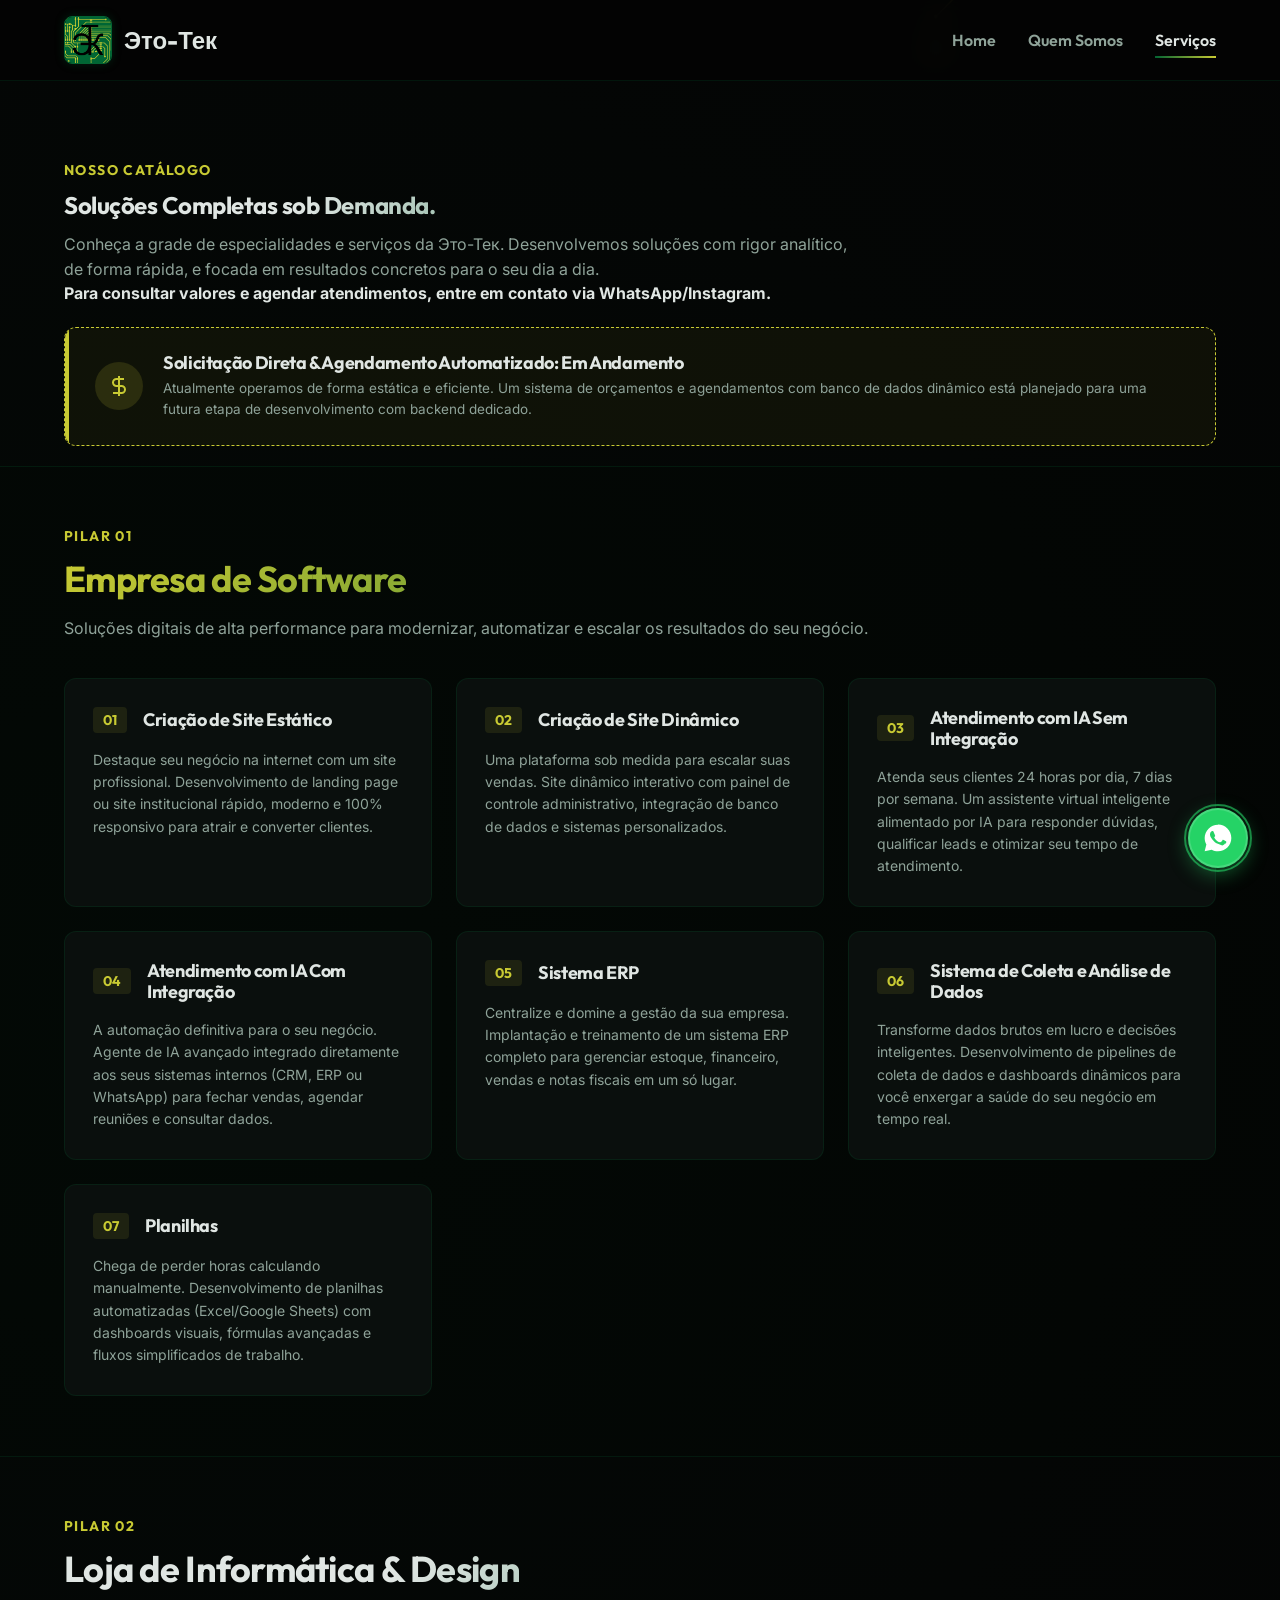
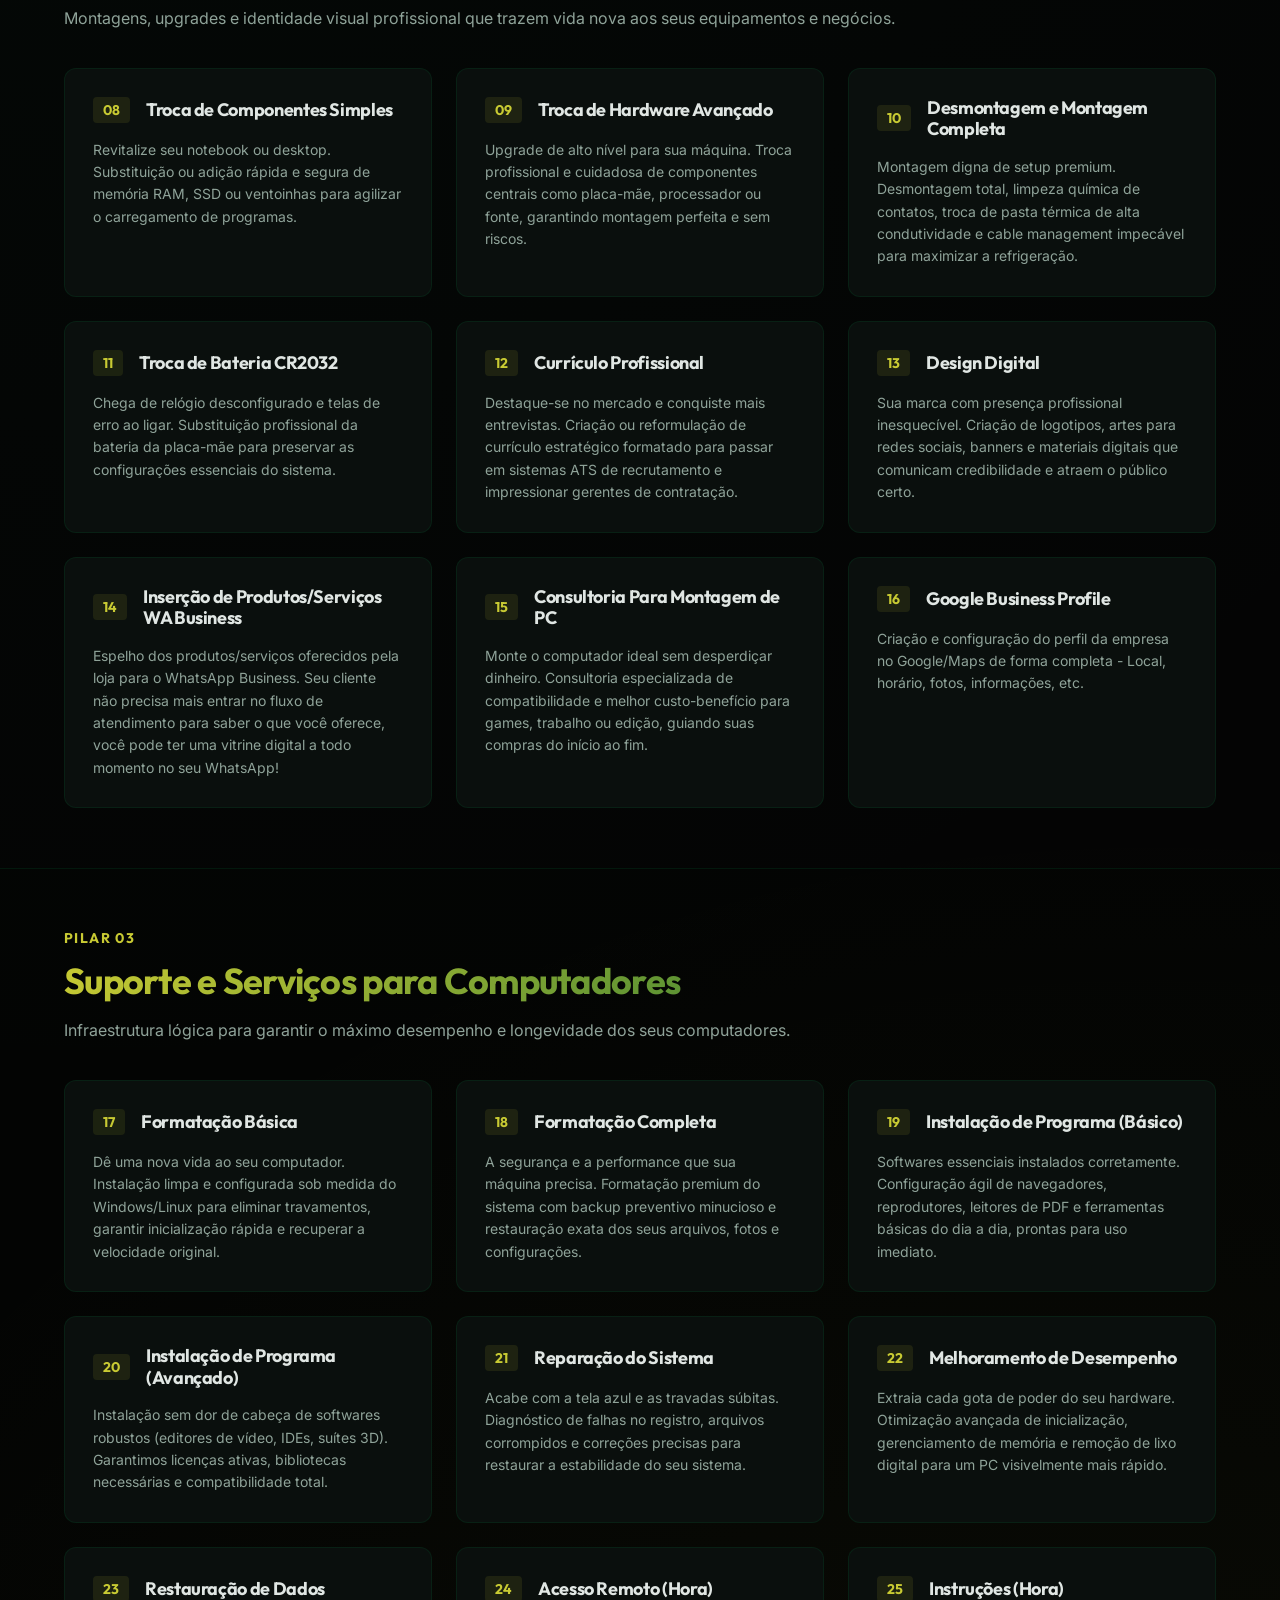
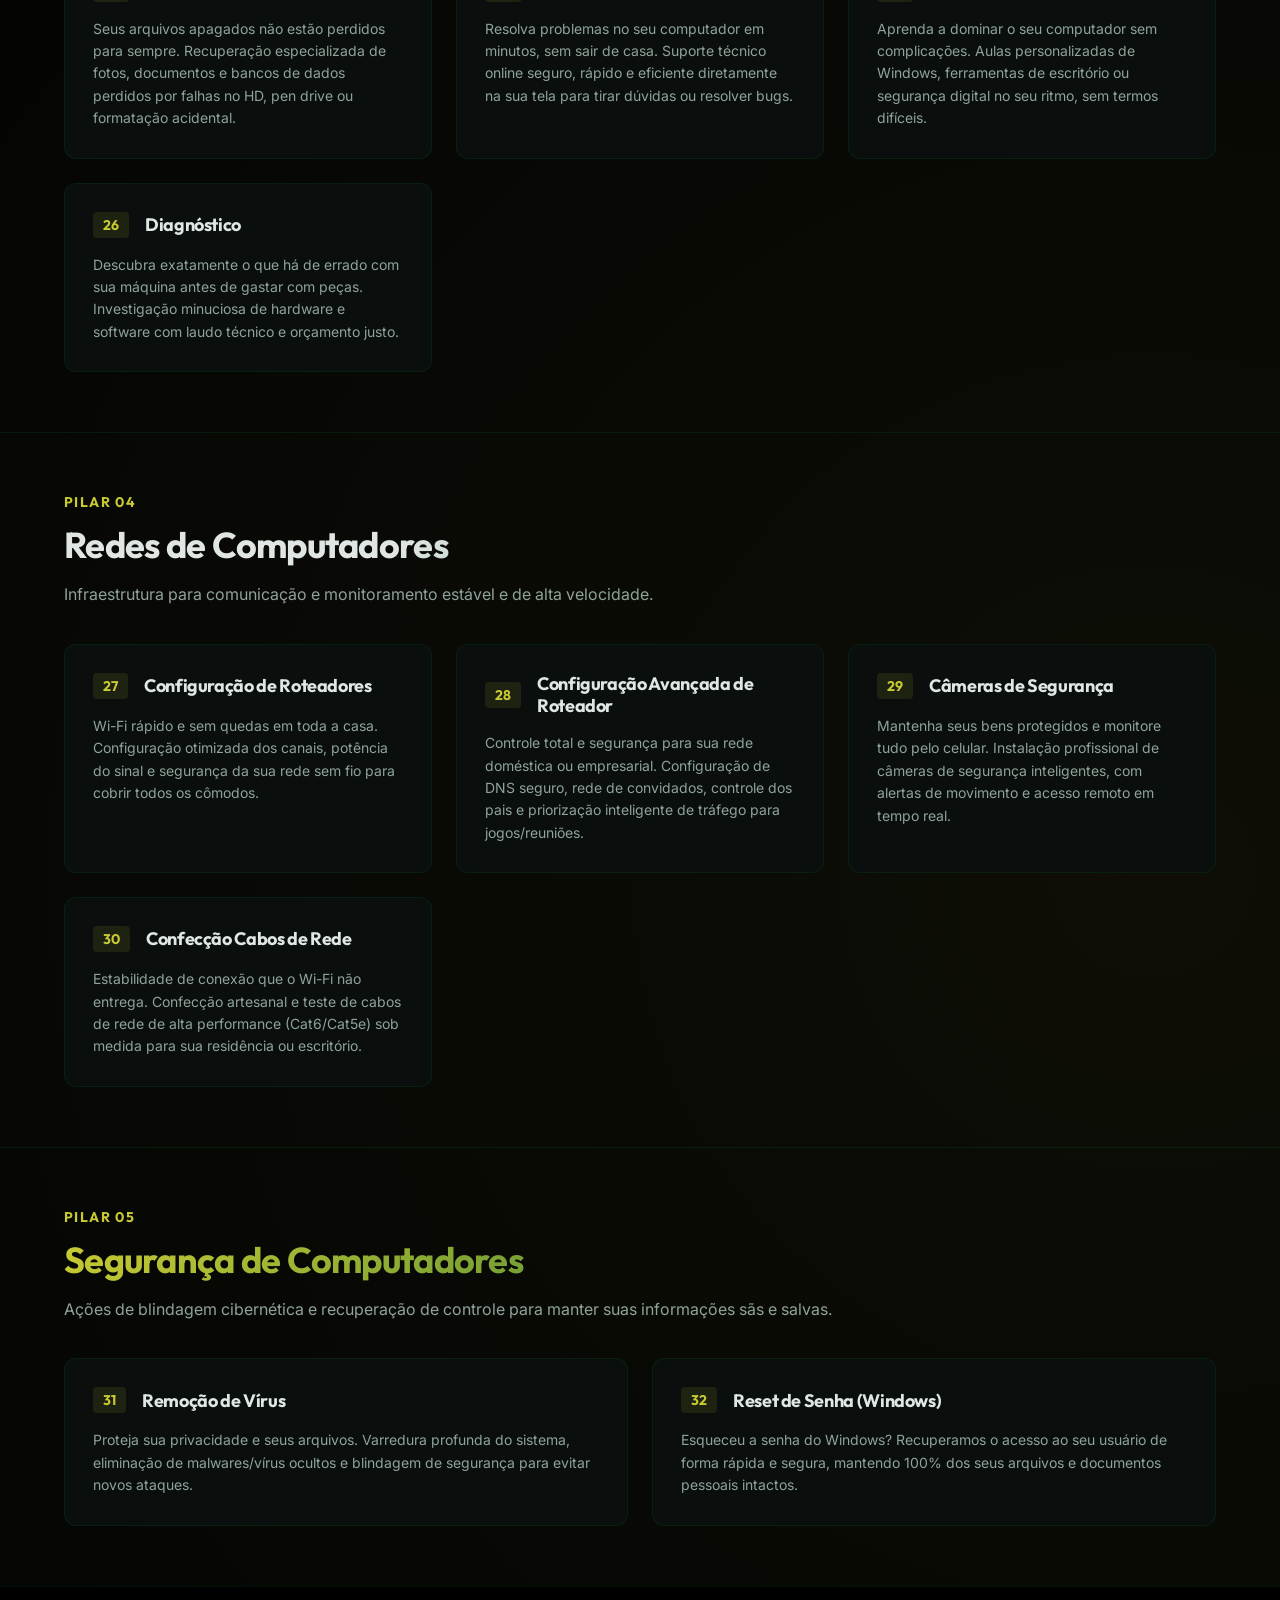
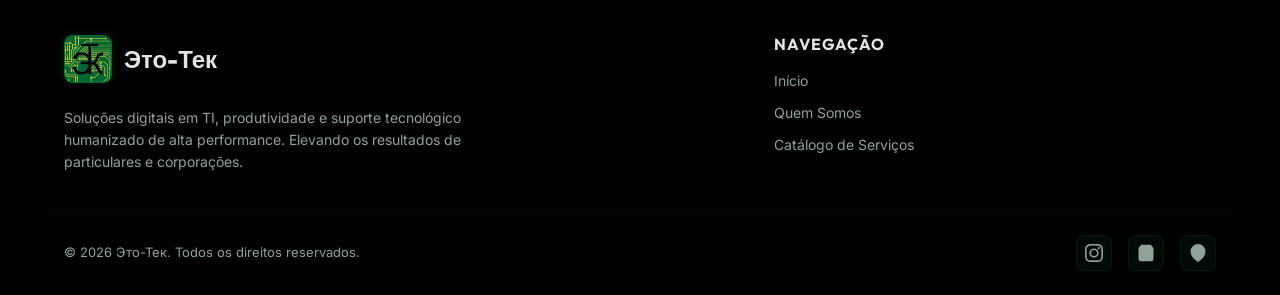
==== servicos.html @ 5e1ebb22 "Atualizacao das frentes de operacao da empresa | Ajuste de acessibilidade em textos alternativos" ====
<!DOCTYPE html>
<html lang="pt-BR">
<head>
  <meta charset="UTF-8">
  <meta name="viewport" content="width=device-width, initial-scale=1.0">
  <meta name="description" content="Catálogo completo de soluções Это-Тек (@eto_tek). Suporte técnico, recuperação de acessos, planilhas automáticas, automação comercial, design de currículos e IA.">
  <title>Serviços | Это-Тек</title>
  <link rel="icon" href="assets/images/letras_etk.png" type="image/png">
  
  <!-- CSS Link -->
  <link rel="stylesheet" href="css/main.css">
</head>
<body>

  <!-- Navigation Header -->
  <header id="main-header">
    <div class="container nav-container">
      <a href="index.html" class="logo-link" id="nav-logo-link">
        <img src="assets/images/logo_etk.jpg" alt="Logo Это-Тек" class="logo-img">
        <span class="logo-text">Это-Тек</span>
      </a>
      
      <button class="menu-toggle" id="menu-toggle" aria-label="Abrir menu de navegação">
        <svg viewBox="0 0 24 24">
          <path d="M4 6h16M4 12h16M4 18h16" stroke="currentColor" stroke-width="2" stroke-linecap="round"/>
        </svg>
      </button>

      <ul class="nav-menu" id="nav-menu">
        <li><a href="index.html" class="nav-link" id="link-home">Home</a></li>
        <li><a href="sobre.html" class="nav-link" id="link-sobre">Quem Somos</a></li>
        <li><a href="servicos.html" class="nav-link" id="link-servicos">Serviços</a></li>
      </ul>
    </div>
  </header>

  <!-- Main Content Area -->
  <main>
    
    <!-- Services Hero Section -->
    <section class="servicos-hero-sec" id="servicos-hero">
      <div class="container">
        <div class="section-header" style="max-width: 800px; margin-bottom: 0;">
          <span class="section-tag">Nosso Catálogo</span>
          <h1 class="text-gradient-green" id="servicos-main-title">Soluções Completas sob Demanda.</h1>
          <p style="margin-top: 12px; font-size: 16px;">Conheça a grade de especialidades e serviços da Это-Тек. Desenvolvemos soluções com rigor analítico, de forma rápida, e focada em resultados concretos para o seu dia a dia.</p>
          <b>Para consultar valores e agendar atendimentos, entre em contato via WhatsApp/Instagram.</b>
        </div>

        <!-- Banner Em Desenvolvimento (Meta Futura de Backend) -->
        <div class="development-banner" id="dev-banner-alert">
          <div class="dev-banner-icon">
            <svg viewBox="0 0 24 24" fill="none" stroke="currentColor" stroke-width="2">
              <path d="M12 2v20M17 5H9.5a3.5 3.5 0 0 0 0 7h5a3.5 3.5 0 0 1 0 7H6"/>
            </svg>
          </div>
          <div class="dev-banner-content">
            <h4>Solicitação Direta &amp; Agendamento Automatizado: Em Andamento</h4>
            <p>Atualmente operamos de forma estática e eficiente. Um sistema de orçamentos e agendamentos com banco de dados dinâmico está planejado para uma futura etapa de desenvolvimento com backend dedicado.</p>
          </div>
        </div>
      </div>
    </section>

    <!-- Categoria 1: Empresa de Software -->
    <section class="servicos-cat-sec" id="software">
      <div class="container">
        <span class="section-tag">Pilar 01</span>
        <h2 class="section-title text-gradient-accent" id="cat-software-title">Empresa de Software</h2>
        <p>Soluções digitais de alta performance para modernizar, automatizar e escalar os resultados do seu negócio.</p>
        
        <div class="servicos-grid" id="grid-software-services">
          
          <div class="service-detail-card" id="srv-site-estatico">
            <div class="service-card-header">
              <span class="service-card-number">01</span>
              <h3 class="service-card-title">Criação de Site Estático</h3>
            </div>
            <p class="service-card-desc">Destaque seu negócio na internet com um site profissional. Desenvolvimento de landing page ou site institucional rápido, moderno e 100% responsivo para atrair e converter clientes.</p>
          </div>

          <div class="service-detail-card" id="srv-site-dinamico">
            <div class="service-card-header">
              <span class="service-card-number">02</span>
              <h3 class="service-card-title">Criação de Site Dinâmico</h3>
            </div>
            <p class="service-card-desc">Uma plataforma sob medida para escalar suas vendas. Site dinâmico interativo com painel de controle administrativo, integração de banco de dados e sistemas personalizados.</p>
          </div>

          <div class="service-detail-card" id="srv-ia-sem-int">
            <div class="service-card-header">
              <span class="service-card-number">03</span>
              <h3 class="service-card-title">Atendimento com IA Sem Integração</h3>
            </div>
            <p class="service-card-desc">Atenda seus clientes 24 horas por dia, 7 dias por semana. Um assistente virtual inteligente alimentado por IA para responder dúvidas, qualificar leads e otimizar seu tempo de atendimento.</p>
          </div>

          <div class="service-detail-card" id="srv-ia-com-int">
            <div class="service-card-header">
              <span class="service-card-number">04</span>
              <h3 class="service-card-title">Atendimento com IA Com Integração</h3>
            </div>
            <p class="service-card-desc">A automação definitiva para o seu negócio. Agente de IA avançado integrado diretamente aos seus sistemas internos (CRM, ERP ou WhatsApp) para fechar vendas, agendar reuniões e consultar dados.</p>
          </div>

          <div class="service-detail-card" id="srv-erp">
            <div class="service-card-header">
              <span class="service-card-number">05</span>
              <h3 class="service-card-title">Sistema ERP</h3>
            </div>
            <p class="service-card-desc">Centralize e domine a gestão da sua empresa. Implantação e treinamento de um sistema ERP completo para gerenciar estoque, financeiro, vendas e notas fiscais em um só lugar.</p>
          </div>

          <div class="service-detail-card" id="srv-coleta-dados">
            <div class="service-card-header">
              <span class="service-card-number">06</span>
              <h3 class="service-card-title">Sistema de Coleta e Análise de Dados</h3>
            </div>
            <p class="service-card-desc">Transforme dados brutos em lucro e decisões inteligentes. Desenvolvimento de pipelines de coleta de dados e dashboards dinâmicos para você enxergar a saúde do seu negócio em tempo real.</p>
          </div>

          <div class="service-detail-card" id="srv-planilhas">
            <div class="service-card-header">
              <span class="service-card-number">07</span>
              <h3 class="service-card-title">Planilhas</h3>
            </div>
            <p class="service-card-desc">Chega de perder horas calculando manualmente. Desenvolvimento de planilhas automatizadas (Excel/Google Sheets) com dashboards visuais, fórmulas avançadas e fluxos simplificados de trabalho.</p>
          </div>
        </div>
      </div>
    </section>

    <!-- Categoria 2: Loja de Informática -->
    <section class="servicos-cat-sec" id="loja-informatica">
      <div class="container">
        <span class="section-tag">Pilar 02</span>
        <h2 class="section-title text-gradient-green" id="cat-loja-title">Loja de Informática &amp; Design</h2>
        <p>Montagens, upgrades e identidade visual profissional que trazem vida nova aos seus equipamentos e negócios.</p>
        
        <div class="servicos-grid" id="grid-loja-services">
          
          <div class="service-detail-card" id="srv-troca-simples">
            <div class="service-card-header">
              <span class="service-card-number">08</span>
              <h3 class="service-card-title">Troca de Componentes Simples</h3>
            </div>
            <p class="service-card-desc">Revitalize seu notebook ou desktop. Substituição ou adição rápida e segura de memória RAM, SSD ou ventoinhas para agilizar o carregamento de programas.</p>
          </div>

          <div class="service-detail-card" id="srv-troca-avancada">
            <div class="service-card-header">
              <span class="service-card-number">09</span>
              <h3 class="service-card-title">Troca de Hardware Avançado</h3>
            </div>
            <p class="service-card-desc">Upgrade de alto nível para sua máquina. Troca profissional e cuidadosa de componentes centrais como placa-mãe, processador ou fonte, garantindo montagem perfeita e sem riscos.</p>
          </div>

          <div class="service-detail-card" id="srv-montagem">
            <div class="service-card-header">
              <span class="service-card-number">10</span>
              <h3 class="service-card-title">Desmontagem e Montagem Completa</h3>
            </div>
            <p class="service-card-desc">Montagem digna de setup premium. Desmontagem total, limpeza química de contatos, troca de pasta térmica de alta condutividade e cable management impecável para maximizar a refrigeração.</p>
          </div>

          <div class="service-detail-card" id="srv-bateria">
            <div class="service-card-header">
              <span class="service-card-number">11</span>
              <h3 class="service-card-title">Troca de Bateria CR2032</h3>
            </div>
            <p class="service-card-desc">Chega de relógio desconfigurado e telas de erro ao ligar. Substituição profissional da bateria da placa-mãe para preservar as configurações essenciais do sistema.</p>
          </div>

          <div class="service-detail-card" id="srv-curriculo">
            <div class="service-card-header">
              <span class="service-card-number">12</span>
              <h3 class="service-card-title">Currículo Profissional</h3>
            </div>
            <p class="service-card-desc">Destaque-se no mercado e conquiste mais entrevistas. Criação ou reformulação de currículo estratégico formatado para passar em sistemas ATS de recrutamento e impressionar gerentes de contratação.</p>
          </div>

          <div class="service-detail-card" id="srv-design">
            <div class="service-card-header">
              <span class="service-card-number">13</span>
              <h3 class="service-card-title">Design Digital</h3>
            </div>
            <p class="service-card-desc">Sua marca com presença profissional inesquecível. Criação de logotipos, artes para redes sociais, banners e materiais digitais que comunicam credibilidade e atraem o público certo.</p>
          </div>

          <div class="service-detail-card" id="srv-wa-business">
            <div class="service-card-header">
              <span class="service-card-number">14</span>
              <h3 class="service-card-title">Inserção de Produtos/Serviços WA Business</h3>
            </div>
            <p class="service-card-desc">Espelho dos produtos/serviços oferecidos pela loja para o WhatsApp Business. Seu cliente não precisa mais entrar no fluxo de atendimento para saber o que você oferece, você pode ter uma vitrine digital a todo momento no seu WhatsApp!</p>
          </div>

          <div class="service-detail-card" id="srv-consultoria-pc">
            <div class="service-card-header">
              <span class="service-card-number">15</span>
              <h3 class="service-card-title">Consultoria Para Montagem de PC</h3>
            </div>
            <p class="service-card-desc">Monte o computador ideal sem desperdiçar dinheiro. Consultoria especializada de compatibilidade e melhor custo-benefício para games, trabalho ou edição, guiando suas compras do início ao fim.</p>
          </div>
          
          <div class="service-detail-card" id="srv-google-profile">
            <div class="service-card-header">
              <span class="service-card-number">16</span>
              <h3 class="service-card-title">Google Business Profile</h3>
            </div>
            <p class="service-card-desc">Criação e configuração do perfil da empresa no Google/Maps de forma completa - Local, horário, fotos, informações, etc.</p>
          </div>

        </div>
      </div>
    </section>

    <!-- Categoria 3: Suporte e Serviços para Computadores -->
    <section class="servicos-cat-sec" id="suporte-computadores">
      <div class="container">
        <span class="section-tag">Pilar 03</span>
        <h2 class="section-title text-gradient-accent" id="cat-suporte-title">Suporte e Serviços para Computadores</h2>
        <p>Infraestrutura lógica para garantir o máximo desempenho e longevidade dos seus computadores.</p>
        
        <div class="servicos-grid" id="grid-suporte-services">
          
          <div class="service-detail-card" id="srv-formatacao-basica">
            <div class="service-card-header">
              <span class="service-card-number">17</span>
              <h3 class="service-card-title">Formatação Básica</h3>
            </div>
            <p class="service-card-desc">Dê uma nova vida ao seu computador. Instalação limpa e configurada sob medida do Windows/Linux para eliminar travamentos, garantir inicialização rápida e recuperar a velocidade original.</p>
          </div>

          <div class="service-detail-card" id="srv-formatacao-completa">
            <div class="service-card-header">
              <span class="service-card-number">18</span>
              <h3 class="service-card-title">Formatação Completa</h3>
            </div>
            <p class="service-card-desc">A segurança e a performance que sua máquina precisa. Formatação premium do sistema com backup preventivo minucioso e restauração exata dos seus arquivos, fotos e configurações.</p>
          </div>

          <div class="service-detail-card" id="srv-inst-basico">
            <div class="service-card-header">
              <span class="service-card-number">19</span>
              <h3 class="service-card-title">Instalação de Programa (Básico)</h3>
            </div>
            <p class="service-card-desc">Softwares essenciais instalados corretamente. Configuração ágil de navegadores, reprodutores, leitores de PDF e ferramentas básicas do dia a dia, prontas para uso imediato.</p>
          </div>

          <div class="service-detail-card" id="srv-inst-avancado">
            <div class="service-card-header">
              <span class="service-card-number">20</span>
              <h3 class="service-card-title">Instalação de Programa (Avançado)</h3>
            </div>
            <p class="service-card-desc">Instalação sem dor de cabeça de softwares robustos (editores de vídeo, IDEs, suítes 3D). Garantimos licenças ativas, bibliotecas necessárias e compatibilidade total.</p>
          </div>

          <div class="service-detail-card" id="srv-reparacao">
            <div class="service-card-header">
              <span class="service-card-number">21</span>
              <h3 class="service-card-title">Reparação do Sistema</h3>
            </div>
            <p class="service-card-desc">Acabe com a tela azul e as travadas súbitas. Diagnóstico de falhas no registro, arquivos corrompidos e correções precisas para restaurar a estabilidade do seu sistema.</p>
          </div>

          <div class="service-detail-card" id="srv-desempenho">
            <div class="service-card-header">
              <span class="service-card-number">22</span>
              <h3 class="service-card-title">Melhoramento de Desempenho</h3>
            </div>
            <p class="service-card-desc">Extraia cada gota de poder do seu hardware. Otimização avançada de inicialização, gerenciamento de memória e remoção de lixo digital para um PC visivelmente mais rápido.</p>
          </div>

          <div class="service-detail-card" id="srv-restauracao">
            <div class="service-card-header">
              <span class="service-card-number">23</span>
              <h3 class="service-card-title">Restauração de Dados</h3>
            </div>
            <p class="service-card-desc">Seus arquivos apagados não estão perdidos para sempre. Recuperação especializada de fotos, documentos e bancos de dados perdidos por falhas no HD, pen drive ou formatação acidental.</p>
          </div>

          <div class="service-detail-card" id="srv-remoto">
            <div class="service-card-header">
              <span class="service-card-number">24</span>
              <h3 class="service-card-title">Acesso Remoto (Hora)</h3>
            </div>
            <p class="service-card-desc">Resolva problemas no seu computador em minutos, sem sair de casa. Suporte técnico online seguro, rápido e eficiente diretamente na sua tela para tirar dúvidas ou resolver bugs.</p>
          </div>

          <div class="service-detail-card" id="srv-instrucoes">
            <div class="service-card-header">
              <span class="service-card-number">25</span>
              <h3 class="service-card-title">Instruções (Hora)</h3>
            </div>
            <p class="service-card-desc">Aprenda a dominar o seu computador sem complicações. Aulas personalizadas de Windows, ferramentas de escritório ou segurança digital no seu ritmo, sem termos difíceis.</p>
          </div>

          <div class="service-detail-card" id="srv-diagnostico">
            <div class="service-card-header">
              <span class="service-card-number">26</span>
              <h3 class="service-card-title">Diagnóstico</h3>
            </div>
            <p class="service-card-desc">Descubra exatamente o que há de errado com sua máquina antes de gastar com peças. Investigação minuciosa de hardware e software com laudo técnico e orçamento justo.</p>
          </div>
        </div>
      </div>
    </section>

    <!-- Categoria 4: Serviço de Redes de Computadores -->
    <section class="servicos-cat-sec" id="redes">
      <div class="container">
        <span class="section-tag">Pilar 04</span>
        <h2 class="section-title text-gradient-green" id="cat-redes-title">Redes de Computadores</h2>
        <p>Infraestrutura para comunicação e monitoramento estável e de alta velocidade.</p>
        
        <div class="servicos-grid" id="grid-redes-services">
          
          <div class="service-detail-card" id="srv-roteador">
            <div class="service-card-header">
              <span class="service-card-number">27</span>
              <h3 class="service-card-title">Configuração de Roteadores</h3>
            </div>
            <p class="service-card-desc">Wi-Fi rápido e sem quedas em toda a casa. Configuração otimizada dos canais, potência do sinal e segurança da sua rede sem fio para cobrir todos os cômodos.</p>
          </div>

          <div class="service-detail-card" id="srv-roteador-avancado">
            <div class="service-card-header">
              <span class="service-card-number">28</span>
              <h3 class="service-card-title">Configuração Avançada de Roteador</h3>
            </div>
            <p class="service-card-desc">Controle total e segurança para sua rede doméstica ou empresarial. Configuração de DNS seguro, rede de convidados, controle dos pais e priorização inteligente de tráfego para jogos/reuniões.</p>
          </div>

          <div class="service-detail-card" id="srv-cameras">
            <div class="service-card-header">
              <span class="service-card-number">29</span>
              <h3 class="service-card-title">Câmeras de Segurança</h3>
            </div>
            <p class="service-card-desc">Mantenha seus bens protegidos e monitore tudo pelo celular. Instalação profissional de câmeras de segurança inteligentes, com alertas de movimento e acesso remoto em tempo real.</p>
          </div>

          <div class="service-detail-card" id="srv-cabos">
            <div class="service-card-header">
              <span class="service-card-number">30</span>
              <h3 class="service-card-title">Confecção Cabos de Rede</h3>
            </div>
            <p class="service-card-desc">Estabilidade de conexão que o Wi-Fi não entrega. Confecção artesanal e teste de cabos de rede de alta performance (Cat6/Cat5e) sob medida para sua residência ou escritório.</p>
          </div>
        </div>
      </div>
    </section>

    <!-- Categoria 5: Serviço de Segurança de Computadores -->
    <section class="servicos-cat-sec" id="seguranca-computadores">
      <div class="container">
        <span class="section-tag">Pilar 05</span>
        <h2 class="section-title text-gradient-accent" id="cat-seguranca-comp-title">Segurança de Computadores</h2>
        <p>Ações de blindagem cibernética e recuperação de controle para manter suas informações sãs e salvas.</p>
        
        <div class="servicos-grid" id="grid-seguranca-comp-services">
          
          <div class="service-detail-card" id="srv-virus">
            <div class="service-card-header">
              <span class="service-card-number">31</span>
              <h3 class="service-card-title">Remoção de Vírus</h3>
            </div>
            <p class="service-card-desc">Proteja sua privacidade e seus arquivos. Varredura profunda do sistema, eliminação de malwares/vírus ocultos e blindagem de segurança para evitar novos ataques.</p>
          </div>

          <div class="service-detail-card" id="srv-senha">
            <div class="service-card-header">
              <span class="service-card-number">32</span>
              <h3 class="service-card-title">Reset de Senha (Windows)</h3>
            </div>
            <p class="service-card-desc">Esqueceu a senha do Windows? Recuperamos o acesso ao seu usuário de forma rápida e segura, mantendo 100% dos seus arquivos e documentos pessoais intactos.</p>
          </div>

        </div>
      </div>
    </section>

  </main>

  <!-- Floating WhatsApp Button -->
  <a href="https://wa.me/5531998557532" class="whatsapp-float" id="whatsapp-floating-action" aria-label="Entrar em contato pelo WhatsApp" target="_blank" rel="noopener noreferrer">
    <svg viewBox="0 0 24 24">
      <path d="M12.01 2.01c-5.52 0-10 4.48-10 10 0 1.77.46 3.42 1.27 4.88L2 22l5.3-1.27c1.4.77 3 1.21 4.7 1.21 5.52 0 10-4.48 10-10 0-5.52-4.47-10-9.99-10zm5.18 14.18c-.28.77-1.4 1.4-1.96 1.4-.56 0-1.12-.28-3.36-1.21-2.8-1.21-4.62-4.06-4.76-4.25-.14-.19-1.12-1.48-1.12-2.83a2.9 2.9 0 0 1 .93-2.16c.28-.28.56-.42.84-.42.14 0 .28 0 .42.06.14.06.28.14.42.42.28.7 1.12 2.76 1.21 2.9.09.19.09.37 0 .56-.09.19-.28.37-.42.56-.14.14-.28.32-.14.56.56 1.03 1.26 1.87 2.06 2.48.8.61 1.63.93 2.29.93.37 0 .65-.19.84-.37.28-.28.84-.93.93-1.21.09-.28.28-.37.47-.28.23.09 1.49.7 1.77.84.28.14.47.28.56.42.09.14.09.7-.19 1.48z"/>
    </svg>
  </a>

  <!-- Footer -->
  <footer id="main-footer">
    <div class="container footer-grid">
      <div class="footer-brand" id="footer-brand-container">
        <a href="index.html" class="logo-link" style="margin-bottom: 8px;">
          <img src="assets/images/logo_etk.jpg" alt="Logo Это-Тек" class="logo-img">
          <span class="logo-text">Это-Тек</span>
        </a>
        <p class="footer-desc">Soluções digitais em TI, produtividade e suporte tecnológico humanizado de alta performance. Elevando os resultados de particulares e corporações.</p>
      </div>
      
      <div class="footer-nav" id="footer-nav-container">
        <h4 class="footer-nav-title">Navegação</h4>
        <ul class="footer-nav-links">
          <li><a href="index.html" class="footer-nav-link" id="footer-link-home">Início</a></li>
          <li><a href="sobre.html" class="footer-nav-link" id="footer-link-sobre">Quem Somos</a></li>
          <li><a href="servicos.html" class="footer-nav-link" id="footer-link-servicos">Catálogo de Serviços</a></li>
        </ul>
      </div>
    </div>
    
    <div class="container footer-bottom">
      <p class="copyright" id="footer-copyright">&copy; 2026 Это-Тек. Todos os direitos reservados.</p>
      <div class="footer-socials" id="footer-socials-container">
        <a href="https://instagram.com/eto_tek" target="_blank" class="social-link" id="social-link-instagram" aria-label="Seguir a Это-Тек no Instagram">
          <svg viewBox="0 0 24 24" fill="currentColor">
            <path d="M12 2.163c3.204 0 3.584.012 4.85.07 3.252.148 4.771 1.691 4.919 4.919.058 1.265.069 1.645.069 4.849 0 3.205-.012 3.584-.069 4.849-.149 3.225-1.664 4.771-4.919 4.919-1.266.058-1.644.07-4.85.07-3.204 0-3.584-.012-4.849-.07-3.26-.149-4.771-1.699-4.919-4.92-.058-1.265-.07-1.644-.07-4.849 0-3.204.013-3.583.07-4.849.149-3.227 1.664-4.771 4.919-4.919 1.266-.057 1.645-.069 4.849-.069zM12 0C8.741 0 8.333.014 7.053.072 2.695.272.273 2.69.073 7.051.014 8.333 0 8.741 0 12c0 3.259.014 3.668.072 4.948.2 4.358 2.618 6.78 6.98 6.98 1.281.058 1.689.072 4.948.072 3.259 0 3.668-.014 4.948-.072 4.354-.2 6.782-2.618 6.979-6.98.059-1.28.073-1.689.073-4.948 0-3.259-.014-3.667-.072-4.947-.196-4.354-2.617-6.78-6.979-6.98C15.668.014 15.259 0 12 0zm0 5.838a6.162 6.162 0 1 0 0 12.324 6.162 6.162 0 0 0 0-12.324zM12 16a4 4 0 1 1 0-8 4 4 0 0 1 0 8zm6.406-11.845a1.44 1.44 0 1 0 0 2.881 1.44 1.44 0 0 0 0-2.881z"/>
          </svg>
        </a>
        <a href="https://www.olx.com.br/perfil/eto-tek-90445063" target="_blank" class="social-link" id="social-link-olx" aria-label="Perfil da Это-Тек na OLX">
          <svg viewBox="0 0 24 24" fill="none" stroke="currentColor" stroke-width="2">
            <path d="M6 2L3 6v14a2 2 0 0 0 2 2h14a2 2 0 0 0 2-2V6l-3-4z"></path>
            <line x1="3" y1="6" x2="21" y2="6"></line>
            <path d="M16 10a4 4 0 0 1-8 0"></path>
          </svg>
        </a>
        <a href="https://g.page/r/CdzhImuVLCRQEBM/review" target="_blank" class="social-link" id="social-link-maps" aria-label="Avaliações no Google Maps">
          <svg viewBox="0 0 24 24" fill="none" stroke="currentColor" stroke-width="2">
            <path d="M21 10c0 7-9 13-9 13s-9-6-9-13a9 9 0 0 1 18 0z"></path>
            <circle cx="12" cy="10" r="3"></circle>
          </svg>
        </a>
      </div>
    </div>
  </footer>

  <!-- JS Link -->
  <script src="js/core.js"></script>
</body>
</html>
---- css/main.css ----
@import url('https://fonts.googleapis.com/css2?family=Inter:wght@300;400;500;600&family=Outfit:wght@400;600;700;800&display=swap');

:root {
  --color-bg: #040404;
  --color-bg-card: #0a0f0d;
  --color-bg-nav: rgba(4, 4, 4, 0.85);
  --color-primary: #046433;
  --color-primary-rgb: 4, 100, 51;
  --color-accent: #c8ca33;
  --color-accent-rgb: 200, 202, 51;
  --color-text: #e0e6e3;
  --color-text-muted: #8fa399;
  --color-black: #000000;
  --font-title: 'Outfit', sans-serif;
  --font-body: 'Inter', sans-serif;
  --border-radius: 12px;
  --transition: all 0.3s cubic-bezier(0.4, 0, 0.2, 1);
  --border-light: rgba(4, 100, 51, 0.2);
  --border-accent: rgba(200, 202, 51, 0.2);
}

/* Base resets */
* {
  margin: 0;
  padding: 0;
  box-sizing: border-box;
}

html {
  scroll-behavior: smooth;
  background-color: var(--color-bg);
  color: var(--color-text);
  font-family: var(--font-body);
  -webkit-font-smoothing: antialiased;
}

body {
  min-height: 100vh;
  display: flex;
  flex-direction: column;
  overflow-x: hidden;
  position: relative;
}

/* Background grid patterns */
body::before {
  content: "";
  position: absolute;
  top: 0;
  left: 0;
  width: 100%;
  height: 100%;
  background-image: 
    radial-gradient(circle at 10% 20%, rgba(4, 100, 51, 0.05) 0%, transparent 40%),
    radial-gradient(circle at 90% 80%, rgba(200, 202, 51, 0.05) 0%, transparent 40%);
  z-index: -1;
  pointer-events: none;
}

a {
  text-decoration: none;
  color: inherit;
  transition: var(--transition);
}

img {
  max-width: 100%;
  height: auto;
  display: block;
}

/* Typography elements */
h1, h2, h3, h4, h5, h6 {
  font-family: var(--font-title);
  font-weight: 700;
  letter-spacing: -0.02em;
  line-height: 1.2;
}

p {
  font-weight: 400;
  line-height: 1.6;
  color: var(--color-text-muted);
}

.text-gradient-green {
  background: linear-gradient(135deg, var(--color-text) 30%, var(--color-primary) 100%);
  -webkit-background-clip: text;
  -webkit-text-fill-color: transparent;
}

.text-gradient-accent {
  background: linear-gradient(135deg, var(--color-accent) 0%, var(--color-primary) 100%);
  -webkit-background-clip: text;
  -webkit-text-fill-color: transparent;
}

/* Layout Containers */
.container {
  width: 100%;
  max-width: 1200px;
  margin: 0 auto;
  padding: 0 24px;
}

/* Header & Navigation */
header {
  position: sticky;
  top: 0;
  z-index: 100;
  background-color: var(--color-bg-nav);
  backdrop-filter: blur(12px);
  -webkit-backdrop-filter: blur(12px);
  border-bottom: 1px solid var(--border-light);
  transition: var(--transition);
}

.nav-container {
  display: flex;
  justify-content: space-between;
  align-items: center;
  height: 80px;
}

.logo-link {
  display: flex;
  align-items: center;
  gap: 12px;
}

.logo-img {
  height: 48px;
  width: auto;
  border-radius: 8px;
  border: 1px solid var(--color-primary);
  box-shadow: 0 0 10px rgba(4, 100, 51, 0.3);
}

.logo-text {
  font-family: var(--font-title);
  font-size: 24px;
  font-weight: 800;
  color: var(--color-text);
}

.logo-dot {
  color: var(--color-accent);
}

.nav-menu {
  display: flex;
  align-items: center;
  gap: 32px;
  list-style: none;
}

.nav-link {
  font-family: var(--font-title);
  font-weight: 600;
  font-size: 16px;
  color: var(--color-text-muted);
  position: relative;
  padding: 8px 0;
}

.nav-link::after {
  content: "";
  position: absolute;
  bottom: 0;
  left: 0;
  width: 0;
  height: 2px;
  background: linear-gradient(90deg, var(--color-primary) 0%, var(--color-accent) 100%);
  transition: var(--transition);
}

.nav-link:hover, .nav-link.active {
  color: var(--color-text);
}

.nav-link.active::after, .nav-link:hover::after {
  width: 100%;
}

.menu-toggle {
  display: none;
  background: none;
  border: none;
  color: var(--color-text);
  cursor: pointer;
  padding: 4px;
}

.menu-toggle svg {
  width: 28px;
  height: 28px;
  stroke: var(--color-text);
  stroke-width: 2;
  fill: none;
}

/* Buttons */
.btn {
  display: inline-flex;
  align-items: center;
  justify-content: center;
  gap: 8px;
  padding: 12px 28px;
  border-radius: var(--border-radius);
  font-family: var(--font-title);
  font-weight: 600;
  font-size: 16px;
  cursor: pointer;
  transition: var(--transition);
}

.btn-primary {
  background-color: var(--color-primary);
  color: var(--color-text);
  border: 1px solid rgba(200, 202, 51, 0.4);
  box-shadow: 0 4px 15px rgba(4, 100, 51, 0.3);
}

.btn-primary:hover {
  background-color: transparent;
  color: var(--color-accent);
  border-color: var(--color-accent);
  box-shadow: 0 0 15px rgba(200, 202, 51, 0.4);
  transform: translateY(-2px);
}

.btn-secondary {
  background-color: transparent;
  color: var(--color-text);
  border: 1px solid var(--border-light);
}

.btn-secondary:hover {
  background-color: rgba(4, 100, 51, 0.1);
  border-color: var(--color-primary);
  color: var(--color-text);
  transform: translateY(-2px);
}

/* Sections Base */
section {
  padding: 80px 0;
}

.section-header {
  max-width: 650px;
  margin-bottom: 48px;
}

.section-tag {
  color: var(--color-accent);
  font-family: var(--font-title);
  font-weight: 700;
  font-size: 14px;
  text-transform: uppercase;
  letter-spacing: 0.1em;
  margin-bottom: 12px;
  display: block;
}

.section-title {
  font-size: 36px;
  margin-bottom: 16px;
}

/* Hero Section */
.hero-sec {
  min-height: calc(100vh - 80px);
  display: flex;
  align-items: center;
  position: relative;
  padding: 60px 0;
}

.hero-grid {
  display: grid;
  grid-template-columns: 1.2fr 0.8fr;
  align-items: center;
  gap: 48px;
}

.hero-content {
  display: flex;
  flex-direction: column;
  align-items: flex-start;
}

.hero-tag {
  display: inline-flex;
  align-items: center;
  gap: 8px;
  background-color: rgba(4, 100, 51, 0.15);
  border: 1px solid var(--border-light);
  padding: 6px 16px;
  border-radius: 50px;
  font-size: 14px;
  font-weight: 500;
  color: var(--color-accent);
  margin-bottom: 24px;
}

.hero-title {
  font-size: 56px;
  line-height: 1.1;
  margin-bottom: 20px;
}

.hero-desc {
  font-size: 18px;
  margin-bottom: 32px;
  max-width: 550px;
}

.hero-actions {
  display: flex;
  gap: 16px;
  flex-wrap: wrap;
}

.hero-visual {
  display: flex;
  justify-content: center;
  align-items: center;
  position: relative;
}

.logo-glow-wrapper {
  position: relative;
  border-radius: 50%;
  padding: 16px;
  background: radial-gradient(circle, rgba(4, 100, 51, 0.15) 0%, transparent 70%);
}

.logo-glow-wrapper::before {
  content: "";
  position: absolute;
  top: 0;
  left: 0;
  width: 100%;
  height: 100%;
  border-radius: 50%;
  border: 1.5px dashed rgba(200, 202, 51, 0.2);
  animation: rotateClockwise 25s linear infinite;
}

.logo-glow-wrapper::after {
  content: "";
  position: absolute;
  top: 10px;
  left: 10px;
  right: 10px;
  bottom: 10px;
  border-radius: 50%;
  border: 1px solid rgba(4, 100, 51, 0.1);
  box-shadow: 0 0 30px rgba(4, 100, 51, 0.2);
}

.hero-logo-img {
  width: 280px;
  height: 280px;
  object-fit: cover;
  border-radius: 50%;
  border: 3px solid var(--color-primary);
  box-shadow: 0 0 40px rgba(4, 100, 51, 0.4);
  position: relative;
  z-index: 2;
}

/* Quem Somos Section on Home */
.home-about-sec {
  border-top: 1px solid var(--border-light);
  background-color: rgba(4, 100, 51, 0.02);
}

.home-about-grid {
  display: grid;
  grid-template-columns: 1fr 1fr;
  gap: 60px;
  align-items: center;
}

.about-features {
  display: grid;
  grid-template-columns: 1fr;
  gap: 24px;
}

.about-feature-item {
  display: flex;
  gap: 16px;
  padding: 20px;
  background-color: var(--color-bg-card);
  border-radius: var(--border-radius);
  border: 1px solid var(--border-light);
}

.about-feature-icon {
  flex-shrink: 0;
  width: 48px;
  height: 48px;
  background-color: rgba(4, 100, 51, 0.15);
  border-radius: 8px;
  display: flex;
  align-items: center;
  justify-content: center;
  color: var(--color-accent);
}

.about-feature-icon svg {
  width: 24px;
  height: 24px;
}

.about-feature-title {
  font-size: 18px;
  color: var(--color-text);
  margin-bottom: 6px;
}

/* Glassmorphic Cards for Pillars Grid */
.pillars-sec {
  border-top: 1px solid var(--border-light);
}

.pillars-grid {
  display: grid;
  grid-template-columns: repeat(auto-fit, minmax(260px, 1fr));
  gap: 28px;
}

.pillar-card {
  background-color: var(--color-bg-card);
  border: 1px solid var(--border-light);
  border-radius: var(--border-radius);
  padding: 36px 28px;
  transition: var(--transition);
  position: relative;
  overflow: hidden;
  display: flex;
  flex-direction: column;
}

.pillar-card::before {
  content: "";
  position: absolute;
  top: 0;
  left: 0;
  width: 100%;
  height: 100%;
  background: radial-gradient(circle at top right, rgba(200, 202, 51, 0.05), transparent 60%);
  pointer-events: none;
}

.pillar-card:hover {
  transform: translateY(-6px);
  border-color: var(--color-accent);
  box-shadow: 0 8px 30px rgba(4, 100, 51, 0.15);
}

.pillar-card-icon {
  width: 56px;
  height: 56px;
  background-color: rgba(4, 100, 51, 0.1);
  border: 1.5px solid var(--border-light);
  border-radius: 10px;
  display: flex;
  align-items: center;
  justify-content: center;
  color: var(--color-accent);
  margin-bottom: 24px;
  transition: var(--transition);
}

.pillar-card:hover .pillar-card-icon {
  background-color: var(--color-accent);
  color: var(--color-black);
  border-color: var(--color-accent);
  box-shadow: 0 0 15px rgba(200, 202, 51, 0.3);
}

.pillar-card-icon svg {
  width: 28px;
  height: 28px;
}

.pillar-card-title {
  font-size: 20px;
  margin-bottom: 12px;
  color: var(--color-text);
}

.pillar-card-desc {
  font-size: 14px;
  margin-bottom: 20px;
  flex-grow: 1;
}

.pillar-card-link {
  display: inline-flex;
  align-items: center;
  gap: 6px;
  font-family: var(--font-title);
  font-weight: 700;
  font-size: 14px;
  color: var(--color-accent);
}

.pillar-card-link svg {
  width: 16px;
  height: 16px;
  transition: var(--transition);
}

.pillar-card:hover .pillar-card-link svg {
  transform: translateX(4px);
}

/* SOBRE PAGE STYLES */
.sobre-hero-sec {
  padding-bottom: 40px;
  border-bottom: 1px solid var(--border-light);
}

.sobre-hero-grid {
  display: grid;
  grid-template-columns: 1fr 1fr;
  gap: 48px;
  align-items: center;
}

.sobre-hero-content h1 {
  font-size: 48px;
  margin-bottom: 24px;
}

.sobre-image-wrapper {
  display: flex;
  justify-content: center;
}

.sobre-image-container {
  border-radius: var(--border-radius);
  border: 1px solid var(--border-light);
  overflow: hidden;
  box-shadow: 0 10px 30px rgba(4, 100, 51, 0.2);
  max-width: 420px;
}

.sobre-image-container img {
  filter: grayscale(10%) contrast(105%);
}

.valores-sec {
  background-color: rgba(4, 100, 51, 0.01);
}

.valores-grid {
  display: grid;
  grid-template-columns: repeat(auto-fit, minmax(220px, 1fr));
  gap: 24px;
}

.valor-card {
  background-color: var(--color-bg-card);
  border: 1px solid var(--border-light);
  border-radius: var(--border-radius);
  padding: 28px;
  text-align: center;
}

.valor-icon {
  width: 48px;
  height: 48px;
  margin: 0 auto 16px;
  background-color: rgba(200, 202, 51, 0.15);
  border-radius: 50%;
  display: flex;
  align-items: center;
  justify-content: center;
  color: var(--color-accent);
}

.valor-icon svg {
  width: 24px;
  height: 24px;
}

.valor-title {
  font-size: 18px;
  margin-bottom: 8px;
  color: var(--color-text);
}

.valor-desc {
  font-size: 13.5px;
}

/* Instagram Showcase Section */
.instagram-sec {
  border-top: 1px solid var(--border-light);
  background-color: rgba(4, 100, 51, 0.02);
}

.instagram-grid {
  display: grid;
  grid-template-columns: 1fr 1fr;
  gap: 60px;
  align-items: center;
}

.instagram-mockup {
  display: flex;
  justify-content: center;
  position: relative;
}

.ig-card {
  width: 100%;
  max-width: 380px;
  background-color: var(--color-bg-card);
  border: 1.5px solid var(--color-accent);
  border-radius: var(--border-radius);
  overflow: hidden;
  box-shadow: 0 15px 35px rgba(200, 202, 51, 0.1);
}

.ig-header {
  display: flex;
  align-items: center;
  justify-content: space-between;
  padding: 16px;
  border-bottom: 1px solid rgba(4, 100, 51, 0.15);
}

.ig-profile {
  display: flex;
  align-items: center;
  gap: 10px;
}

.ig-avatar {
  width: 32px;
  height: 32px;
  border-radius: 50%;
  border: 1.5px solid var(--color-accent);
  display: flex;
  align-items: center;
  justify-content: center;
  overflow: hidden;
}

.ig-avatar img {
  width: 100%;
  height: 100%;
  object-fit: cover;
}

.ig-username {
  font-size: 14px;
  font-weight: 600;
  color: var(--color-text);
}

.ig-badge {
  color: var(--color-accent);
  font-size: 12px;
}

.ig-content {
  position: relative;
  aspect-ratio: 1;
  background: linear-gradient(135deg, var(--color-black) 0%, rgba(4, 100, 51, 0.3) 100%);
  display: flex;
  align-items: center;
  justify-content: center;
  overflow: hidden;
}

.ig-content::after {
  content: "";
  position: absolute;
  width: 140%;
  height: 140%;
  background: 
    repeating-linear-gradient(0deg, rgba(200, 202, 51, 0.05) 0px, rgba(200, 202, 51, 0.05) 1px, transparent 1px, transparent 15px),
    repeating-linear-gradient(90deg, rgba(200, 202, 51, 0.05) 0px, rgba(200, 202, 51, 0.05) 1px, transparent 1px, transparent 15px);
  z-index: 1;
}

.ig-graphic {
  z-index: 2;
  text-align: center;
  display: flex;
  flex-direction: column;
  align-items: center;
  gap: 12px;
}

.ig-graphic-icon {
  width: 80px;
  height: 80px;
  background-color: rgba(4, 100, 51, 0.2);
  border: 2px solid var(--color-accent);
  border-radius: 50%;
  display: flex;
  align-items: center;
  justify-content: center;
  color: var(--color-accent);
  animation: glowPulse 2s infinite ease-in-out;
}

.ig-graphic-icon svg {
  width: 40px;
  height: 40px;
}

.ig-graphic-text {
  font-family: var(--font-title);
  font-size: 20px;
  font-weight: 700;
  color: var(--color-text);
  letter-spacing: 0.05em;
  background-color: rgba(4, 4, 4, 0.8);
  padding: 6px 16px;
  border-radius: 4px;
  border: 1px solid var(--border-light);
}

.ig-actions {
  display: flex;
  gap: 16px;
  padding: 16px;
  font-size: 20px;
  border-top: 1px solid rgba(4, 100, 51, 0.1);
  color: var(--color-text);
}

.ig-caption-box {
  padding: 0 16px 16px;
}

.ig-likes {
  font-size: 13px;
  font-weight: 600;
  margin-bottom: 6px;
  display: block;
}

.ig-caption {
  font-size: 13px;
}

.ig-hashtag {
  color: var(--color-accent);
}

/* Generic Presence Classes */
.presence-sec {
  border-top: 1px solid var(--border-light);
}
.presence-sec:nth-of-type(even) {
  background-color: rgba(4, 100, 51, 0.02);
}
.presence-sec:nth-of-type(odd) {
  background-color: rgba(200, 202, 51, 0.01);
}
.presence-grid {
  display: grid;
  grid-template-columns: 1fr 1fr;
  gap: 60px;
  align-items: center;
}
.presence-mockup {
  display: flex;
  justify-content: center;
  position: relative;
}
.presence-text-content {
  display: flex;
  flex-direction: column;
}

/* Google Review Mockup Styles */
.google-card {
  width: 100%;
  max-width: 380px;
  background-color: var(--color-bg-card);
  border: 1.5px solid var(--color-accent);
  border-radius: var(--border-radius);
  overflow: hidden;
  box-shadow: 0 15px 35px rgba(200, 202, 51, 0.1);
  padding: 24px;
  display: flex;
  flex-direction: column;
  gap: 16px;
  text-align: left;
}

.google-biz-info {
  display: flex;
  align-items: center;
  gap: 12px;
  border-bottom: 1px solid rgba(4, 100, 51, 0.15);
  padding-bottom: 16px;
}

.google-avatar {
  width: 44px;
  height: 44px;
  border-radius: 50%;
  border: 1.5px solid var(--color-accent);
  overflow: hidden;
}

.google-avatar img {
  width: 100%;
  height: 100%;
  object-fit: cover;
}

.google-biz-details h4 {
  font-size: 16px;
  color: var(--color-text);
  margin-bottom: 2px;
}

.google-rating-summary {
  display: flex;
  align-items: center;
  gap: 6px;
  font-size: 13px;
  color: var(--color-text-muted);
}

.google-stars {
  color: var(--color-accent);
  letter-spacing: 1px;
}

.google-quick-actions {
  display: grid;
  grid-template-columns: repeat(4, 1fr);
  gap: 8px;
  text-align: center;
  border-bottom: 1px solid rgba(4, 100, 51, 0.15);
  padding-bottom: 16px;
}

.google-action-btn {
  display: flex;
  flex-direction: column;
  align-items: center;
  gap: 6px;
  font-size: 11px;
  color: var(--color-text-muted);
  font-weight: 500;
}

.google-action-icon {
  width: 32px;
  height: 32px;
  border-radius: 50%;
  background-color: rgba(4, 100, 51, 0.1);
  border: 1px solid var(--border-light);
  display: flex;
  align-items: center;
  justify-content: center;
  color: var(--color-accent);
  transition: var(--transition);
}

.google-action-icon svg {
  width: 18px;
  height: 18px;
}

.google-action-btn:hover .google-action-icon {
  background-color: var(--color-accent);
  color: var(--color-black);
  border-color: var(--color-accent);
}

.google-review-box {
  background-color: rgba(4, 100, 51, 0.08);
  border: 1.5px solid var(--border-light);
  border-radius: 8px;
  padding: 16px;
  display: flex;
  flex-direction: column;
  gap: 10px;
}

.google-review-header {
  display: flex;
  align-items: center;
  gap: 10px;
}

.google-reviewer-avatar {
  width: 28px;
  height: 28px;
  border-radius: 50%;
  background-color: var(--color-primary);
  color: var(--color-text);
  display: flex;
  align-items: center;
  justify-content: center;
  font-weight: 700;
  font-size: 12px;
}

.google-reviewer-info {
  display: flex;
  flex-direction: column;
}

.google-reviewer-name {
  font-size: 13px;
  font-weight: 600;
  color: var(--color-text);
}

.google-review-date {
  font-size: 11px;
  color: var(--color-text-muted);
}

.google-review-stars {
  color: var(--color-accent);
  font-size: 11px;
}

.google-review-text {
  font-size: 12px;
  line-height: 1.5;
  color: var(--color-text);
}

/* OLX Store Mockup Styles */
.olx-card {
  width: 100%;
  max-width: 380px;
  background-color: var(--color-bg-card);
  border: 1.5px solid var(--color-accent);
  border-radius: var(--border-radius);
  overflow: hidden;
  box-shadow: 0 15px 35px rgba(200, 202, 51, 0.1);
  display: flex;
  flex-direction: column;
  text-align: left;
}

.olx-header {
  display: flex;
  align-items: center;
  gap: 12px;
  padding: 16px;
  border-bottom: 1px solid rgba(4, 100, 51, 0.15);
}

.olx-avatar {
  width: 36px;
  height: 36px;
  border-radius: 50%;
  border: 1.5px solid var(--color-accent);
  overflow: hidden;
}

.olx-avatar img {
  width: 100%;
  height: 100%;
  object-fit: cover;
}

.olx-user-info h4 {
  font-size: 14px;
  color: var(--color-text);
  margin-bottom: 2px;
  display: flex;
  align-items: center;
  gap: 6px;
}

.olx-verified-badge {
  font-size: 10px;
  background-color: rgba(200, 202, 51, 0.15);
  color: var(--color-accent);
  padding: 1px 6px;
  border-radius: 10px;
  border: 0.5px solid var(--color-accent);
}

.olx-user-info p {
  font-size: 11px;
  color: var(--color-text-muted);
}

.olx-product-showcase {
  position: relative;
  aspect-ratio: 1.3;
  background: linear-gradient(135deg, var(--color-black) 0%, rgba(200, 202, 51, 0.15) 100%);
  display: flex;
  flex-direction: column;
  justify-content: center;
  align-items: center;
  border-bottom: 1px solid rgba(4, 100, 51, 0.15);
  overflow: hidden;
  padding: 20px;
}

.olx-product-showcase::after {
  content: "";
  position: absolute;
  top: 0;
  left: 0;
  width: 100%;
  height: 100%;
  background: radial-gradient(circle at bottom left, rgba(4, 100, 51, 0.1), transparent 70%);
  pointer-events: none;
}

.olx-product-graphic {
  z-index: 2;
  color: var(--color-accent);
  margin-bottom: 12px;
  filter: drop-shadow(0 0 10px rgba(200, 202, 51, 0.4));
}

.olx-product-graphic svg {
  width: 64px;
  height: 64px;
}

.olx-product-details {
  z-index: 2;
  text-align: center;
  display: flex;
  flex-direction: column;
  gap: 4px;
}

.olx-product-title {
  font-size: 15px;
  font-weight: 700;
  color: var(--color-text);
  font-family: var(--font-title);
}

.olx-product-price {
  font-size: 18px;
  font-weight: 800;
  color: var(--color-accent);
  font-family: var(--font-title);
}

.olx-card-footer {
  padding: 16px;
  display: flex;
  justify-content: space-between;
  align-items: center;
  font-size: 12px;
  color: var(--color-text-muted);
}

.olx-location {
  display: flex;
  align-items: center;
  gap: 4px;
}

.olx-location svg {
  width: 12px;
  height: 12px;
  color: var(--color-accent);
}

.olx-badge-active {
  color: var(--color-accent);
  font-weight: 600;
}

/* SERVICOS PAGE STYLES */
.servicos-hero-sec {
  padding-bottom: 20px;
}

/* Banner de Metas Futuras (Em Desenvolvimento) */
.development-banner {
  background-color: rgba(200, 202, 51, 0.06);
  border: 1px dashed var(--color-accent);
  border-radius: var(--border-radius);
  padding: 24px 30px;
  margin-top: 24px;
  display: flex;
  align-items: center;
  gap: 20px;
  position: relative;
  overflow: hidden;
}

.development-banner::before {
  content: "";
  position: absolute;
  top: 0;
  left: 0;
  height: 100%;
  width: 4px;
  background-color: var(--color-accent);
}

.dev-banner-icon {
  flex-shrink: 0;
  width: 48px;
  height: 48px;
  background-color: rgba(200, 202, 51, 0.15);
  border-radius: 50%;
  display: flex;
  align-items: center;
  justify-content: center;
  color: var(--color-accent);
  animation: glowPulse 2s infinite ease-in-out;
}

.dev-banner-icon svg {
  width: 24px;
  height: 24px;
}

.dev-banner-content h4 {
  font-size: 18px;
  color: var(--color-text);
  margin-bottom: 4px;
}

.dev-banner-content p {
  font-size: 13.5px;
  color: var(--color-text-muted);
}

/* Category Sections */
.servicos-cat-sec {
  border-top: 1px solid var(--border-light);
  padding: 60px 0;
}

.servicos-cat-sec:nth-child(even) {
  background-color: rgba(4, 100, 51, 0.01);
}

.servicos-grid {
  display: grid;
  grid-template-columns: repeat(auto-fit, minmax(320px, 1fr));
  gap: 24px;
  margin-top: 36px;
}

.service-detail-card {
  background-color: var(--color-bg-card);
  border: 1px solid var(--border-light);
  border-radius: var(--border-radius);
  padding: 28px;
  transition: var(--transition);
  display: flex;
  flex-direction: column;
}

.service-detail-card:hover {
  border-color: var(--color-primary);
  transform: translateY(-4px);
  box-shadow: 0 6px 20px rgba(4, 100, 51, 0.1);
}

.service-card-header {
  display: flex;
  align-items: center;
  gap: 16px;
  margin-bottom: 16px;
}

.service-card-number {
  font-family: var(--font-title);
  font-size: 14px;
  font-weight: 700;
  color: var(--color-accent);
  background-color: rgba(200, 202, 51, 0.1);
  padding: 4px 10px;
  border-radius: 4px;
}

.service-card-title {
  font-size: 18px;
  color: var(--color-text);
}

.service-card-desc {
  font-size: 14px;
  flex-grow: 1;
}

/* Floating WhatsApp Button */
.whatsapp-float {
  position: fixed;
  bottom: 32px;
  right: 32px;
  width: 60px;
  height: 60px;
  background-color: #25d366;
  border-radius: 50%;
  display: flex;
  align-items: center;
  justify-content: center;
  color: #ffffff;
  box-shadow: 0 6px 20px rgba(37, 211, 102, 0.4);
  z-index: 999;
  transition: var(--transition);
  cursor: pointer;
  border: 2px solid rgba(255, 255, 255, 0.15);
}

.whatsapp-float::before {
  content: "";
  position: absolute;
  top: -6px;
  left: -6px;
  right: -6px;
  bottom: -6px;
  border-radius: 50%;
  border: 2px solid #25d366;
  opacity: 0.6;
  animation: pulseScale 1.8s infinite ease-out;
  pointer-events: none;
}

.whatsapp-float:hover {
  transform: scale(1.08) translateY(-4px);
  background-color: #20ba5a;
  box-shadow: 0 8px 25px rgba(37, 211, 102, 0.6);
}

.whatsapp-float svg {
  width: 32px;
  height: 32px;
  fill: currentColor;
}

/* FOOTER */
footer {
  margin-top: auto;
  background-color: var(--color-black);
  border-top: 1px solid var(--border-light);
  padding: 48px 0 24px;
  position: relative;
}

.footer-grid {
  display: grid;
  grid-template-columns: 1.2fr 0.8fr;
  gap: 48px;
  align-items: flex-start;
  margin-bottom: 36px;
}

.footer-brand {
  display: flex;
  flex-direction: column;
  gap: 16px;
}

.footer-desc {
  font-size: 14px;
  max-width: 400px;
}

.footer-nav {
  display: flex;
  flex-direction: column;
  gap: 16px;
}

.footer-nav-title {
  font-family: var(--font-title);
  font-size: 16px;
  font-weight: 700;
  text-transform: uppercase;
  color: var(--color-text);
  letter-spacing: 0.05em;
}

.footer-nav-links {
  display: flex;
  flex-direction: column;
  gap: 12px;
  list-style: none;
}

.footer-nav-link {
  font-size: 14px;
  color: var(--color-text-muted);
}

.footer-nav-link:hover {
  color: var(--color-accent);
  padding-left: 4px;
}

.footer-bottom {
  border-top: 1px solid rgba(4, 100, 51, 0.1);
  padding-top: 24px;
  display: flex;
  justify-content: space-between;
  align-items: center;
  flex-wrap: wrap;
  gap: 16px;
}

.copyright {
  font-size: 13px;
  color: var(--color-text-muted);
}

.footer-socials {
  display: flex;
  gap: 16px;
}

.social-link {
  width: 36px;
  height: 36px;
  background-color: rgba(4, 100, 51, 0.1);
  border: 1px solid var(--border-light);
  border-radius: 8px;
  display: flex;
  align-items: center;
  justify-content: center;
  color: var(--color-text-muted);
  transition: var(--transition);
}

.social-link:hover {
  background-color: var(--color-accent);
  color: var(--color-black);
  border-color: var(--color-accent);
  box-shadow: 0 0 10px rgba(200, 202, 51, 0.3);
  transform: translateY(-2px);
}

.social-link svg {
  width: 18px;
  height: 18px;
  fill: currentColor;
}

/* Animations */
@keyframes rotateClockwise {
  from {
    transform: rotate(0deg);
  }
  to {
    transform: rotate(360deg);
  }
}

@keyframes glowPulse {
  0% {
    box-shadow: 0 0 5px rgba(200, 202, 51, 0.2);
  }
  50% {
    box-shadow: 0 0 20px rgba(200, 202, 51, 0.5);
  }
  100% {
    box-shadow: 0 0 5px rgba(200, 202, 51, 0.2);
  }
}

@keyframes pulseScale {
  0% {
    transform: scale(1);
    opacity: 0.8;
  }
  100% {
    transform: scale(1.3);
    opacity: 0;
  }
}

/* Media Queries for Mobile Responsiveness */
@media (max-width: 991px) {
  .hero-grid {
    grid-template-columns: 1fr;
    gap: 40px;
    text-align: center;
  }
  
  .hero-content {
    align-items: center;
  }
  
  .hero-actions {
    justify-content: center;
  }
  
  .sobre-hero-grid, .instagram-grid, .presence-grid, .home-about-grid {
    grid-template-columns: 1fr;
    gap: 40px;
  }
  
  .instagram-grid, .presence-grid {
    text-align: center;
  }
  
  .instagram-mockup, .presence-mockup {
    order: -1;
  }
}

@media (max-width: 768px) {
  section {
    padding: 60px 0;
  }
  
  .hero-title {
    font-size: 40px;
  }
  
  .hero-logo-img {
    width: 220px;
    height: 220px;
  }
  
  .menu-toggle {
    display: block;
  }
  
  .nav-menu {
    position: fixed;
    top: 80px;
    left: -100%;
    width: 100%;
    height: calc(100vh - 80px);
    background-color: var(--color-bg);
    flex-direction: column;
    padding: 48px 24px;
    gap: 24px;
    border-top: 1px solid var(--border-light);
    transition: var(--transition);
  }
  
  .nav-menu.open {
    left: 0;
  }
  
  .footer-grid {
    grid-template-columns: 1fr;
    gap: 32px;
  }
  
  .whatsapp-float {
    bottom: 24px;
    right: 24px;
    width: 52px;
    height: 52px;
  }
  
  .whatsapp-float svg {
    width: 28px;
    height: 28px;
  }
}

#background-circuit-canvas {
  position: fixed;
  top: 0;
  left: 0;
  width: 100vw;
  height: 100vh;
  z-index: -1;
  pointer-events: none;
  background-color: transparent;
}
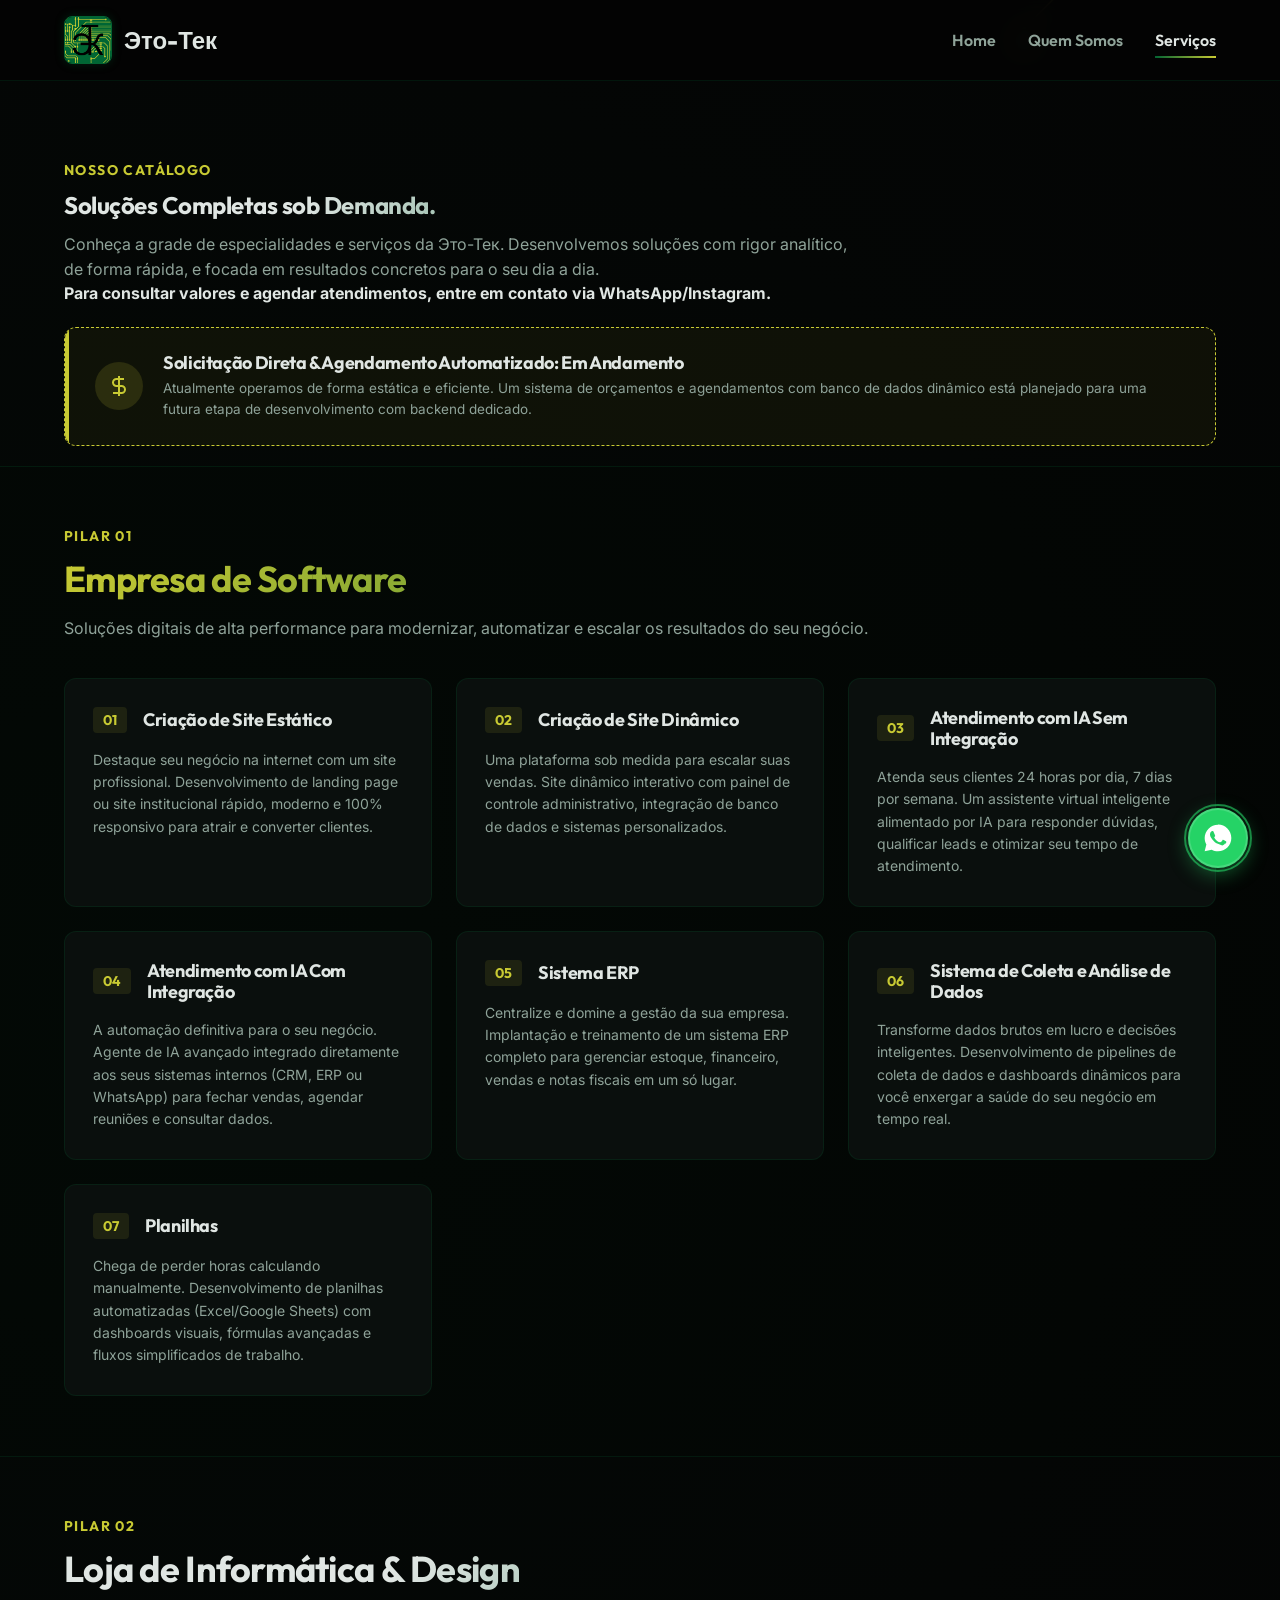
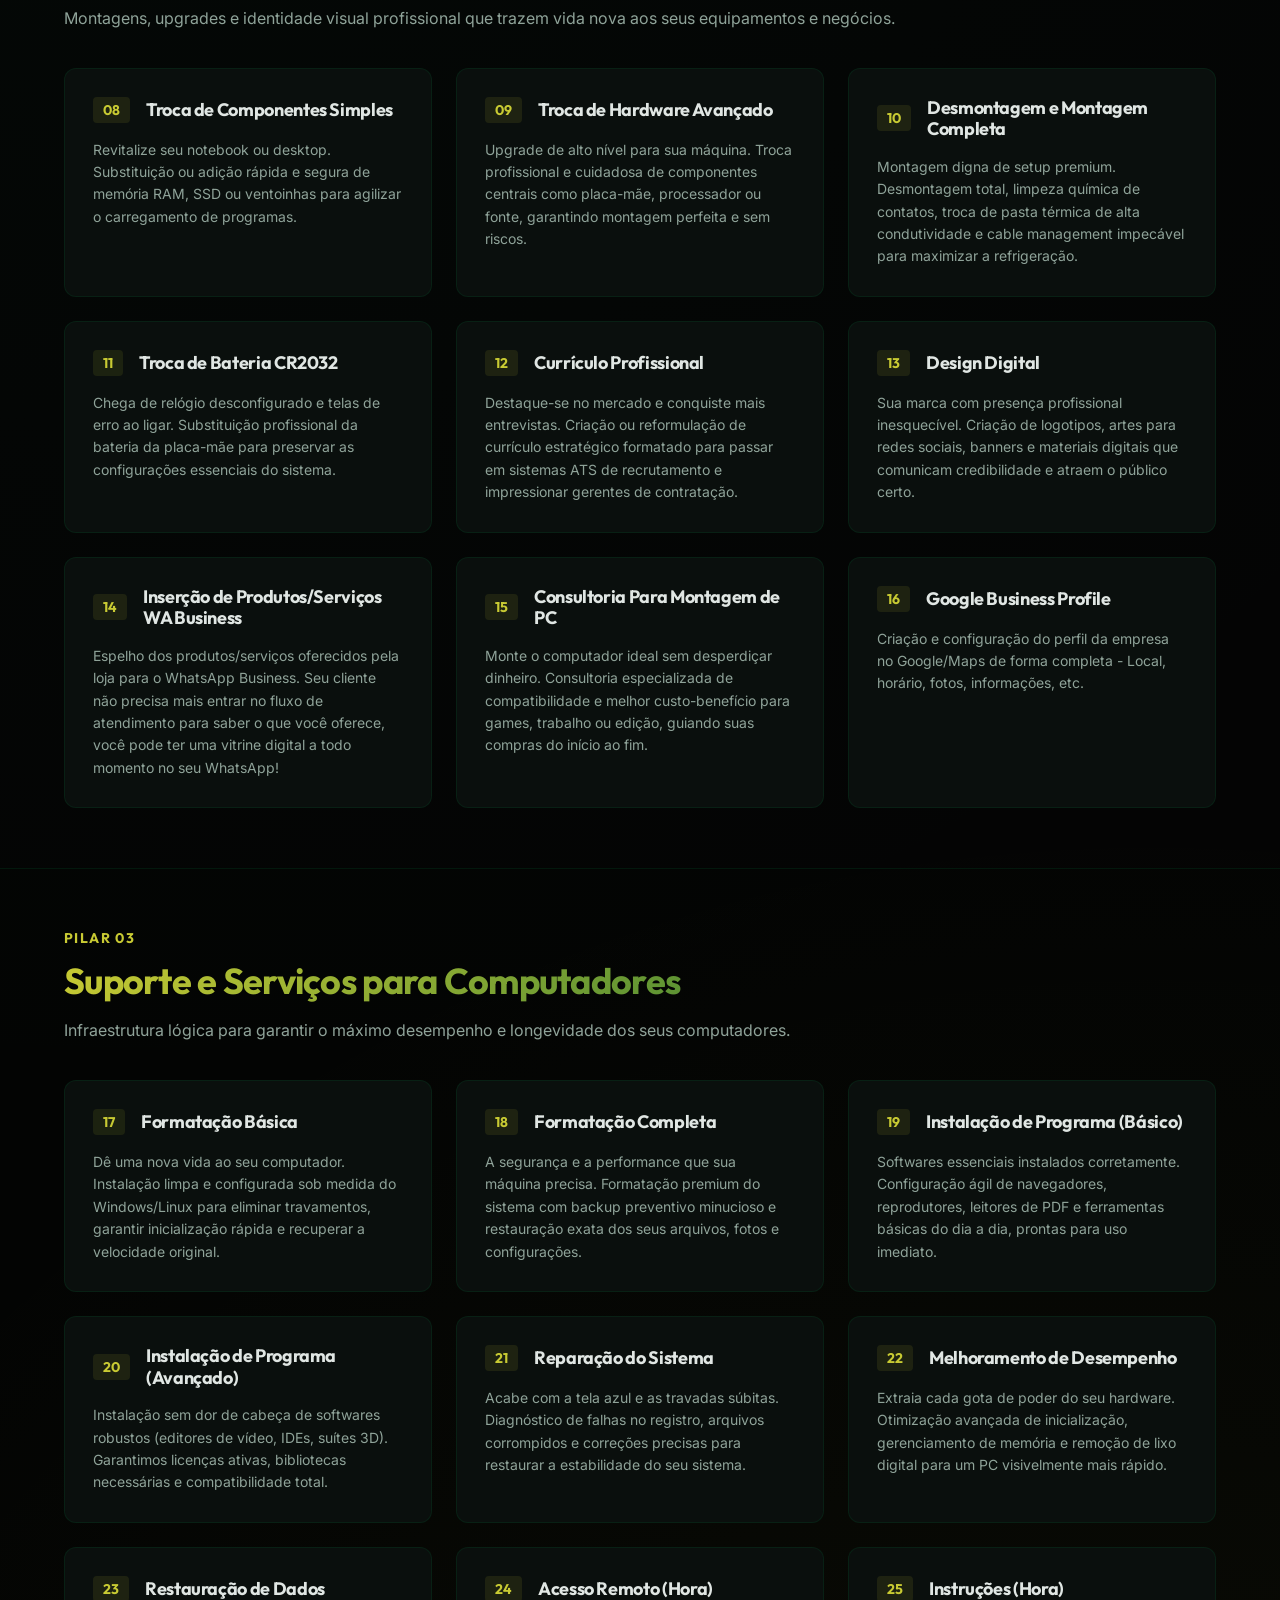
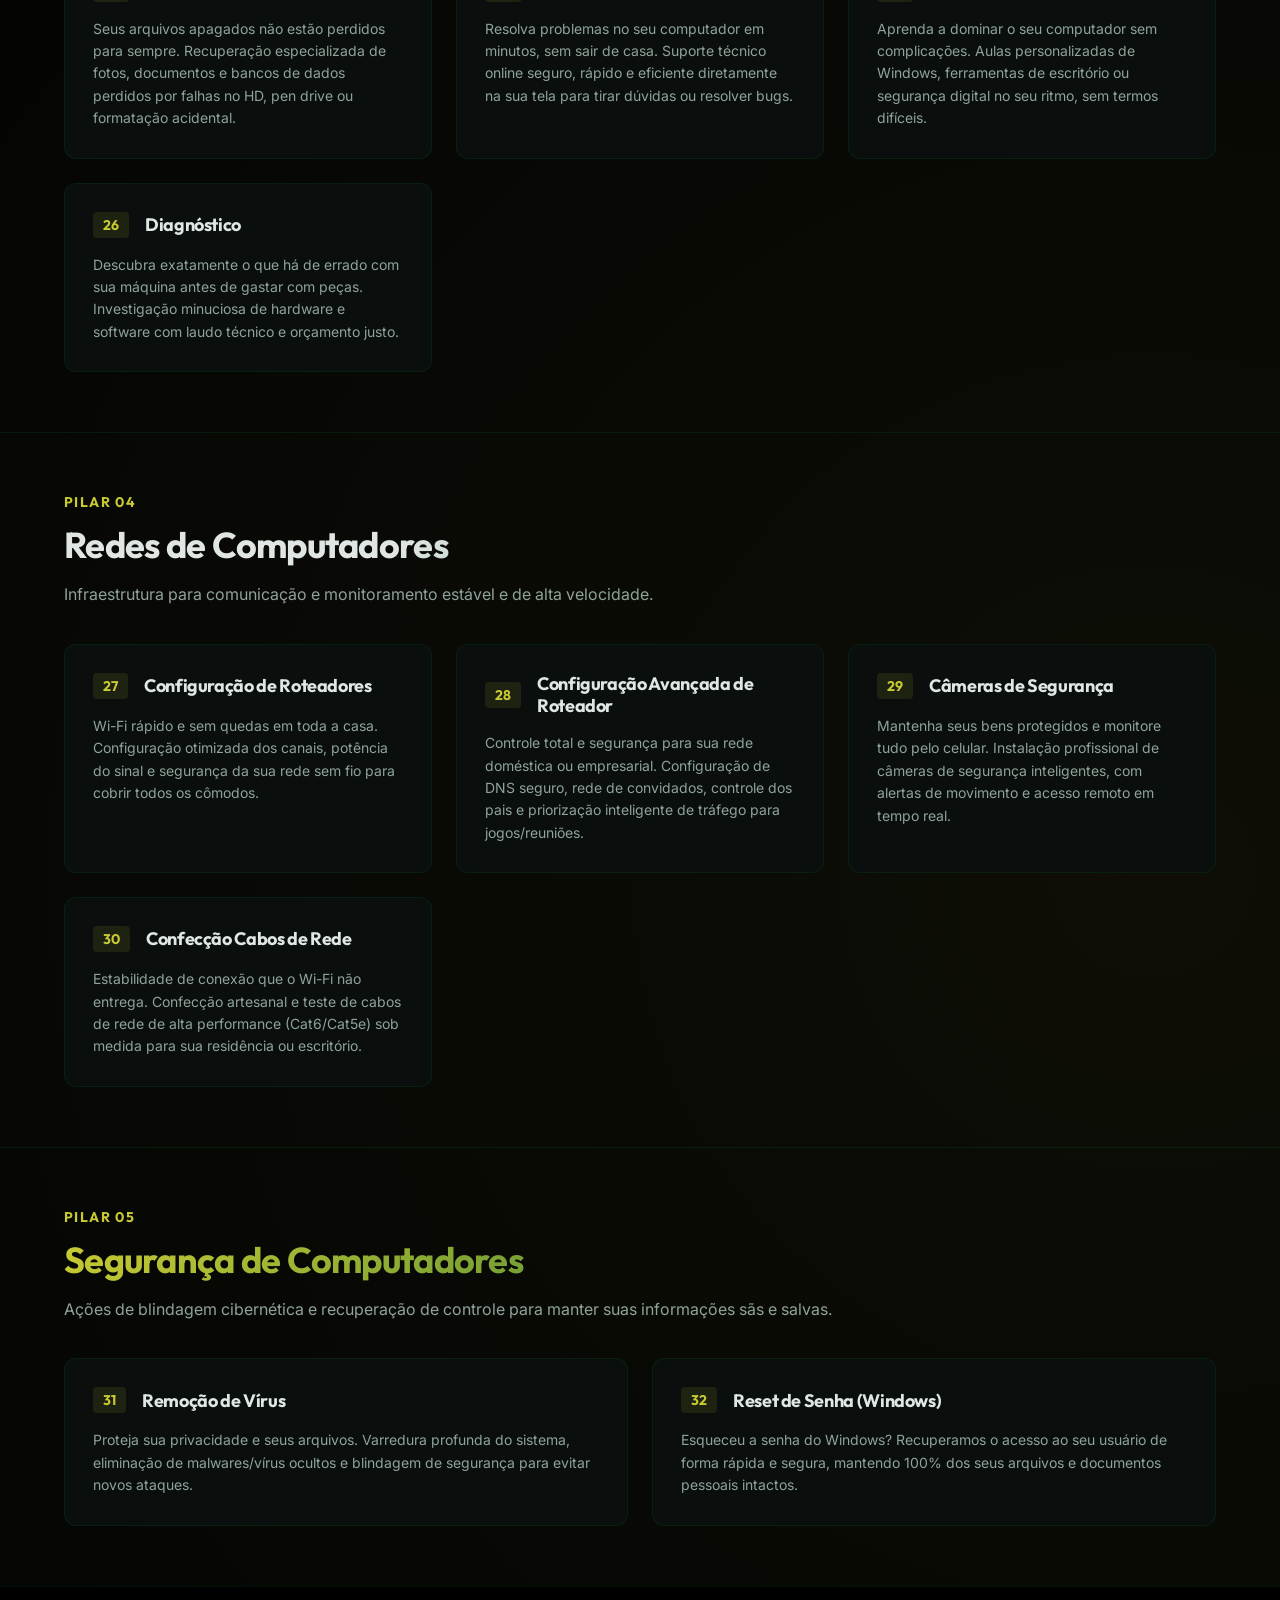
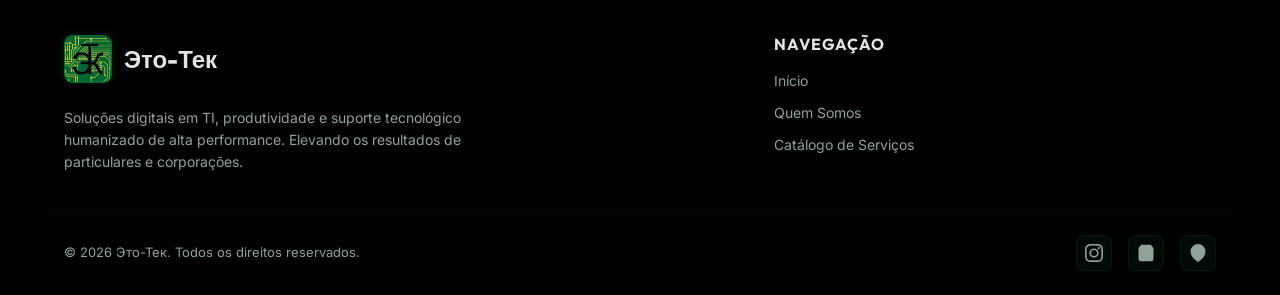
==== commit 2be87f22: "Atualizacoes no site | Novo arquivo de logica (referente ao consumo de dados) | Mudanca de estatico " ====
--- a/servicos.html
+++ b/servicos.html
@@ -437,5 +437,6 @@
 
   <!-- JS Link -->
   <script src="js/core.js"></script>
+  <script src="js/servicos.js" defer></script>
 </body>
 </html>
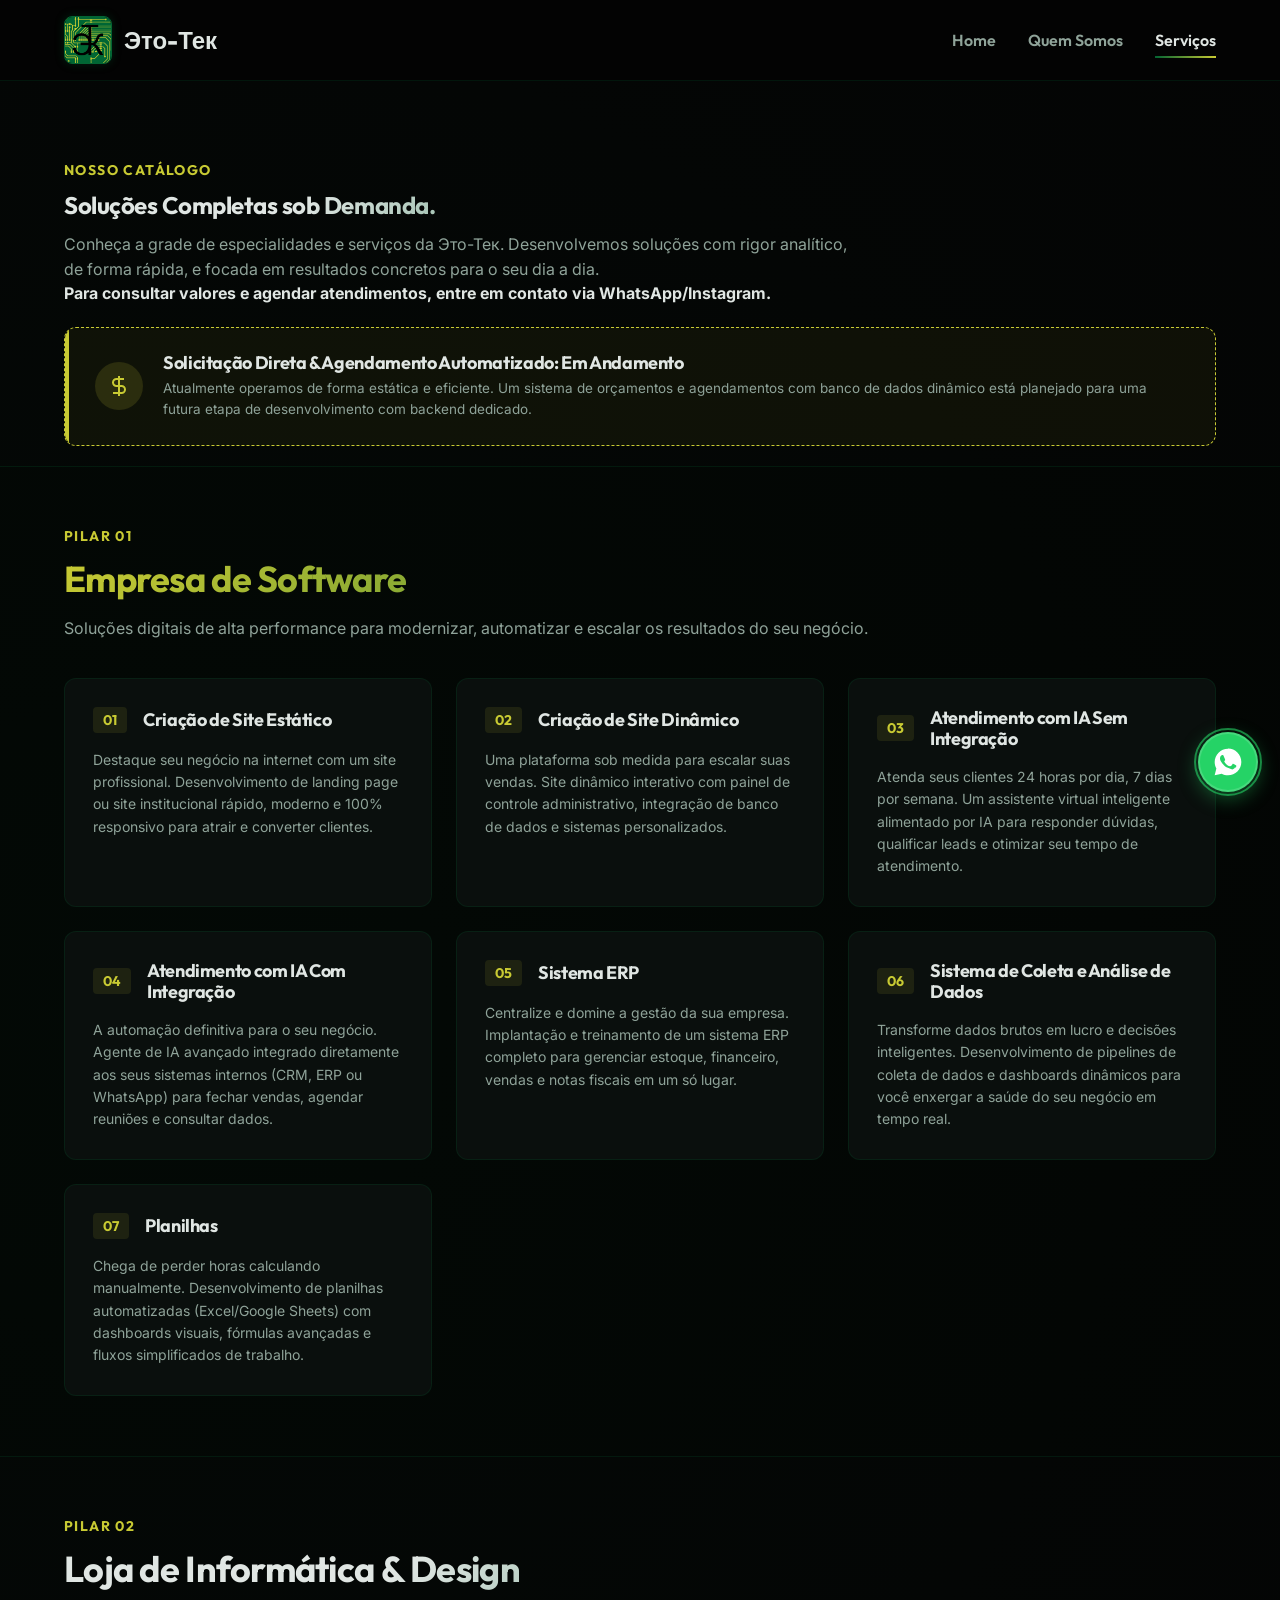
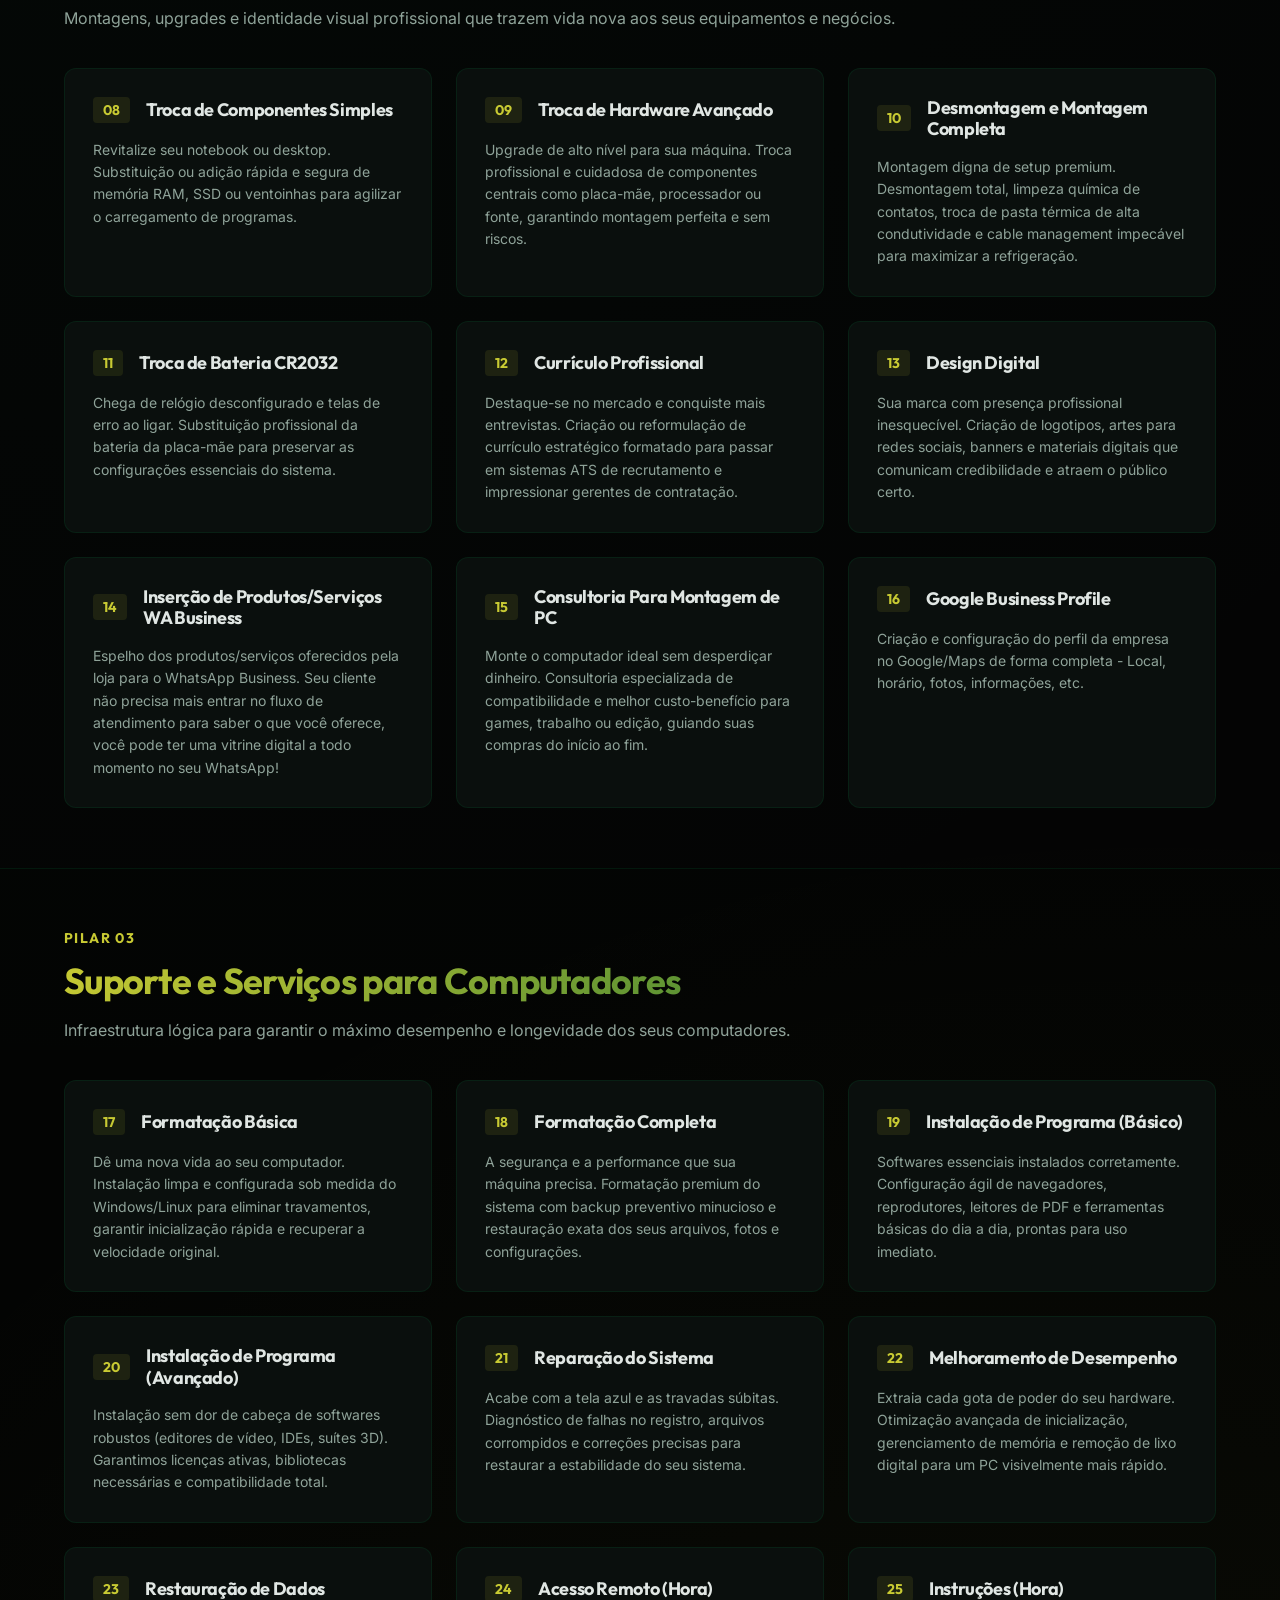
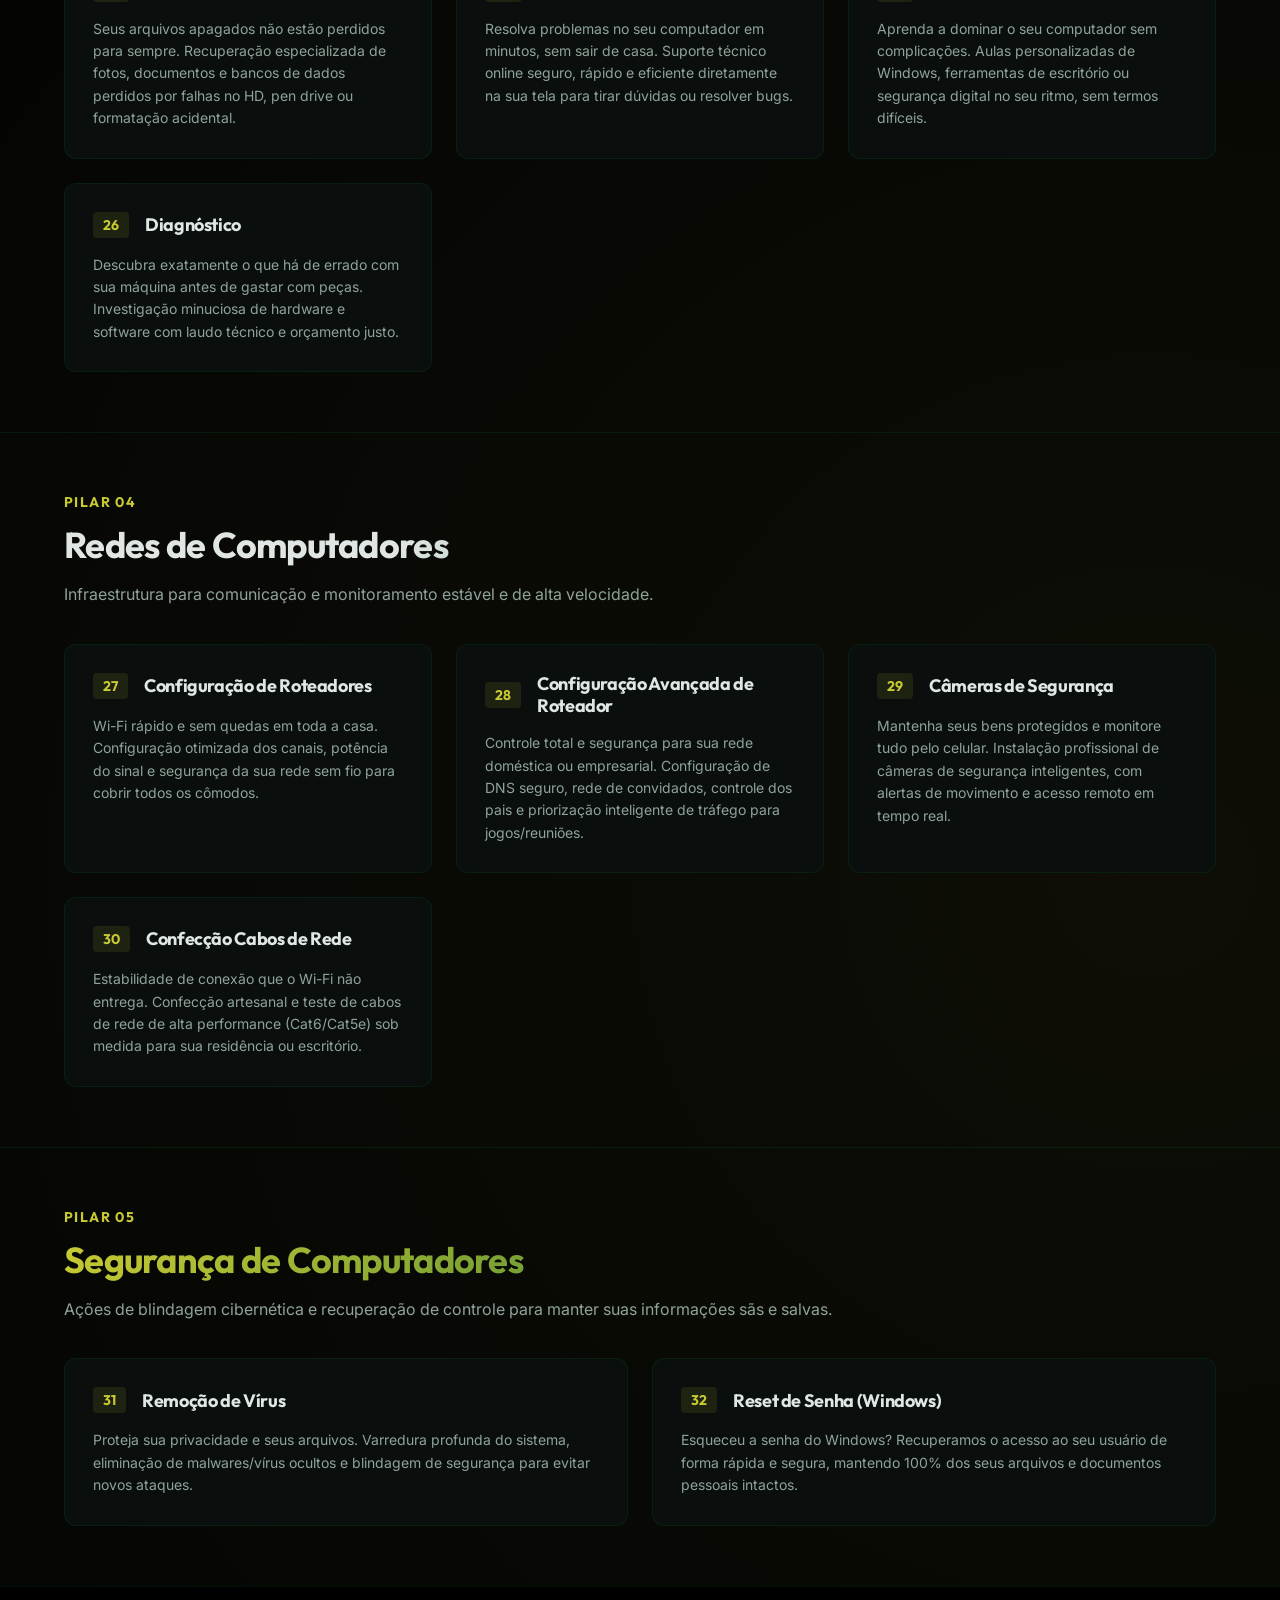
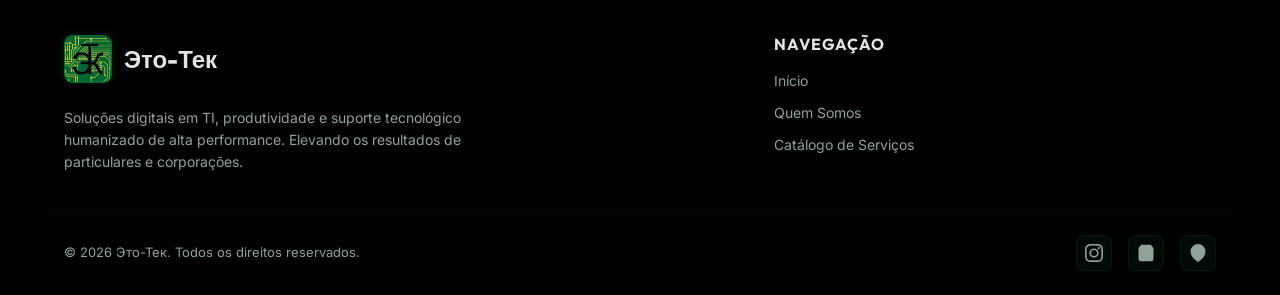
==== commit 56f46c5f: "Widget de duvidas | Integracao atendimento por IA (agente)" ====
--- a/servicos.html
+++ b/servicos.html
@@ -437,6 +437,7 @@
 
   <!-- JS Link -->
   <script src="js/core.js"></script>
+  <script src="js/chatwoot.js" defer></script>
   <script src="js/servicos.js" defer></script>
 </body>
 </html>
--- a/css/main.css
+++ b/css/main.css
@@ -1205,8 +1205,8 @@
 /* Floating WhatsApp Button */
 .whatsapp-float {
   position: fixed;
-  bottom: 32px;
-  right: 32px;
+  bottom: 108px;
+  right: 22px;
   width: 60px;
   height: 60px;
   background-color: #25d366;
@@ -1233,6 +1233,12 @@
   border: 2px solid #25d366;
   opacity: 0.6;
   animation: pulseScale 1.8s infinite ease-out;
+  pointer-events: none;
+}
+
+.whatsapp-float--oculto {
+  opacity: 0;
+  visibility: hidden;
   pointer-events: none;
 }
 
@@ -1460,8 +1466,8 @@
   }
   
   .whatsapp-float {
-    bottom: 24px;
-    right: 24px;
+    bottom: 100px;
+    right: 26px;
     width: 52px;
     height: 52px;
   }
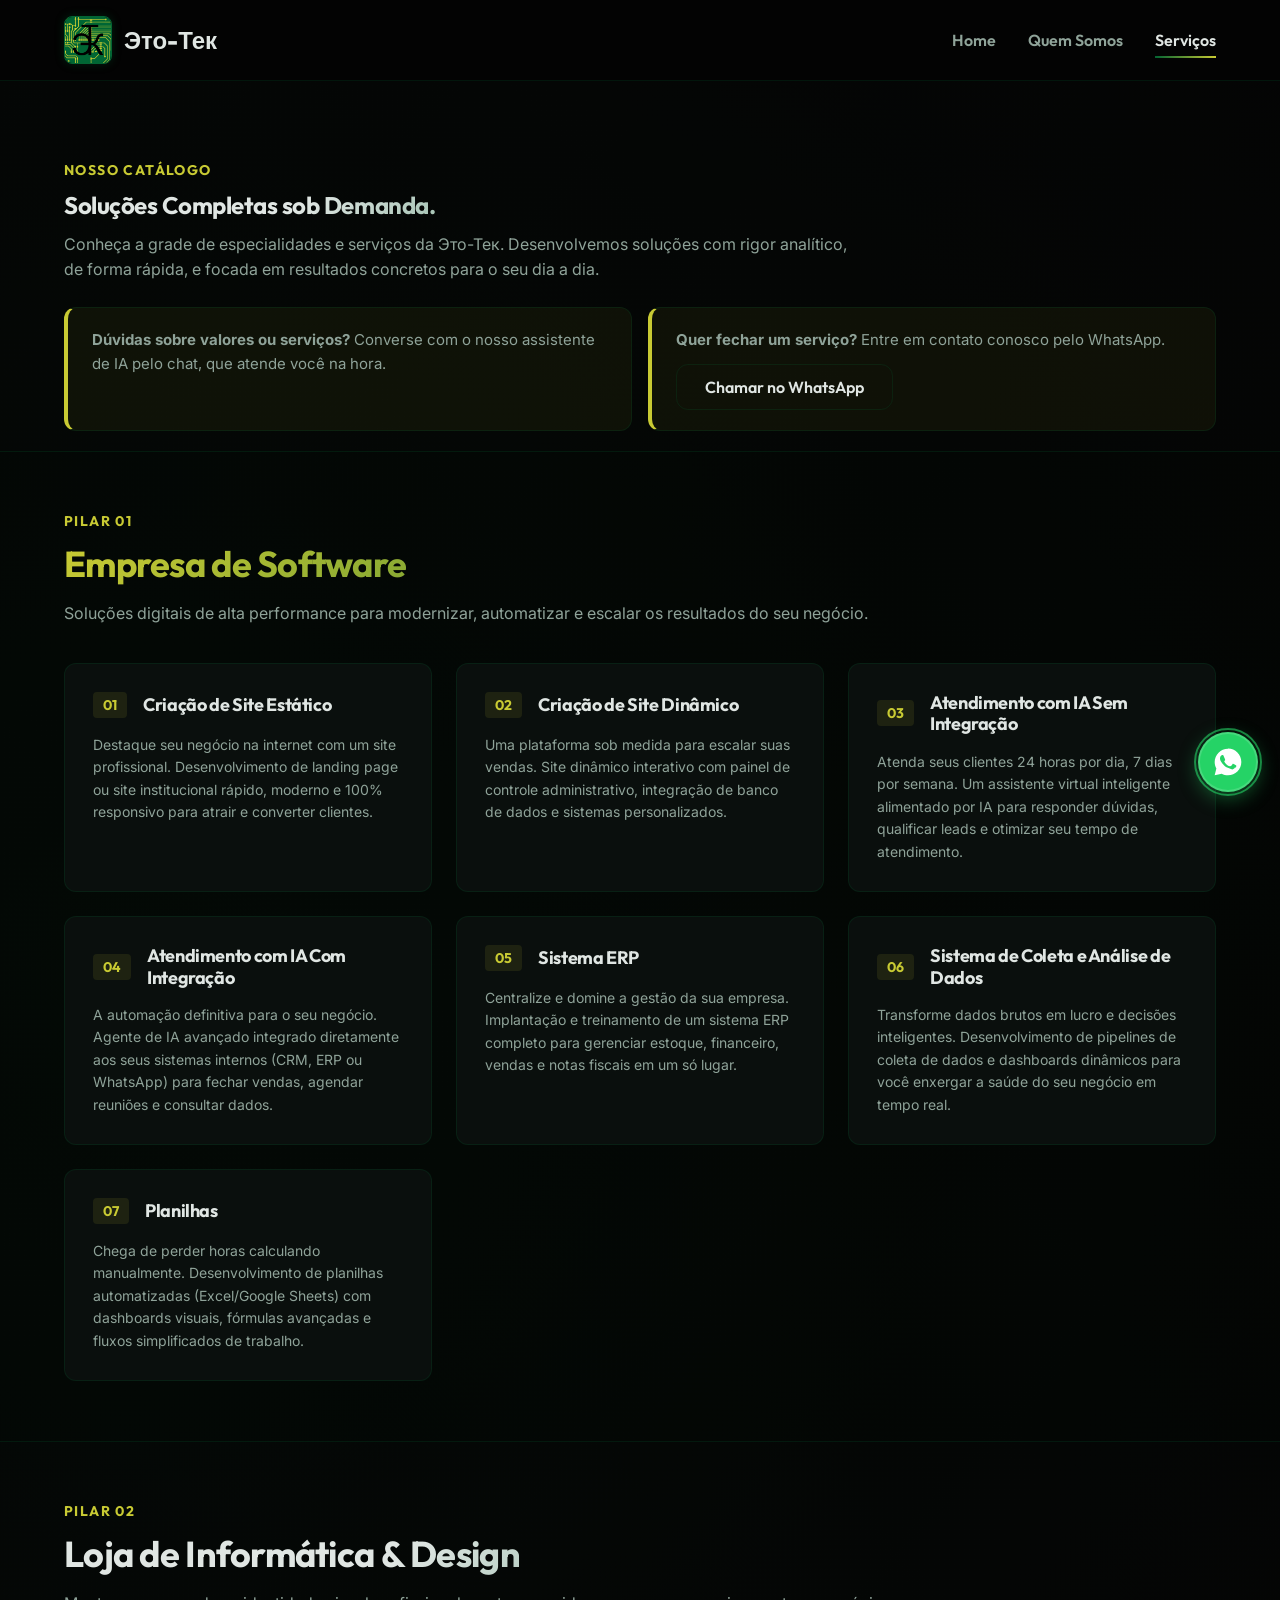
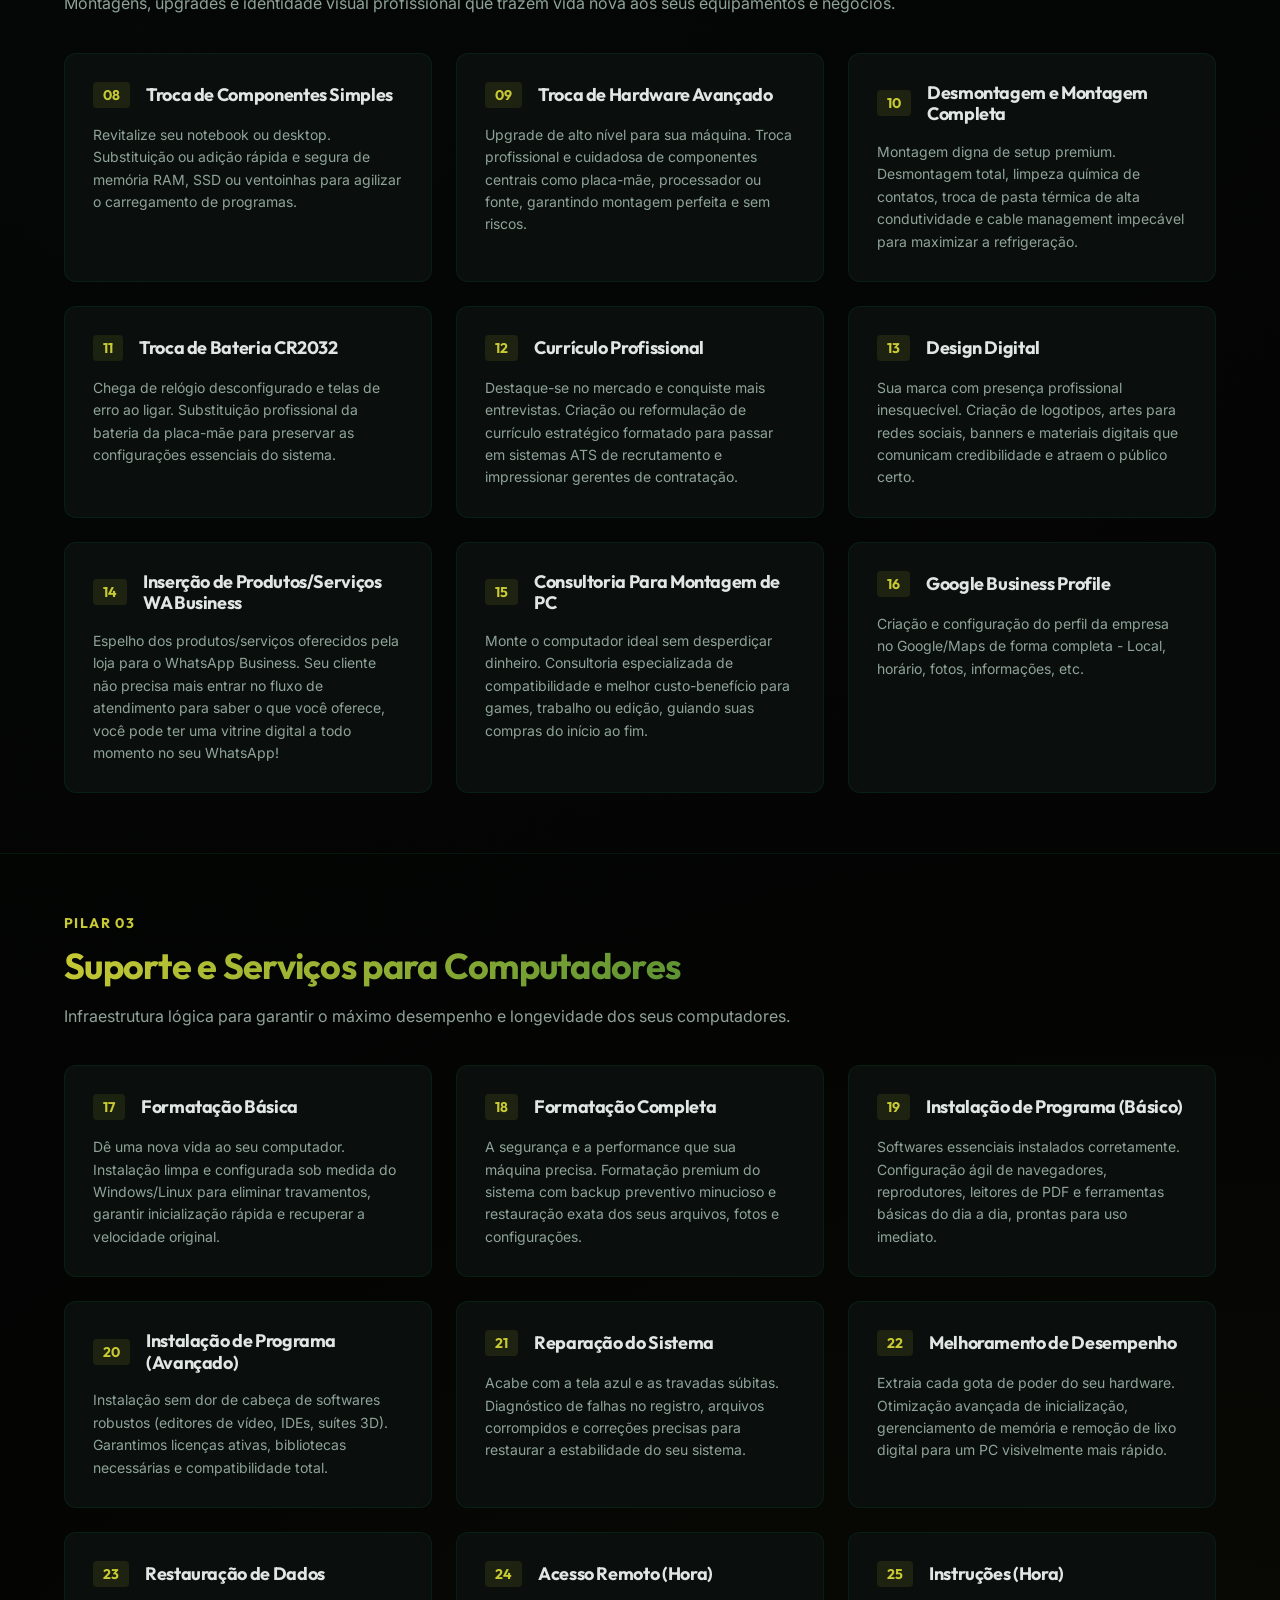
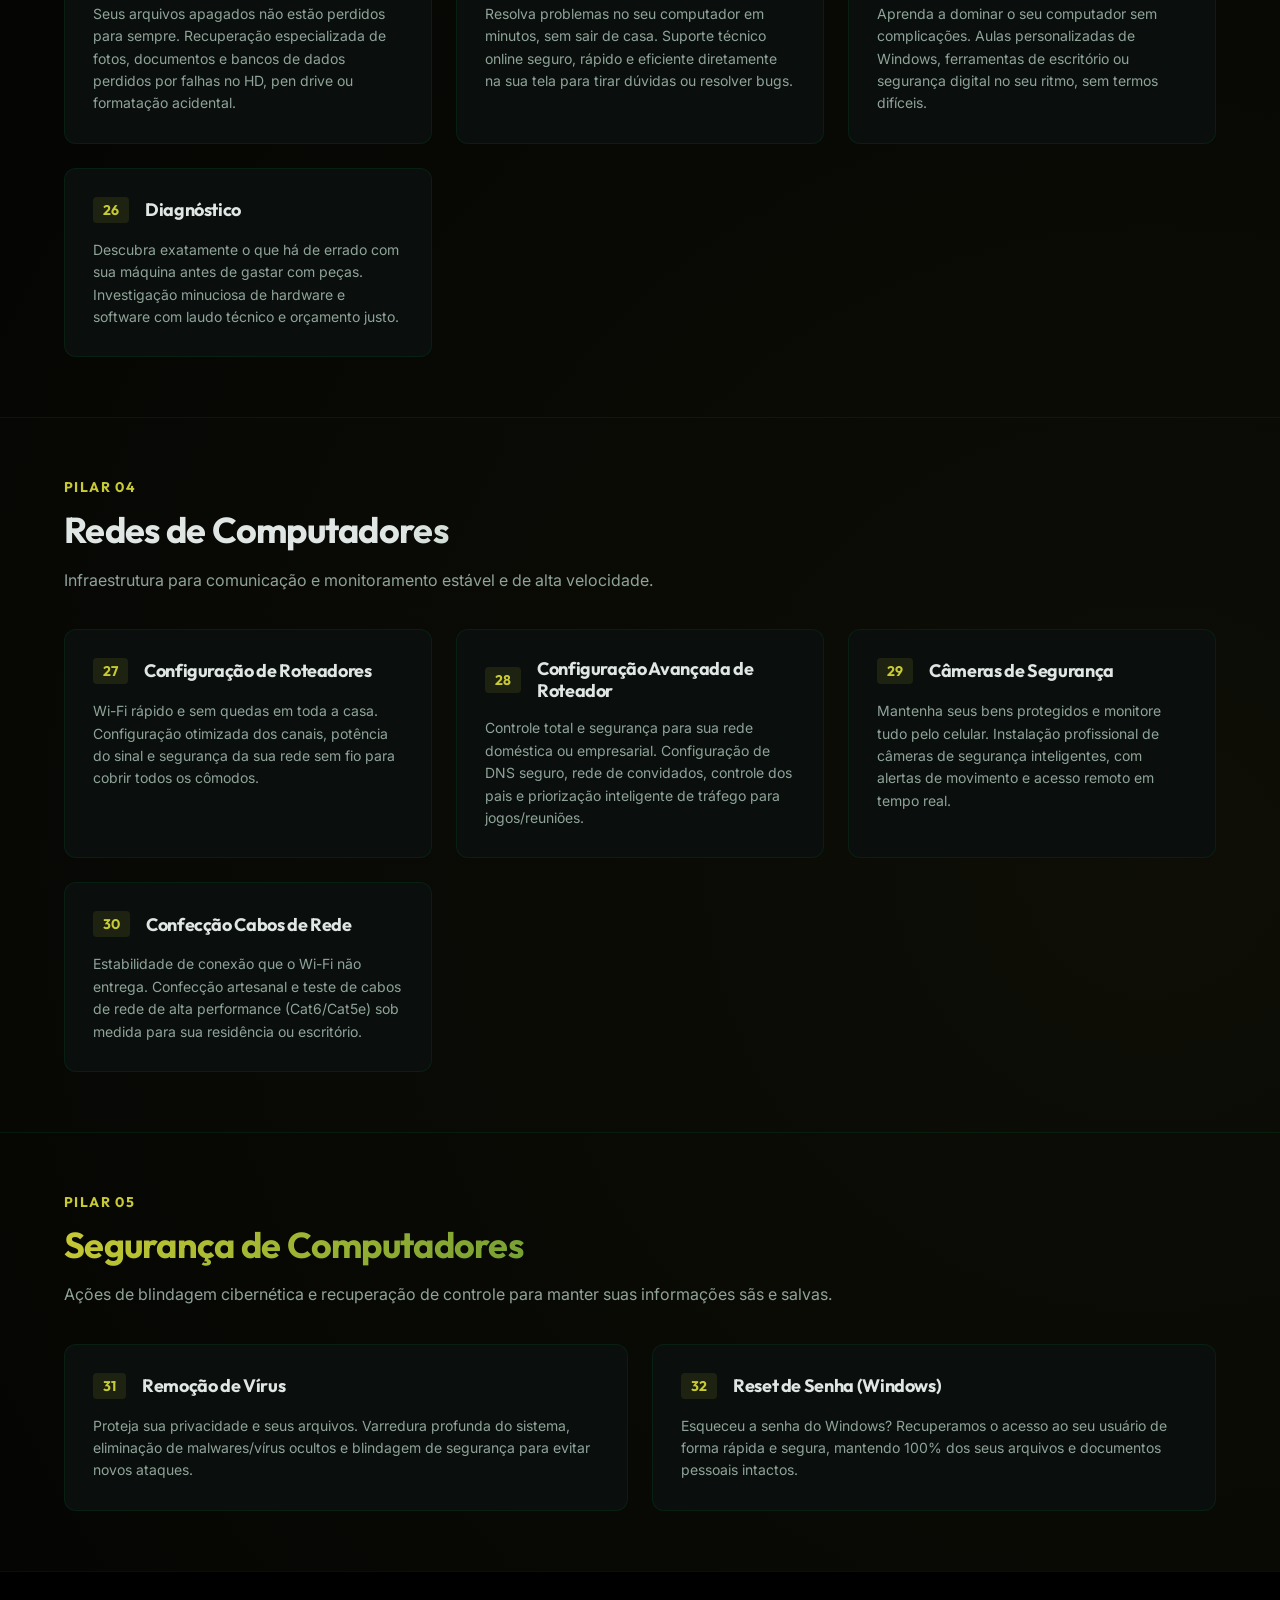
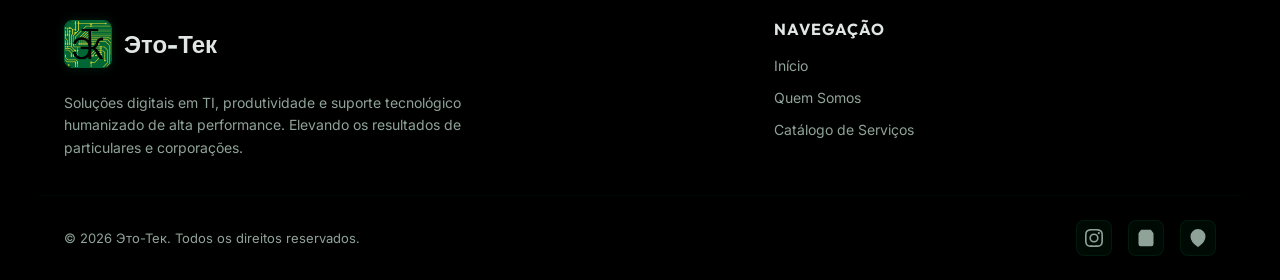
==== commit 391806fd: "Alteracoes visuais | Copyright dinamico" ====
--- a/servicos.html
+++ b/servicos.html
@@ -44,19 +44,16 @@
           <span class="section-tag">Nosso Catálogo</span>
           <h1 class="text-gradient-green" id="servicos-main-title">Soluções Completas sob Demanda.</h1>
           <p style="margin-top: 12px; font-size: 16px;">Conheça a grade de especialidades e serviços da Это-Тек. Desenvolvemos soluções com rigor analítico, de forma rápida, e focada em resultados concretos para o seu dia a dia.</p>
-          <b>Para consultar valores e agendar atendimentos, entre em contato via WhatsApp/Instagram.</b>
-        </div>
-
-        <!-- Banner Em Desenvolvimento (Meta Futura de Backend) -->
-        <div class="development-banner" id="dev-banner-alert">
-          <div class="dev-banner-icon">
-            <svg viewBox="0 0 24 24" fill="none" stroke="currentColor" stroke-width="2">
-              <path d="M12 2v20M17 5H9.5a3.5 3.5 0 0 0 0 7h5a3.5 3.5 0 0 1 0 7H6"/>
-            </svg>
-          </div>
-          <div class="dev-banner-content">
-            <h4>Solicitação Direta &amp; Agendamento Automatizado: Em Andamento</h4>
-            <p>Atualmente operamos de forma estática e eficiente. Um sistema de orçamentos e agendamentos com banco de dados dinâmico está planejado para uma futura etapa de desenvolvimento com backend dedicado.</p>
+        </div>
+
+        <div class="servicos-atendimento" id="servicos-atendimento">
+          <div class="servicos-atendimento-item" id="atendimento-duvidas">
+            <p><b>Dúvidas sobre valores ou serviços?</b> Converse com o nosso assistente de IA pelo chat, que atende você na hora.</p>
+            <button type="button" class="btn btn-primary" id="abrir-chat-ia" data-abrir-chat hidden>Abrir o Chat</button>
+          </div>
+          <div class="servicos-atendimento-item" id="atendimento-fechamento">
+            <p><b>Quer fechar um serviço?</b> Entre em contato conosco pelo WhatsApp.</p>
+            <a href="https://wa.me/5531998557532" class="btn btn-secondary" id="atendimento-whatsapp" target="_blank" rel="noopener noreferrer">Chamar no WhatsApp</a>
           </div>
         </div>
       </div>
@@ -411,7 +408,7 @@
     </div>
     
     <div class="container footer-bottom">
-      <p class="copyright" id="footer-copyright">&copy; 2026 Это-Тек. Todos os direitos reservados.</p>
+      <p class="copyright" id="footer-copyright">&copy; <span id="ano-copyright">2026</span> Это-Тек. Todos os direitos reservados.</p>
       <div class="footer-socials" id="footer-socials-container">
         <a href="https://instagram.com/eto_tek" target="_blank" class="social-link" id="social-link-instagram" aria-label="Seguir a Это-Тек no Instagram">
           <svg viewBox="0 0 24 24" fill="currentColor">
--- a/css/main.css
+++ b/css/main.css
@@ -1089,56 +1089,33 @@
   padding-bottom: 20px;
 }
 
-/* Banner de Metas Futuras (Em Desenvolvimento) */
-.development-banner {
+.btn[hidden] {
+  display: none;
+}
+
+.servicos-atendimento {
+  margin-top: 24px;
+  display: flex;
+  flex-wrap: wrap;
+  gap: 16px;
+}
+
+.servicos-atendimento-item {
+  flex: 1 1 280px;
+  display: flex;
+  flex-direction: column;
+  align-items: flex-start;
+  gap: 12px;
+  padding: 20px 24px;
   background-color: rgba(200, 202, 51, 0.06);
-  border: 1px dashed var(--color-accent);
+  border: 1px solid var(--border-light);
+  border-left: 4px solid var(--color-accent);
   border-radius: var(--border-radius);
-  padding: 24px 30px;
-  margin-top: 24px;
-  display: flex;
-  align-items: center;
-  gap: 20px;
-  position: relative;
-  overflow: hidden;
-}
-
-.development-banner::before {
-  content: "";
-  position: absolute;
-  top: 0;
-  left: 0;
-  height: 100%;
-  width: 4px;
-  background-color: var(--color-accent);
-}
-
-.dev-banner-icon {
-  flex-shrink: 0;
-  width: 48px;
-  height: 48px;
-  background-color: rgba(200, 202, 51, 0.15);
-  border-radius: 50%;
-  display: flex;
-  align-items: center;
-  justify-content: center;
-  color: var(--color-accent);
-  animation: glowPulse 2s infinite ease-in-out;
-}
-
-.dev-banner-icon svg {
-  width: 24px;
-  height: 24px;
-}
-
-.dev-banner-content h4 {
-  font-size: 18px;
-  color: var(--color-text);
-  margin-bottom: 4px;
-}
-
-.dev-banner-content p {
-  font-size: 13.5px;
+}
+
+.servicos-atendimento-item p {
+  margin: 0;
+  font-size: 15px;
   color: var(--color-text-muted);
 }
 
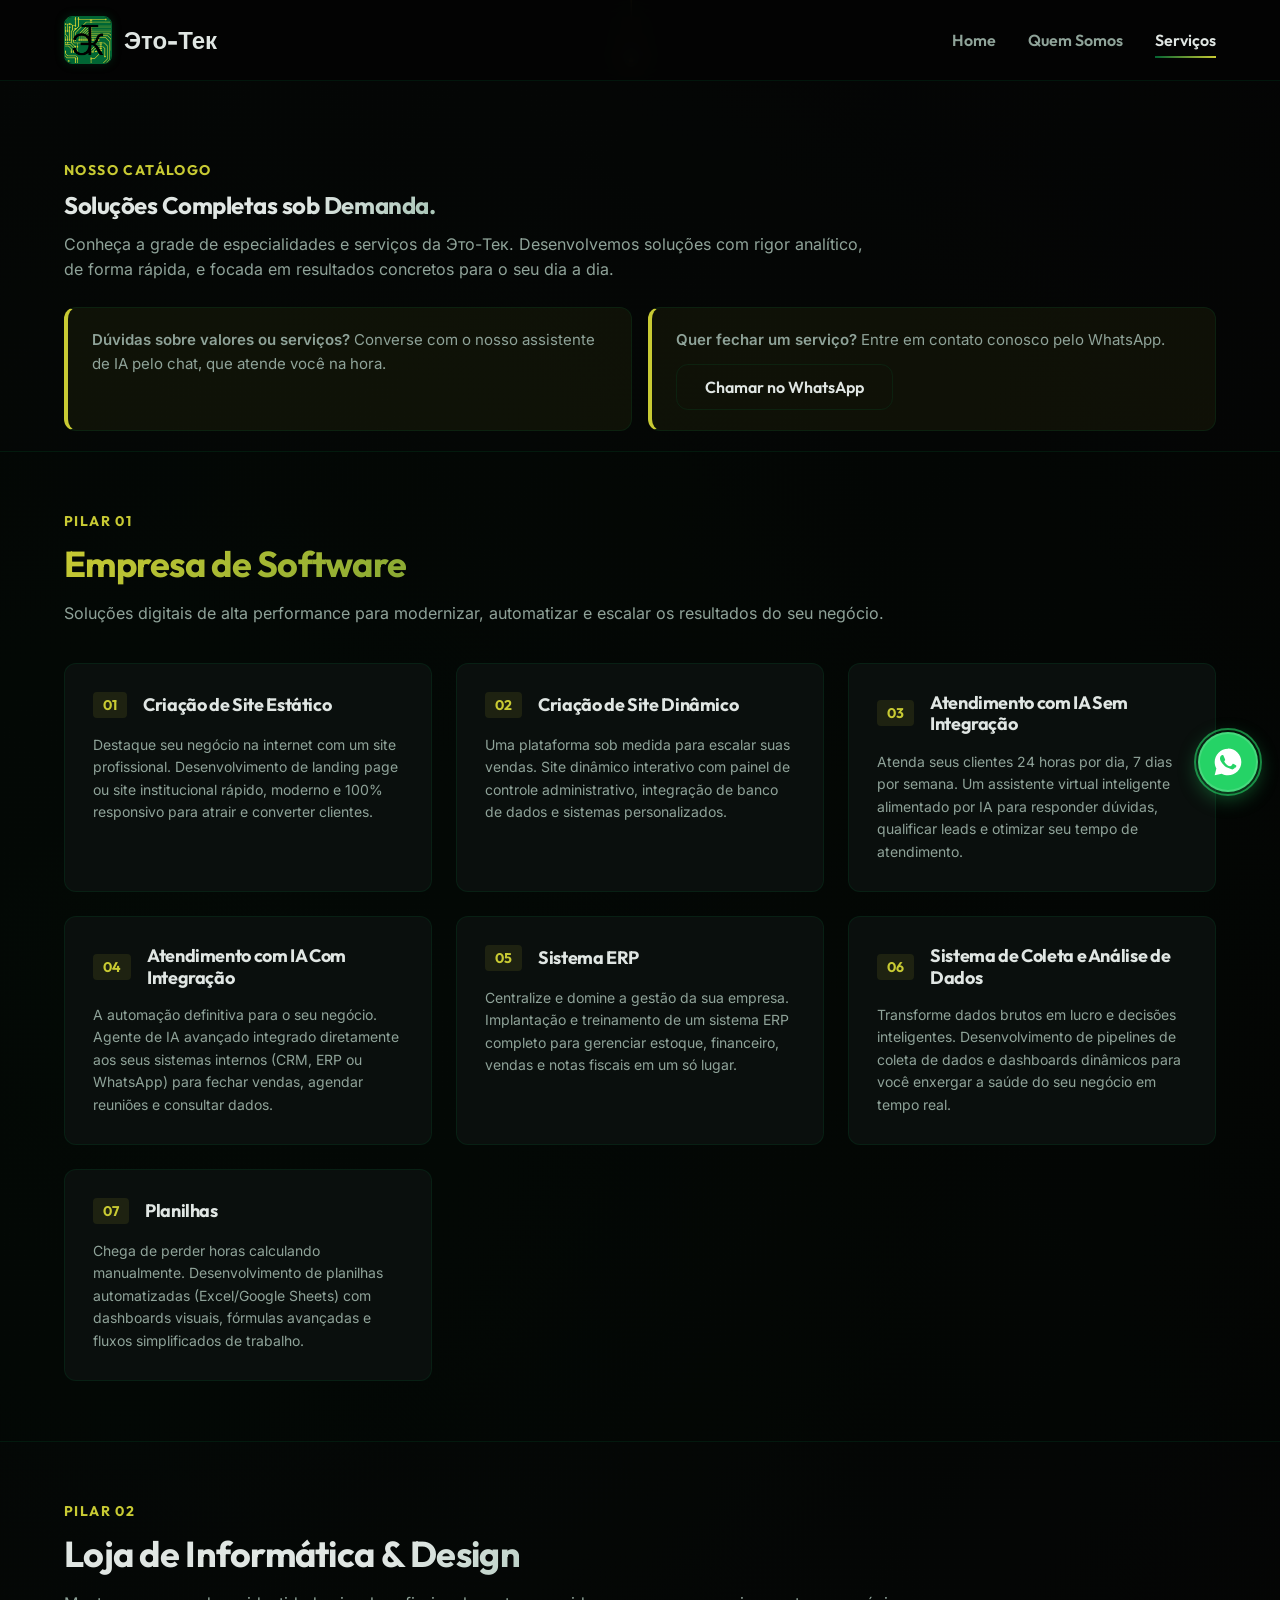
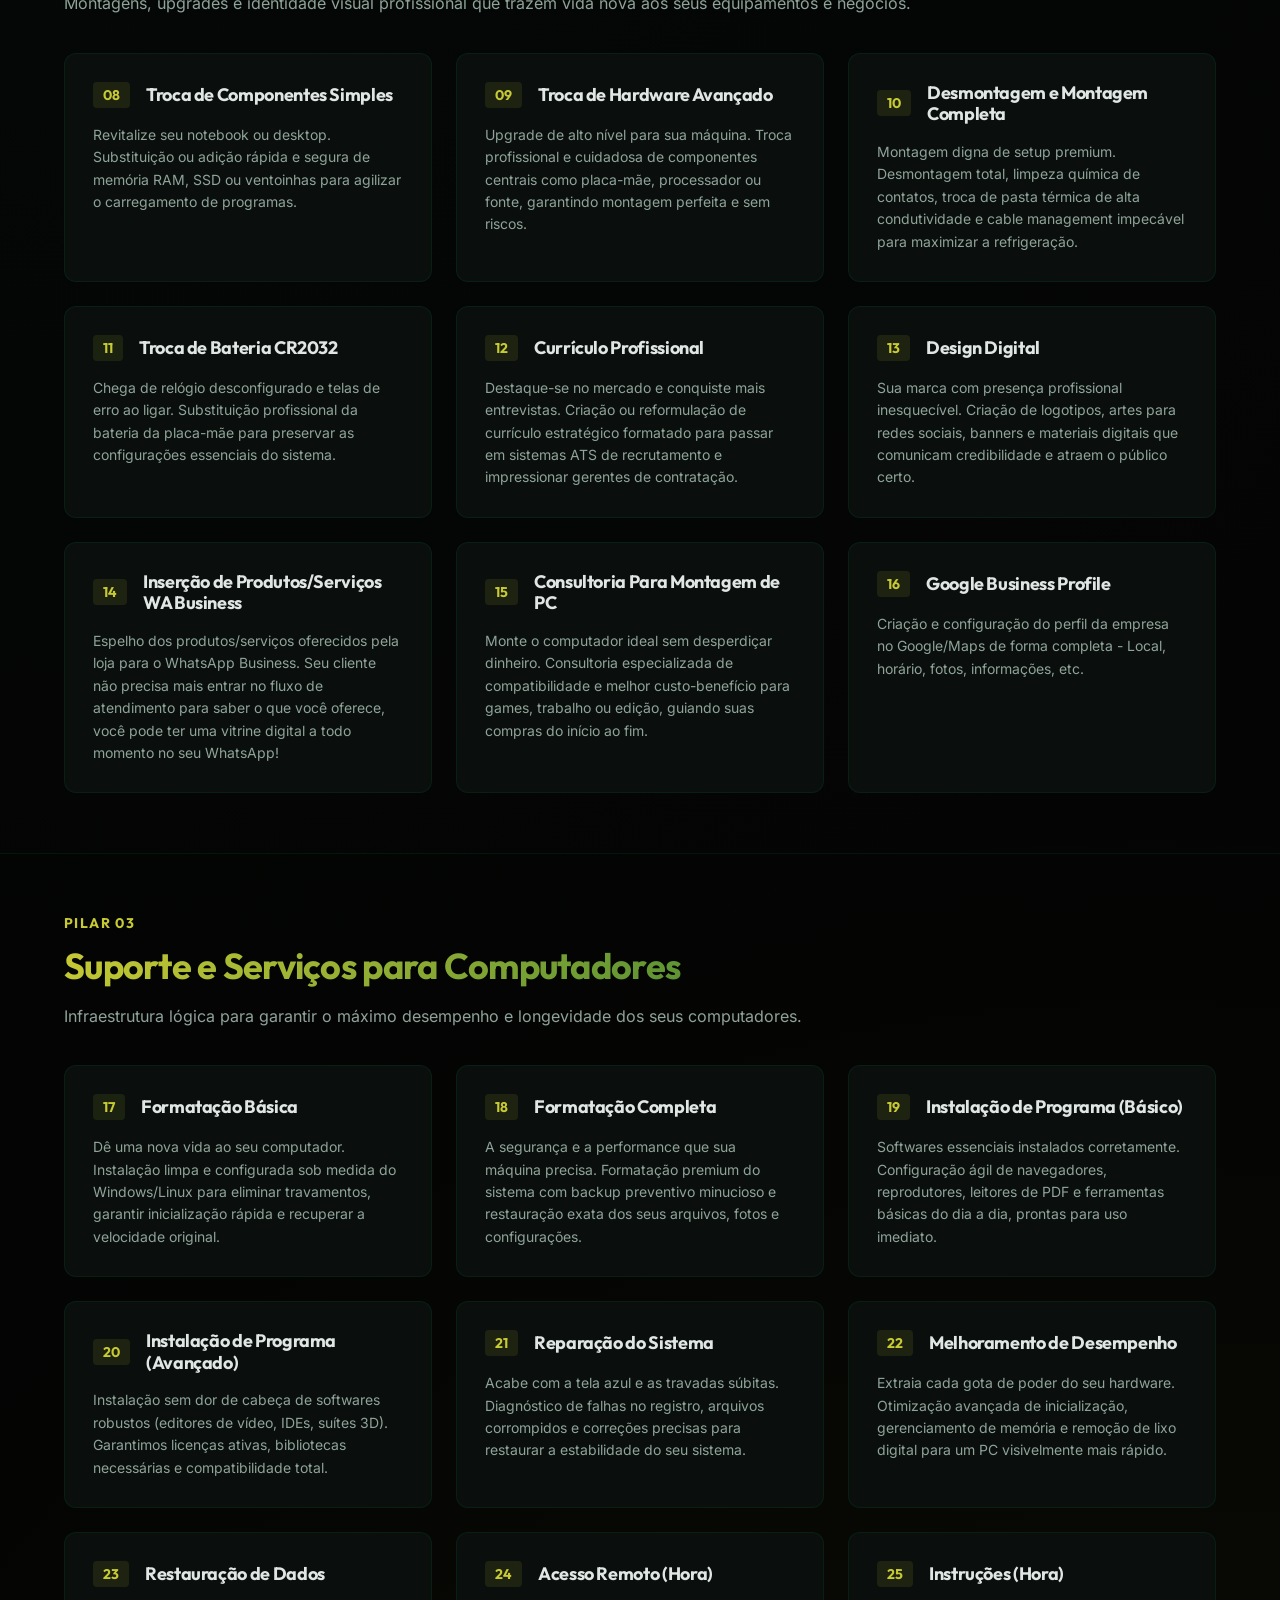
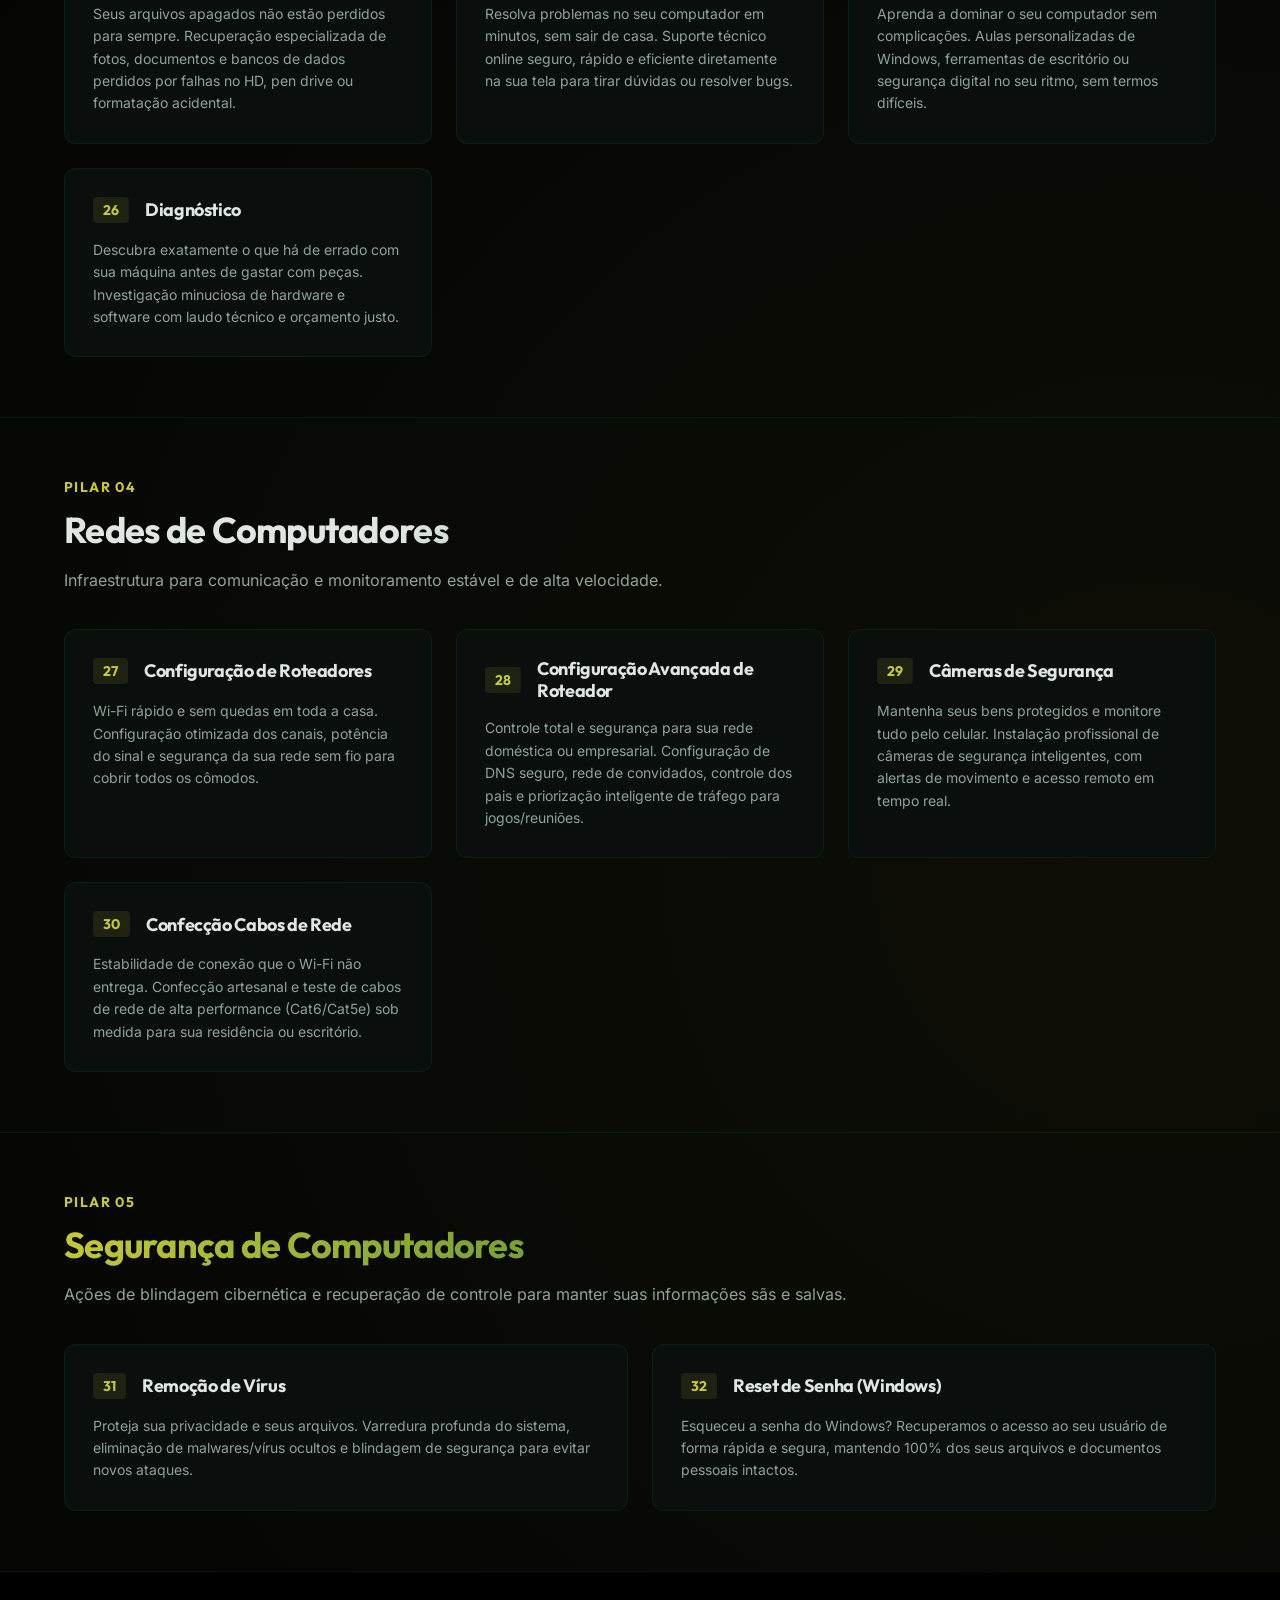
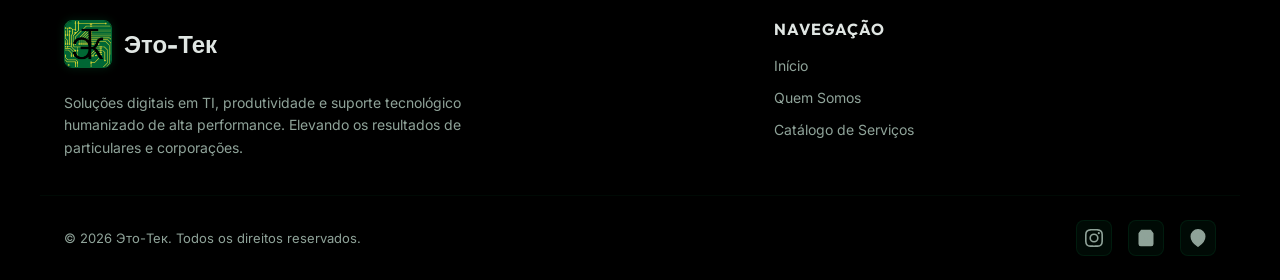
==== commit 5a29f05b: "Remocao fontes Google | Fontes como ativos do projeto | Politicas de hiperlinks" ====
--- a/servicos.html
+++ b/servicos.html
@@ -410,19 +410,19 @@
     <div class="container footer-bottom">
       <p class="copyright" id="footer-copyright">&copy; <span id="ano-copyright">2026</span> Это-Тек. Todos os direitos reservados.</p>
       <div class="footer-socials" id="footer-socials-container">
-        <a href="https://instagram.com/eto_tek" target="_blank" class="social-link" id="social-link-instagram" aria-label="Seguir a Это-Тек no Instagram">
+        <a href="https://instagram.com/eto_tek" target="_blank" rel="noopener noreferrer" class="social-link" id="social-link-instagram" aria-label="Seguir a Это-Тек no Instagram">
           <svg viewBox="0 0 24 24" fill="currentColor">
             <path d="M12 2.163c3.204 0 3.584.012 4.85.07 3.252.148 4.771 1.691 4.919 4.919.058 1.265.069 1.645.069 4.849 0 3.205-.012 3.584-.069 4.849-.149 3.225-1.664 4.771-4.919 4.919-1.266.058-1.644.07-4.85.07-3.204 0-3.584-.012-4.849-.07-3.26-.149-4.771-1.699-4.919-4.92-.058-1.265-.07-1.644-.07-4.849 0-3.204.013-3.583.07-4.849.149-3.227 1.664-4.771 4.919-4.919 1.266-.057 1.645-.069 4.849-.069zM12 0C8.741 0 8.333.014 7.053.072 2.695.272.273 2.69.073 7.051.014 8.333 0 8.741 0 12c0 3.259.014 3.668.072 4.948.2 4.358 2.618 6.78 6.98 6.98 1.281.058 1.689.072 4.948.072 3.259 0 3.668-.014 4.948-.072 4.354-.2 6.782-2.618 6.979-6.98.059-1.28.073-1.689.073-4.948 0-3.259-.014-3.667-.072-4.947-.196-4.354-2.617-6.78-6.979-6.98C15.668.014 15.259 0 12 0zm0 5.838a6.162 6.162 0 1 0 0 12.324 6.162 6.162 0 0 0 0-12.324zM12 16a4 4 0 1 1 0-8 4 4 0 0 1 0 8zm6.406-11.845a1.44 1.44 0 1 0 0 2.881 1.44 1.44 0 0 0 0-2.881z"/>
           </svg>
         </a>
-        <a href="https://www.olx.com.br/perfil/eto-tek-90445063" target="_blank" class="social-link" id="social-link-olx" aria-label="Perfil da Это-Тек na OLX">
+        <a href="https://www.olx.com.br/perfil/eto-tek-90445063" target="_blank" rel="noopener noreferrer" class="social-link" id="social-link-olx" aria-label="Perfil da Это-Тек na OLX">
           <svg viewBox="0 0 24 24" fill="none" stroke="currentColor" stroke-width="2">
             <path d="M6 2L3 6v14a2 2 0 0 0 2 2h14a2 2 0 0 0 2-2V6l-3-4z"></path>
             <line x1="3" y1="6" x2="21" y2="6"></line>
             <path d="M16 10a4 4 0 0 1-8 0"></path>
           </svg>
         </a>
-        <a href="https://g.page/r/CdzhImuVLCRQEBM/review" target="_blank" class="social-link" id="social-link-maps" aria-label="Avaliações no Google Maps">
+        <a href="https://g.page/r/CdzhImuVLCRQEBM/review" target="_blank" rel="noopener noreferrer" class="social-link" id="social-link-maps" aria-label="Avaliações no Google Maps">
           <svg viewBox="0 0 24 24" fill="none" stroke="currentColor" stroke-width="2">
             <path d="M21 10c0 7-9 13-9 13s-9-6-9-13a9 9 0 0 1 18 0z"></path>
             <circle cx="12" cy="10" r="3"></circle>
--- a/css/main.css
+++ b/css/main.css
@@ -1,4 +1,47 @@
-@import url('https://fonts.googleapis.com/css2?family=Inter:wght@300;400;500;600&family=Outfit:wght@400;600;700;800&display=swap');
+@font-face {
+  font-family: 'Inter';
+  font-style: normal;
+  font-weight: 300 600;
+  font-display: swap;
+  src: url('../assets/fonts/inter_cyrillic.woff2') format('woff2');
+  unicode-range: U+0301, U+0400-045F, U+0490-0491, U+04B0-04B1, U+2116;
+}
+
+@font-face {
+  font-family: 'Inter';
+  font-style: normal;
+  font-weight: 300 600;
+  font-display: swap;
+  src: url('../assets/fonts/inter_latin_ext.woff2') format('woff2');
+  unicode-range: U+0100-02BA, U+02BD-02C5, U+02C7-02CC, U+02CE-02D7, U+02DD-02FF, U+0304, U+0308, U+0329, U+1D00-1DBF, U+1E00-1E9F, U+1EF2-1EFF, U+2020, U+20A0-20AB, U+20AD-20C4, U+2113, U+2C60-2C7F, U+A720-A7FF;
+}
+
+@font-face {
+  font-family: 'Inter';
+  font-style: normal;
+  font-weight: 300 600;
+  font-display: swap;
+  src: url('../assets/fonts/inter_latin.woff2') format('woff2');
+  unicode-range: U+0000-00FF, U+0131, U+0152-0153, U+02BB-02BC, U+02C6, U+02DA, U+02DC, U+0304, U+0308, U+0329, U+2000-206F, U+20AC, U+2122, U+2191, U+2193, U+2212, U+2215, U+FEFF, U+FFFD;
+}
+
+@font-face {
+  font-family: 'Outfit';
+  font-style: normal;
+  font-weight: 400 800;
+  font-display: swap;
+  src: url('../assets/fonts/outfit_latin_ext.woff2') format('woff2');
+  unicode-range: U+0100-02BA, U+02BD-02C5, U+02C7-02CC, U+02CE-02D7, U+02DD-02FF, U+0304, U+0308, U+0329, U+1D00-1DBF, U+1E00-1E9F, U+1EF2-1EFF, U+2020, U+20A0-20AB, U+20AD-20C4, U+2113, U+2C60-2C7F, U+A720-A7FF;
+}
+
+@font-face {
+  font-family: 'Outfit';
+  font-style: normal;
+  font-weight: 400 800;
+  font-display: swap;
+  src: url('../assets/fonts/outfit_latin.woff2') format('woff2');
+  unicode-range: U+0000-00FF, U+0131, U+0152-0153, U+02BB-02BC, U+02C6, U+02DA, U+02DC, U+0304, U+0308, U+0329, U+2000-206F, U+20AC, U+2122, U+2191, U+2193, U+2212, U+2215, U+FEFF, U+FFFD;
+}
 
 :root {
   --color-bg: #040404;
@@ -1119,6 +1162,10 @@
   color: var(--color-text-muted);
 }
 
+.servicos-atendimento-item .btn {
+  margin-top: auto;
+}
+
 /* Category Sections */
 .servicos-cat-sec {
   border-top: 1px solid var(--border-light);
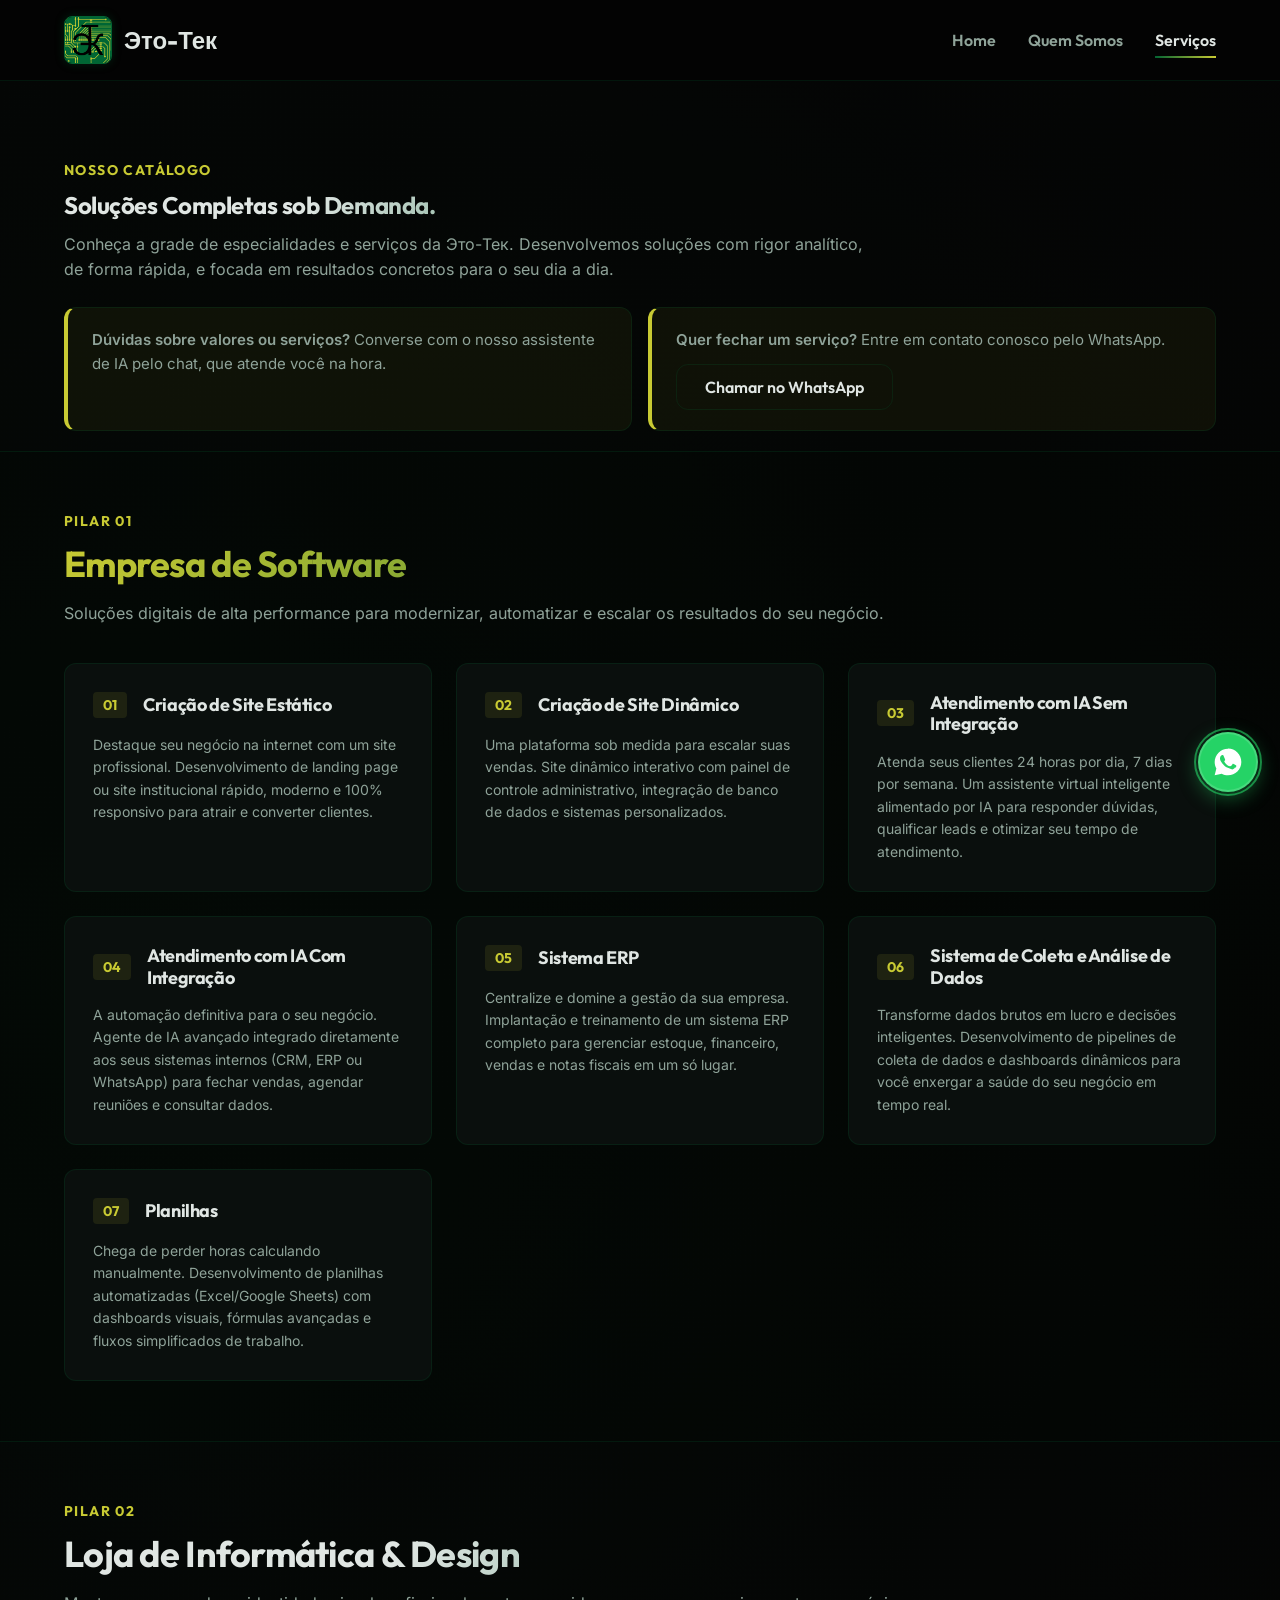
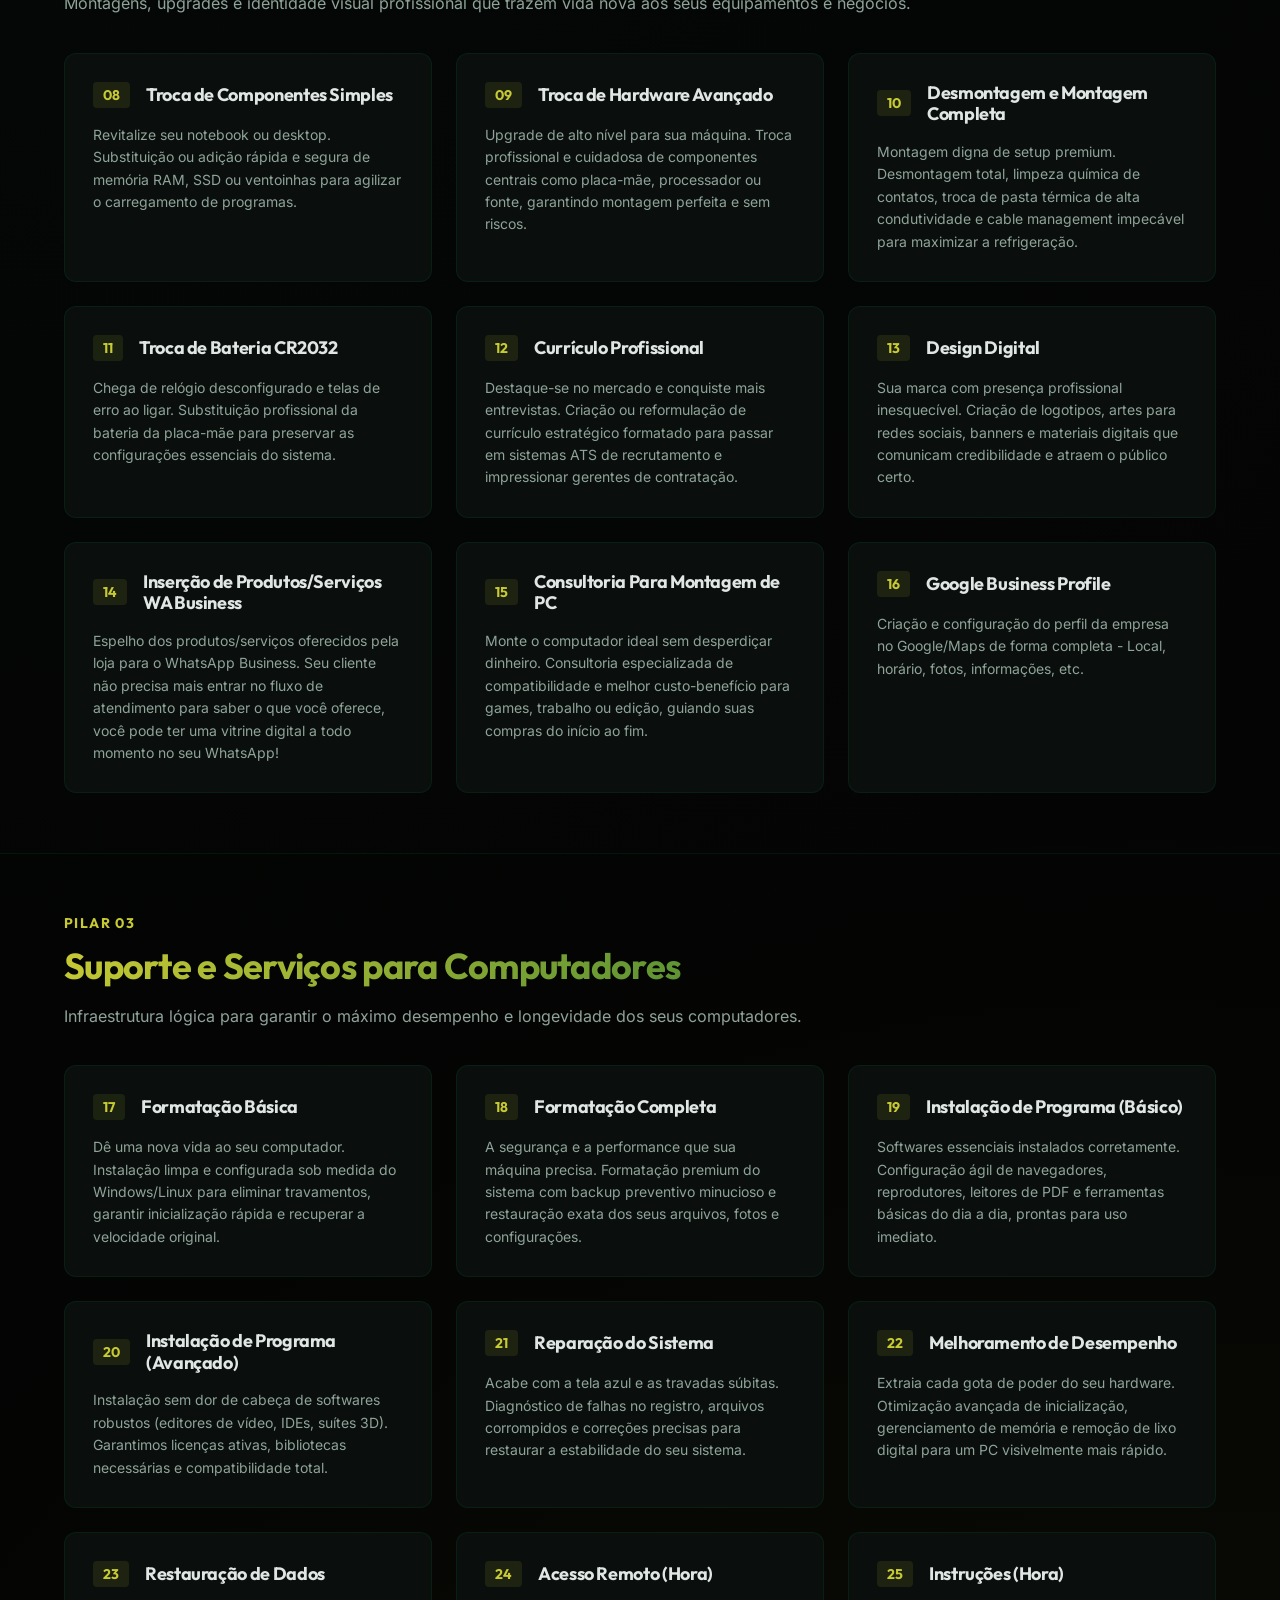
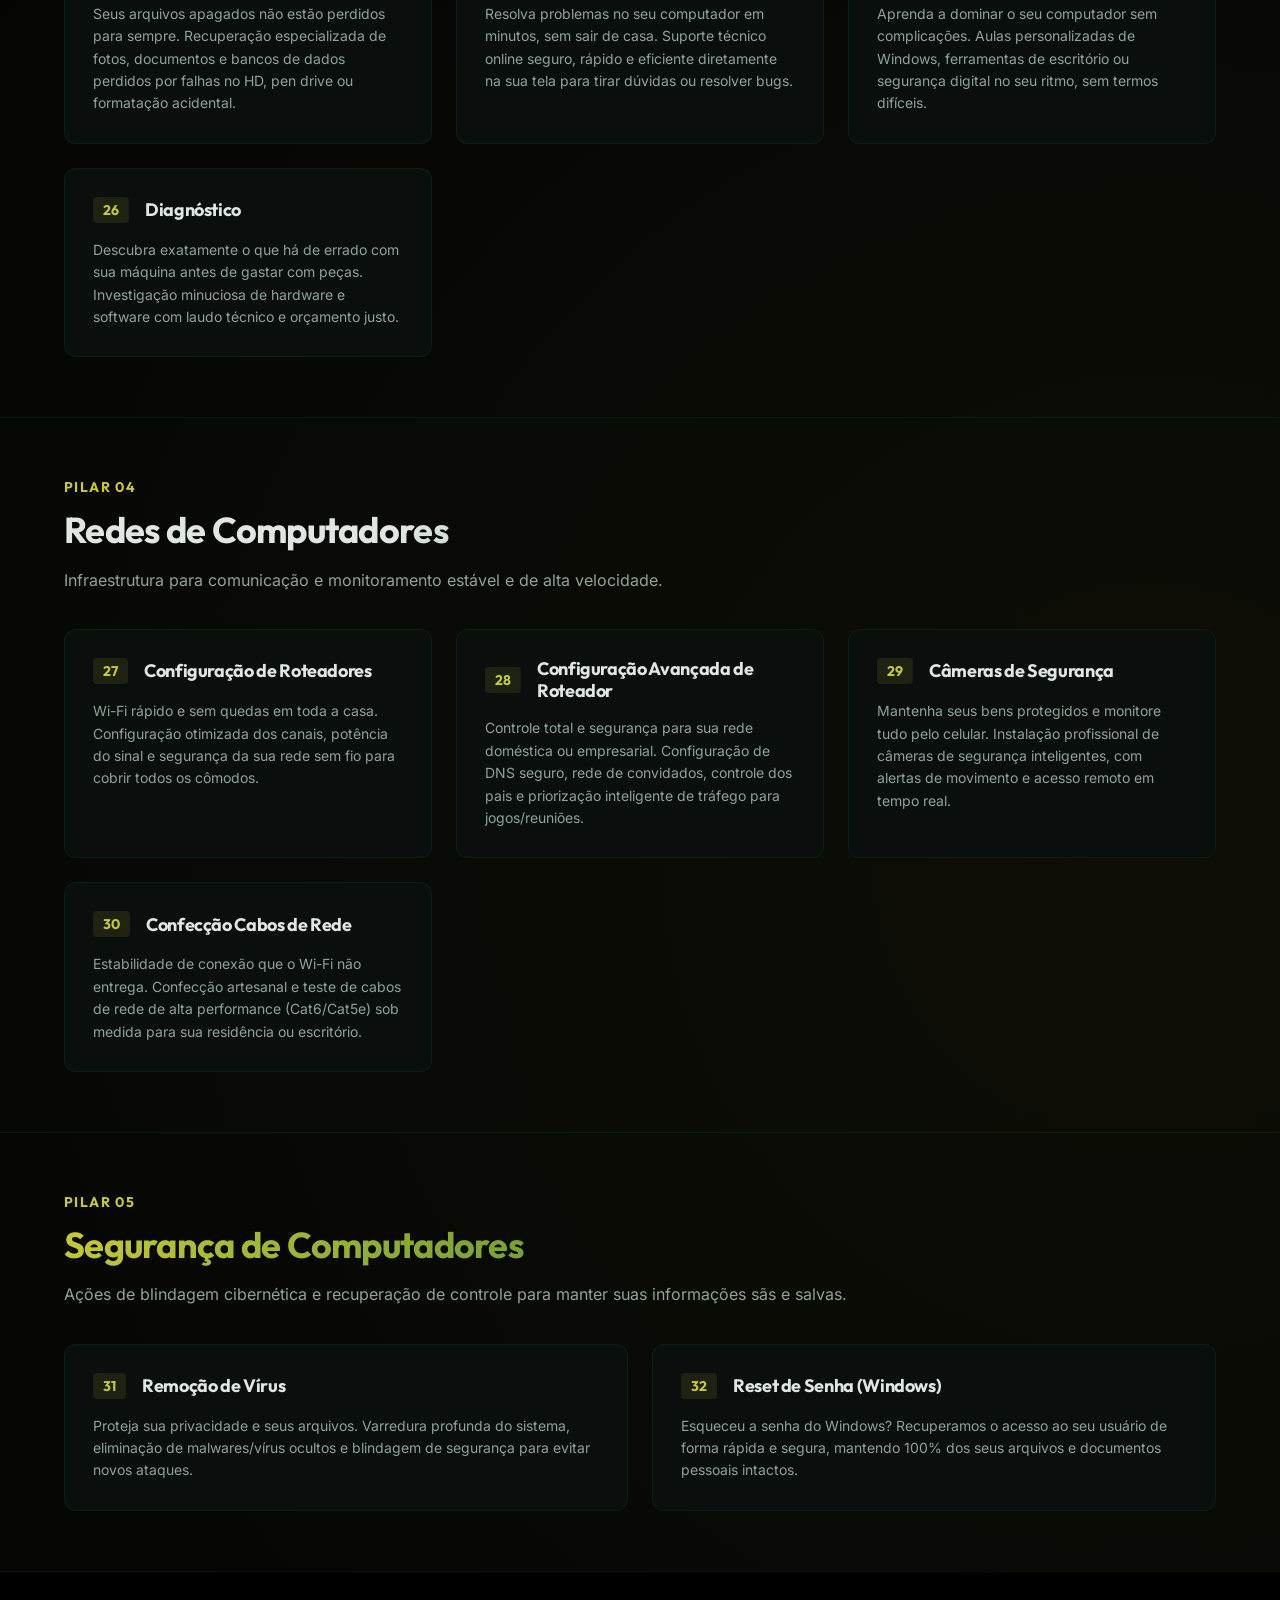
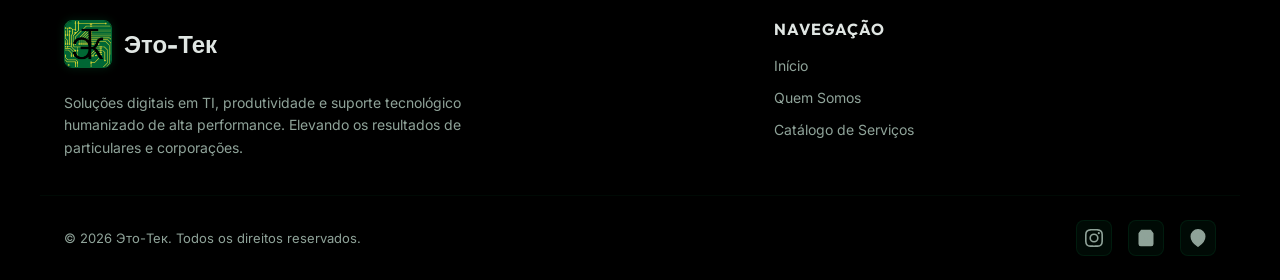
==== commit dcbac39c: "SEO tecnico | Canonical, Open Graph e dados estruturados | Robots, sitemap e manifest | Pagina 404 |" ====
--- a/servicos.html
+++ b/servicos.html
@@ -5,7 +5,23 @@
   <meta name="viewport" content="width=device-width, initial-scale=1.0">
   <meta name="description" content="Catálogo completo de soluções Это-Тек (@eto_tek). Suporte técnico, recuperação de acessos, planilhas automáticas, automação comercial, design de currículos e IA.">
   <title>Serviços | Это-Тек</title>
-  <link rel="icon" href="assets/images/letras_etk.png" type="image/png">
+  <link rel="canonical" href="https://etotek.com.br/servicos.html">
+  <meta name="theme-color" content="#040404">
+  <link rel="icon" href="assets/images/favicon_32.png" type="image/png" sizes="32x32">
+  <link rel="apple-touch-icon" href="assets/images/apple_touch_icon.png">
+  <link rel="manifest" href="site.webmanifest">
+  <meta property="og:type" content="website">
+  <meta property="og:locale" content="pt_BR">
+  <meta property="og:site_name" content="Это-Тек">
+  <meta property="og:title" content="Serviços | Это-Тек">
+  <meta property="og:description" content="Catálogo completo de soluções Это-Тек (@eto_tek). Suporte técnico, recuperação de acessos, planilhas automáticas, automação comercial, design de currículos e IA.">
+  <meta property="og:url" content="https://etotek.com.br/servicos.html">
+  <meta property="og:image" content="https://etotek.com.br/assets/images/og_etk.jpg">
+  <meta property="og:image:width" content="1200">
+  <meta property="og:image:height" content="630">
+  <meta property="og:image:alt" content="Logotipo Это-Тек">
+  <meta name="twitter:card" content="summary_large_image">
+  <script type="application/ld+json">{"@context": "https://schema.org", "@type": "Service", "serviceType": "Serviços de TI", "provider": {"@id": "https://etotek.com.br/#empresa"}, "areaServed": "BR", "url": "https://etotek.com.br/servicos.html"}</script>
   
   <!-- CSS Link -->
   <link rel="stylesheet" href="css/main.css">
@@ -16,7 +32,7 @@
   <header id="main-header">
     <div class="container nav-container">
       <a href="index.html" class="logo-link" id="nav-logo-link">
-        <img src="assets/images/logo_etk.jpg" alt="Logo Это-Тек" class="logo-img">
+        <img src="assets/images/logo_etk.jpg" alt="" class="logo-img">
         <span class="logo-text">Это-Тек</span>
       </a>
       
@@ -391,14 +407,14 @@
     <div class="container footer-grid">
       <div class="footer-brand" id="footer-brand-container">
         <a href="index.html" class="logo-link" style="margin-bottom: 8px;">
-          <img src="assets/images/logo_etk.jpg" alt="Logo Это-Тек" class="logo-img">
+          <img src="assets/images/logo_etk.jpg" alt="" class="logo-img">
           <span class="logo-text">Это-Тек</span>
         </a>
         <p class="footer-desc">Soluções digitais em TI, produtividade e suporte tecnológico humanizado de alta performance. Elevando os resultados de particulares e corporações.</p>
       </div>
       
       <div class="footer-nav" id="footer-nav-container">
-        <h4 class="footer-nav-title">Navegação</h4>
+        <p class="footer-nav-title">Navegação</p>
         <ul class="footer-nav-links">
           <li><a href="index.html" class="footer-nav-link" id="footer-link-home">Início</a></li>
           <li><a href="sobre.html" class="footer-nav-link" id="footer-link-sobre">Quem Somos</a></li>
--- a/css/main.css
+++ b/css/main.css
@@ -866,7 +866,10 @@
   object-fit: cover;
 }
 
-.google-biz-details h4 {
+.google-biz-nome {
+  font-family: var(--font-title);
+  font-weight: 700;
+  line-height: 1.2;
   font-size: 16px;
   color: var(--color-text);
   margin-bottom: 2px;
@@ -1020,7 +1023,10 @@
   object-fit: cover;
 }
 
-.olx-user-info h4 {
+.olx-user-nome {
+  font-family: var(--font-title);
+  font-weight: 700;
+  line-height: 1.2;
   font-size: 14px;
   color: var(--color-text);
   margin-bottom: 2px;
@@ -1316,6 +1322,7 @@
   font-family: var(--font-title);
   font-size: 16px;
   font-weight: 700;
+  line-height: 1.2;
   text-transform: uppercase;
   color: var(--color-text);
   letter-spacing: 0.05em;
@@ -1512,3 +1519,14 @@
   pointer-events: none;
   background-color: transparent;
 }
+
+.pagina-404 {
+  min-height: 100vh;
+  display: flex;
+  flex-direction: column;
+  align-items: center;
+  justify-content: center;
+  gap: 24px;
+  padding: 24px;
+  text-align: center;
+}
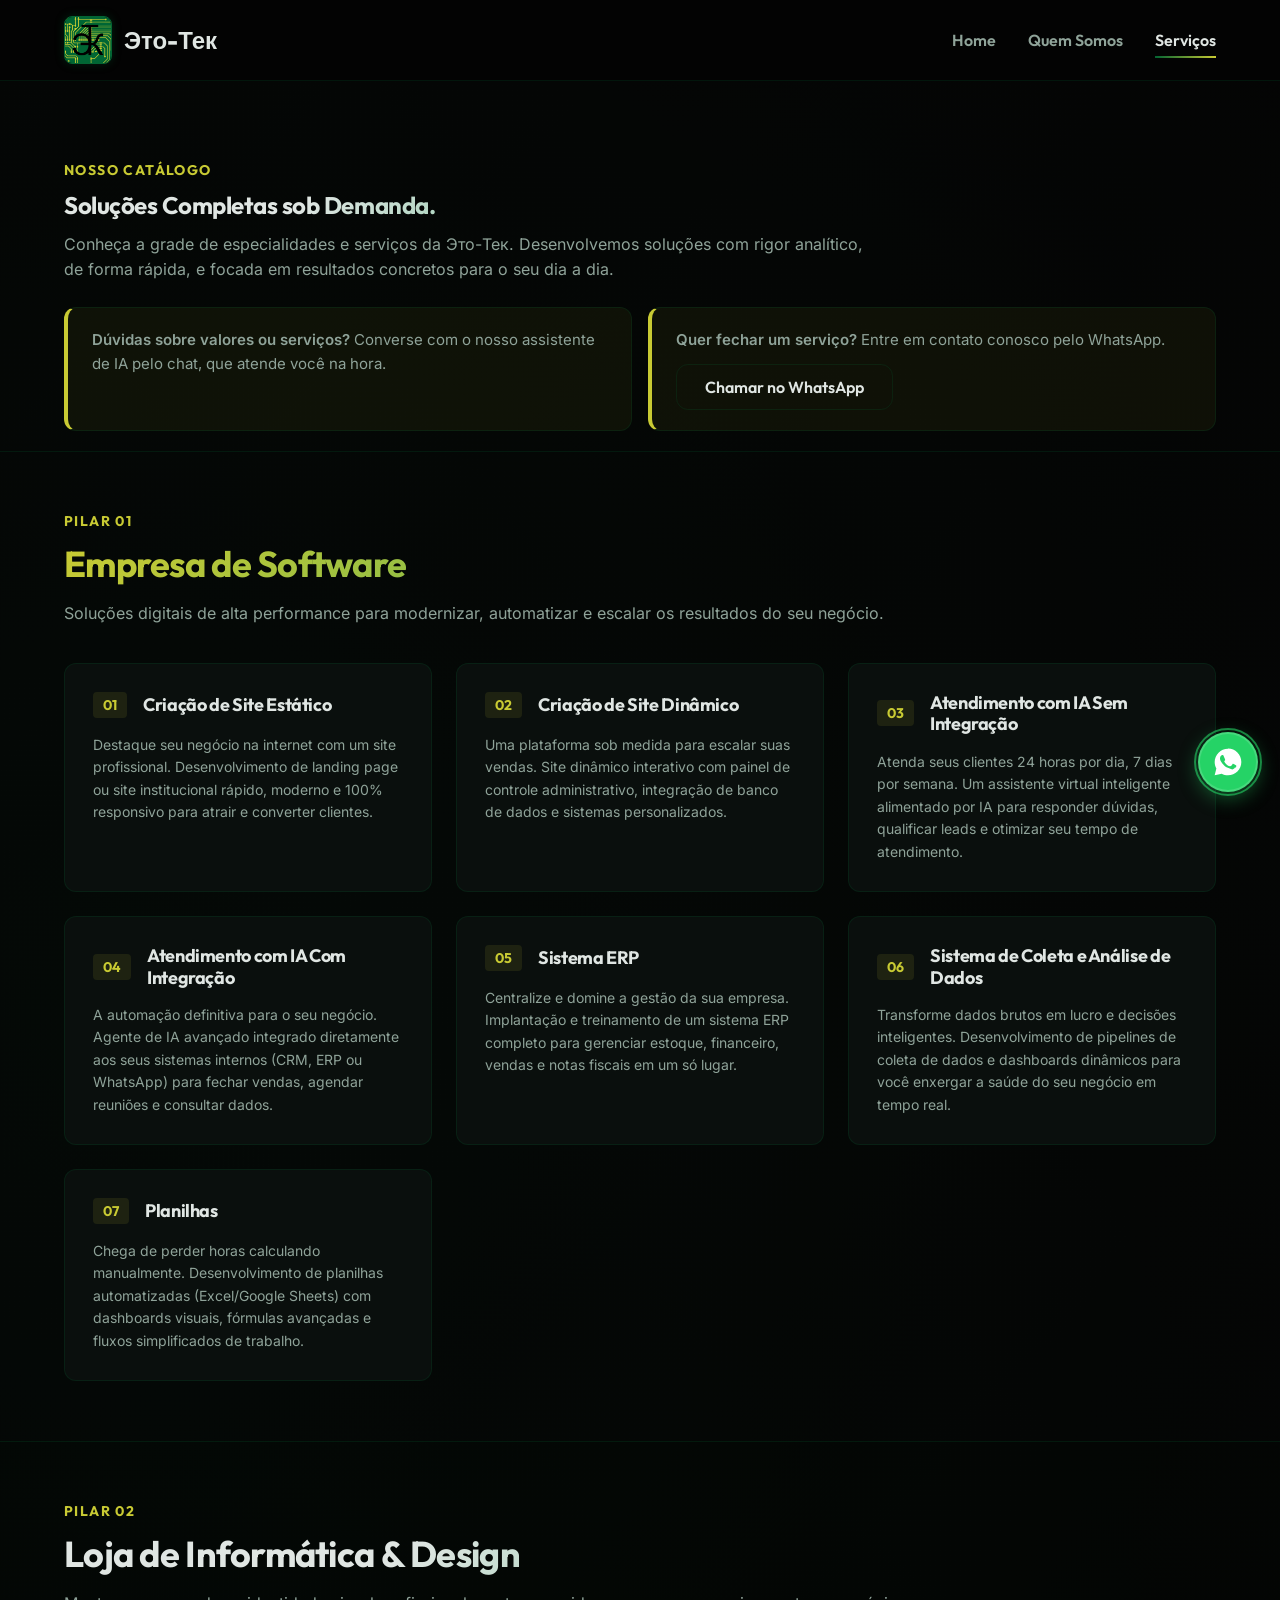
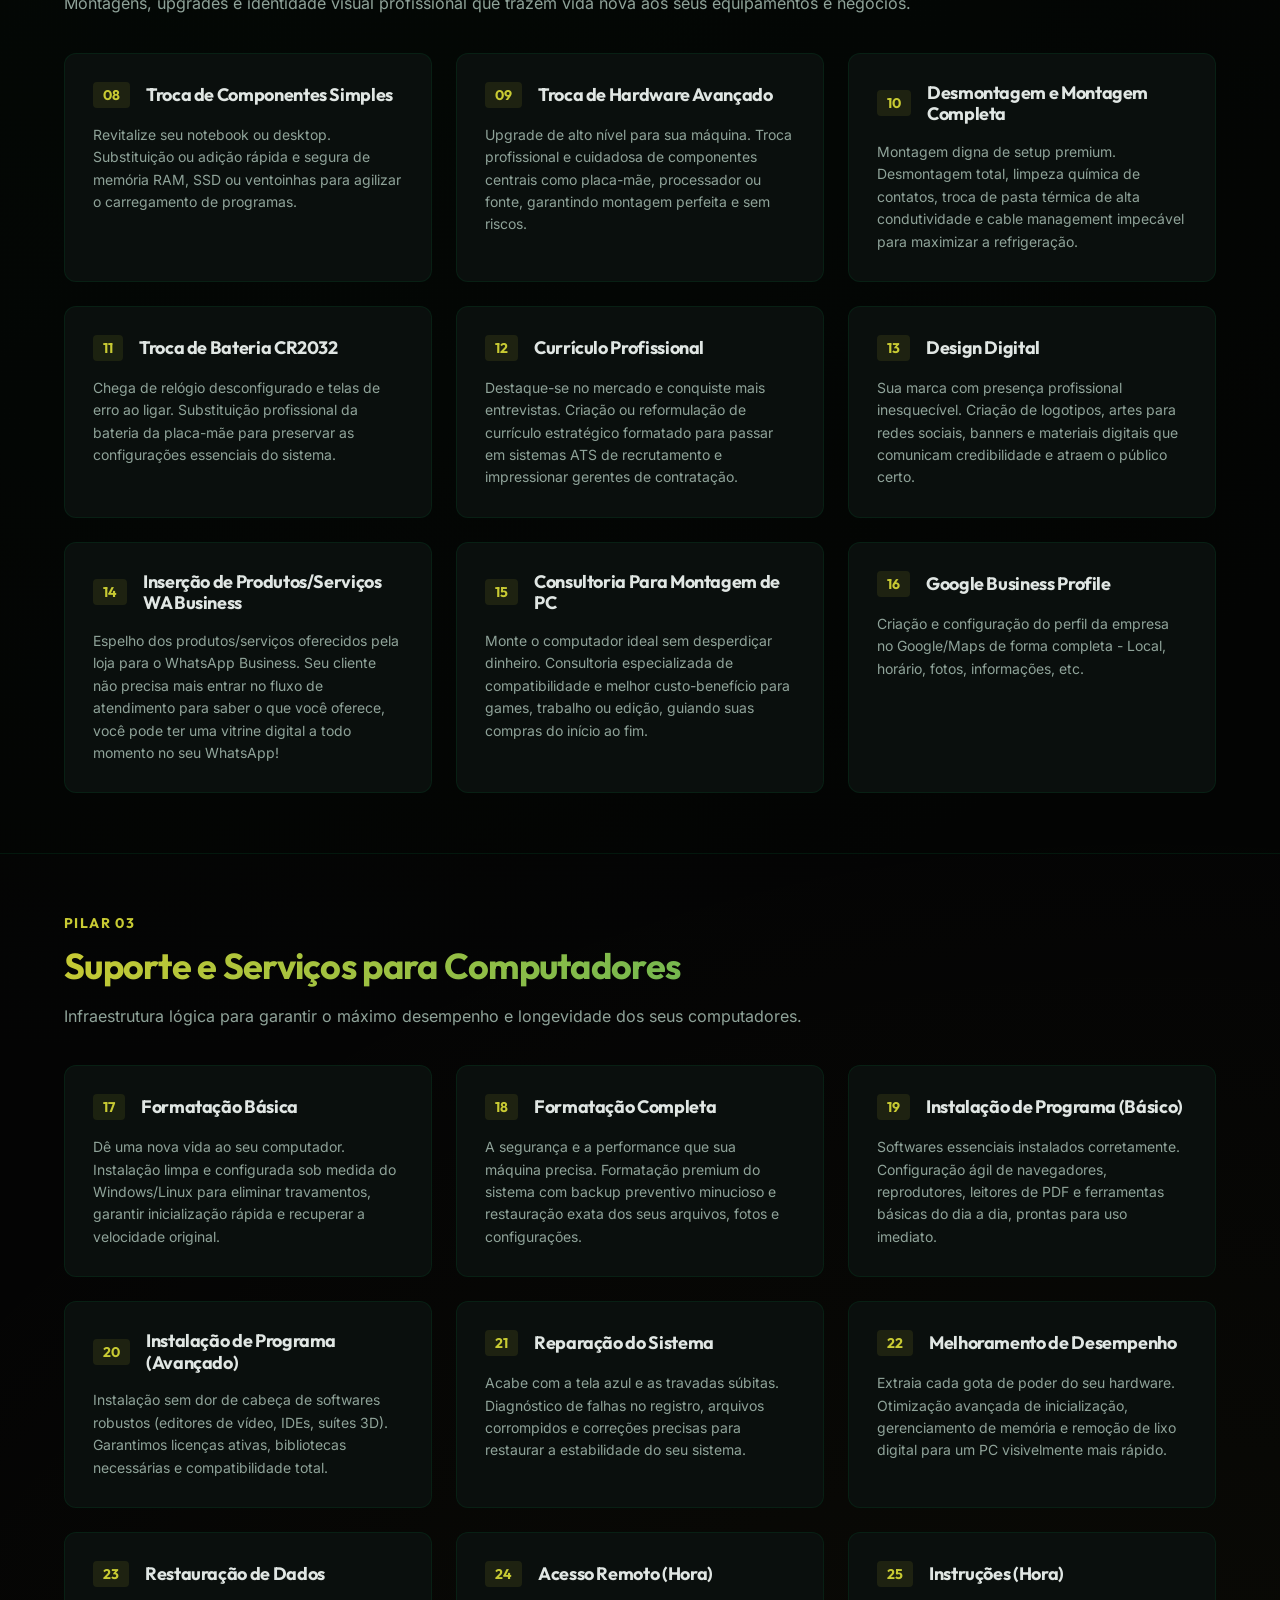
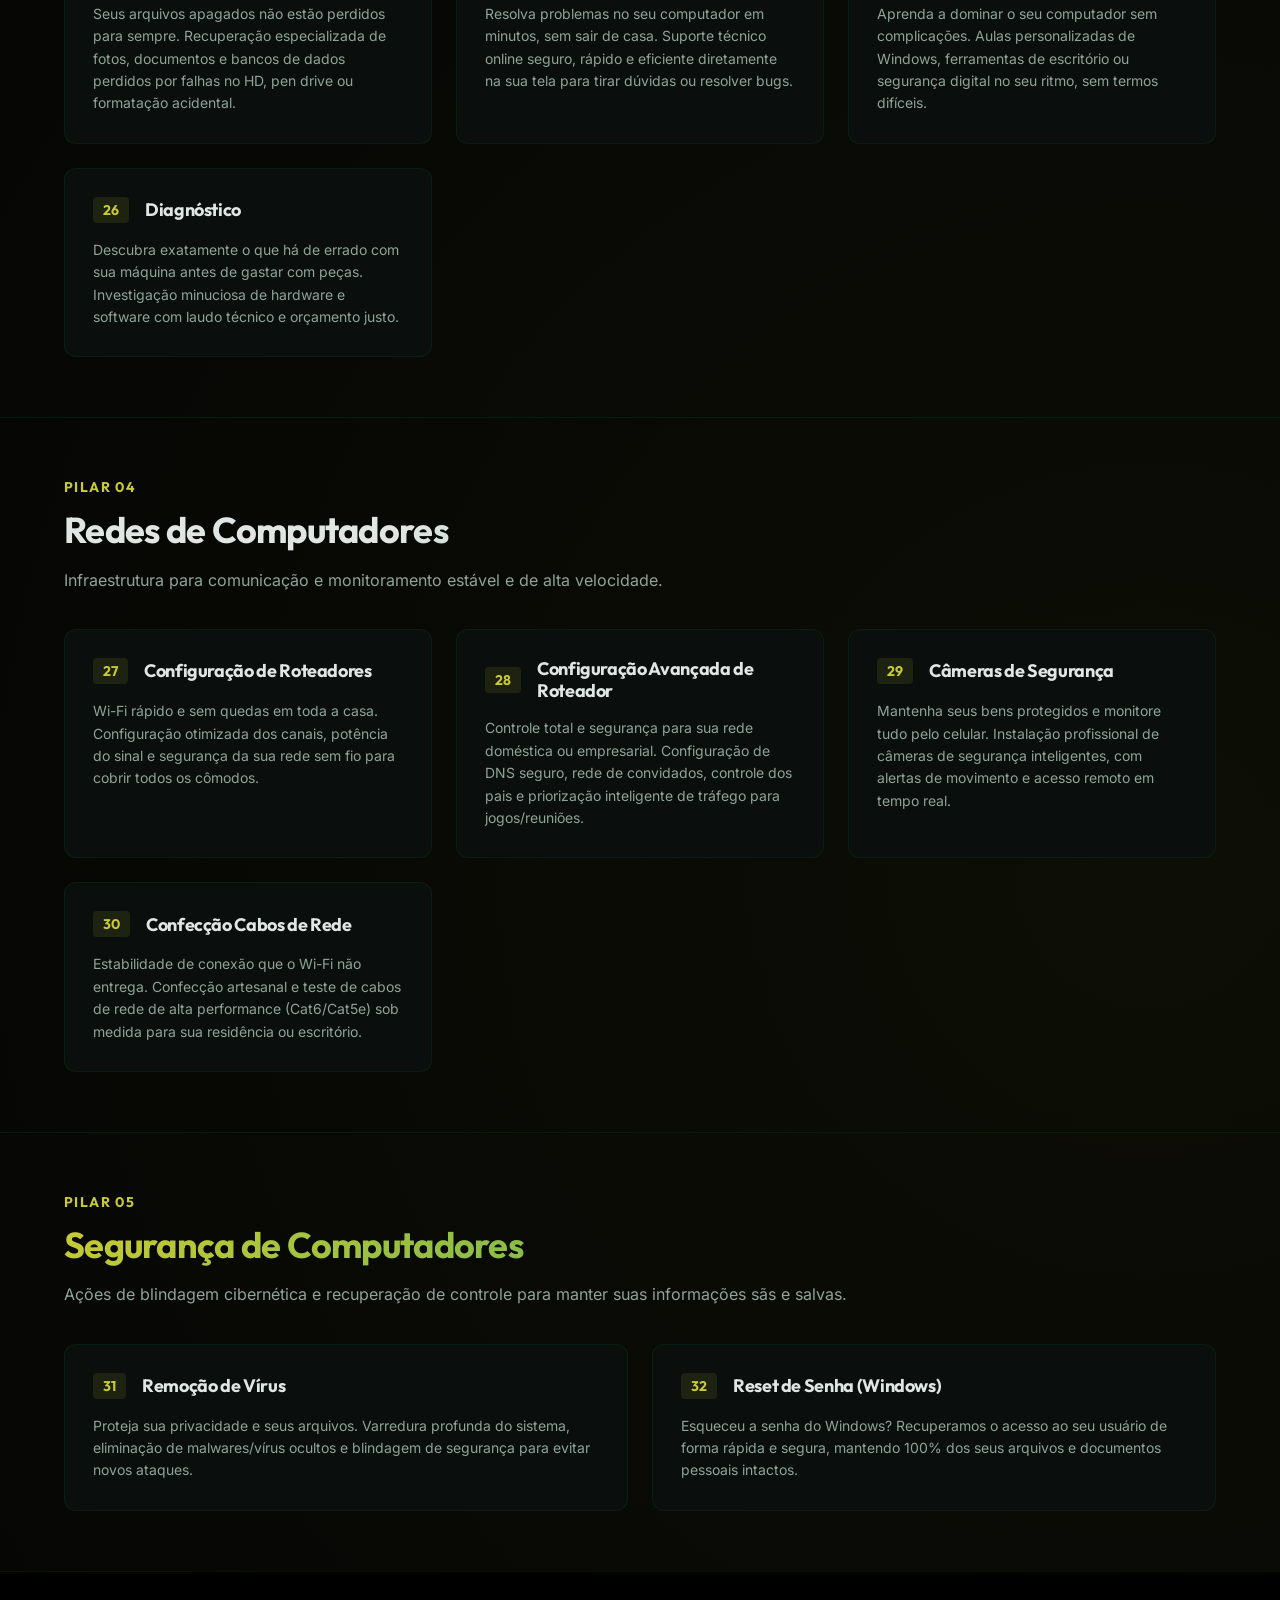
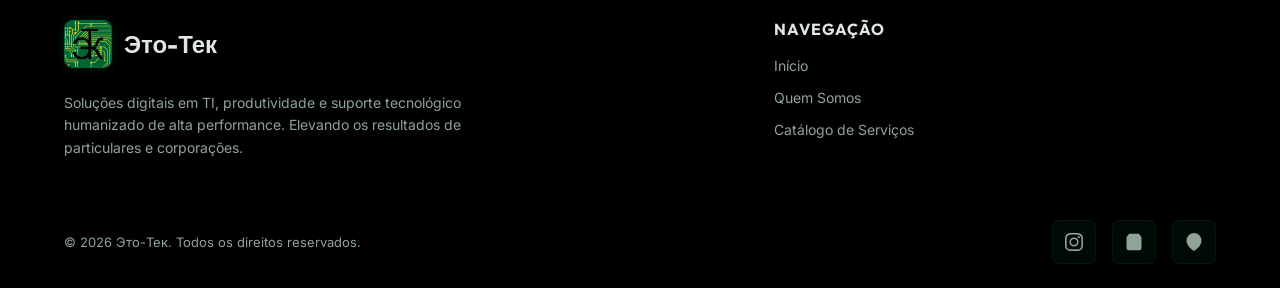
==== commit 110ac03c: "Acessibilidade | Skip link e landmarks nav | Menu mobile com aria-expanded, Esc e foco | Foco visive" ====
--- a/servicos.html
+++ b/servicos.html
@@ -27,31 +27,34 @@
   <link rel="stylesheet" href="css/main.css">
 </head>
 <body>
+  <a href="#conteudo" class="link-pular">Pular para o conteúdo</a>
 
   <!-- Navigation Header -->
   <header id="main-header">
     <div class="container nav-container">
       <a href="index.html" class="logo-link" id="nav-logo-link">
         <img src="assets/images/logo_etk.jpg" alt="" class="logo-img">
-        <span class="logo-text">Это-Тек</span>
+        <span class="logo-text" lang="ru">Это-Тек</span>
       </a>
       
-      <button class="menu-toggle" id="menu-toggle" aria-label="Abrir menu de navegação">
-        <svg viewBox="0 0 24 24">
+      <button type="button" class="menu-toggle" id="menu-toggle" aria-label="Abrir menu de navegação" aria-controls="nav-menu" aria-expanded="false">
+        <svg aria-hidden="true" focusable="false" viewBox="0 0 24 24">
           <path d="M4 6h16M4 12h16M4 18h16" stroke="currentColor" stroke-width="2" stroke-linecap="round"/>
         </svg>
       </button>
 
+      <nav aria-label="Principal">
       <ul class="nav-menu" id="nav-menu">
         <li><a href="index.html" class="nav-link" id="link-home">Home</a></li>
         <li><a href="sobre.html" class="nav-link" id="link-sobre">Quem Somos</a></li>
         <li><a href="servicos.html" class="nav-link" id="link-servicos">Serviços</a></li>
       </ul>
+      </nav>
     </div>
   </header>
 
   <!-- Main Content Area -->
-  <main>
+  <main id="conteudo">
     
     <!-- Services Hero Section -->
     <section class="servicos-hero-sec" id="servicos-hero">
@@ -59,7 +62,7 @@
         <div class="section-header" style="max-width: 800px; margin-bottom: 0;">
           <span class="section-tag">Nosso Catálogo</span>
           <h1 class="text-gradient-green" id="servicos-main-title">Soluções Completas sob Demanda.</h1>
-          <p style="margin-top: 12px; font-size: 16px;">Conheça a grade de especialidades e serviços da Это-Тек. Desenvolvemos soluções com rigor analítico, de forma rápida, e focada em resultados concretos para o seu dia a dia.</p>
+          <p style="margin-top: 12px; font-size: 1rem;">Conheça a grade de especialidades e serviços da Это-Тек. Desenvolvemos soluções com rigor analítico, de forma rápida, e focada em resultados concretos para o seu dia a dia.</p>
         </div>
 
         <div class="servicos-atendimento" id="servicos-atendimento">
@@ -69,11 +72,13 @@
           </div>
           <div class="servicos-atendimento-item" id="atendimento-fechamento">
             <p><b>Quer fechar um serviço?</b> Entre em contato conosco pelo WhatsApp.</p>
-            <a href="https://wa.me/5531998557532" class="btn btn-secondary" id="atendimento-whatsapp" target="_blank" rel="noopener noreferrer">Chamar no WhatsApp</a>
-          </div>
-        </div>
-      </div>
-    </section>
+            <a href="https://wa.me/5531998557532" class="btn btn-secondary" id="atendimento-whatsapp" target="_blank" rel="noopener noreferrer">Chamar no WhatsApp<span class="sr-only"> (abre em nova aba)</span></a>
+          </div>
+        </div>
+      </div>
+    </section>
+
+    <p class="sr-only" id="servicos-status" role="status" aria-live="polite"></p>
 
     <!-- Categoria 1: Empresa de Software -->
     <section class="servicos-cat-sec" id="software">
@@ -396,8 +401,8 @@
   </main>
 
   <!-- Floating WhatsApp Button -->
-  <a href="https://wa.me/5531998557532" class="whatsapp-float" id="whatsapp-floating-action" aria-label="Entrar em contato pelo WhatsApp" target="_blank" rel="noopener noreferrer">
-    <svg viewBox="0 0 24 24">
+  <a href="https://wa.me/5531998557532" class="whatsapp-float" id="whatsapp-floating-action" aria-label="Entrar em contato pelo WhatsApp (abre em nova aba)" target="_blank" rel="noopener noreferrer">
+    <svg aria-hidden="true" focusable="false" viewBox="0 0 24 24">
       <path d="M12.01 2.01c-5.52 0-10 4.48-10 10 0 1.77.46 3.42 1.27 4.88L2 22l5.3-1.27c1.4.77 3 1.21 4.7 1.21 5.52 0 10-4.48 10-10 0-5.52-4.47-10-9.99-10zm5.18 14.18c-.28.77-1.4 1.4-1.96 1.4-.56 0-1.12-.28-3.36-1.21-2.8-1.21-4.62-4.06-4.76-4.25-.14-.19-1.12-1.48-1.12-2.83a2.9 2.9 0 0 1 .93-2.16c.28-.28.56-.42.84-.42.14 0 .28 0 .42.06.14.06.28.14.42.42.28.7 1.12 2.76 1.21 2.9.09.19.09.37 0 .56-.09.19-.28.37-.42.56-.14.14-.28.32-.14.56.56 1.03 1.26 1.87 2.06 2.48.8.61 1.63.93 2.29.93.37 0 .65-.19.84-.37.28-.28.84-.93.93-1.21.09-.28.28-.37.47-.28.23.09 1.49.7 1.77.84.28.14.47.28.56.42.09.14.09.7-.19 1.48z"/>
     </svg>
   </a>
@@ -408,38 +413,38 @@
       <div class="footer-brand" id="footer-brand-container">
         <a href="index.html" class="logo-link" style="margin-bottom: 8px;">
           <img src="assets/images/logo_etk.jpg" alt="" class="logo-img">
-          <span class="logo-text">Это-Тек</span>
+          <span class="logo-text" lang="ru">Это-Тек</span>
         </a>
         <p class="footer-desc">Soluções digitais em TI, produtividade e suporte tecnológico humanizado de alta performance. Elevando os resultados de particulares e corporações.</p>
       </div>
       
-      <div class="footer-nav" id="footer-nav-container">
+      <nav class="footer-nav" id="footer-nav-container" aria-label="Rodapé">
         <p class="footer-nav-title">Navegação</p>
         <ul class="footer-nav-links">
           <li><a href="index.html" class="footer-nav-link" id="footer-link-home">Início</a></li>
           <li><a href="sobre.html" class="footer-nav-link" id="footer-link-sobre">Quem Somos</a></li>
           <li><a href="servicos.html" class="footer-nav-link" id="footer-link-servicos">Catálogo de Serviços</a></li>
         </ul>
-      </div>
+      </nav>
     </div>
     
     <div class="container footer-bottom">
-      <p class="copyright" id="footer-copyright">&copy; <span id="ano-copyright">2026</span> Это-Тек. Todos os direitos reservados.</p>
+      <p class="copyright" id="footer-copyright">&copy; <span id="ano-copyright">2026</span> <span lang="ru">Это-Тек</span>. Todos os direitos reservados.</p>
       <div class="footer-socials" id="footer-socials-container">
-        <a href="https://instagram.com/eto_tek" target="_blank" rel="noopener noreferrer" class="social-link" id="social-link-instagram" aria-label="Seguir a Это-Тек no Instagram">
-          <svg viewBox="0 0 24 24" fill="currentColor">
+        <a href="https://instagram.com/eto_tek" target="_blank" rel="noopener noreferrer" class="social-link" id="social-link-instagram" aria-label="Seguir a Eto-Tek no Instagram (abre em nova aba)">
+          <svg aria-hidden="true" focusable="false" viewBox="0 0 24 24" fill="currentColor">
             <path d="M12 2.163c3.204 0 3.584.012 4.85.07 3.252.148 4.771 1.691 4.919 4.919.058 1.265.069 1.645.069 4.849 0 3.205-.012 3.584-.069 4.849-.149 3.225-1.664 4.771-4.919 4.919-1.266.058-1.644.07-4.85.07-3.204 0-3.584-.012-4.849-.07-3.26-.149-4.771-1.699-4.919-4.92-.058-1.265-.07-1.644-.07-4.849 0-3.204.013-3.583.07-4.849.149-3.227 1.664-4.771 4.919-4.919 1.266-.057 1.645-.069 4.849-.069zM12 0C8.741 0 8.333.014 7.053.072 2.695.272.273 2.69.073 7.051.014 8.333 0 8.741 0 12c0 3.259.014 3.668.072 4.948.2 4.358 2.618 6.78 6.98 6.98 1.281.058 1.689.072 4.948.072 3.259 0 3.668-.014 4.948-.072 4.354-.2 6.782-2.618 6.979-6.98.059-1.28.073-1.689.073-4.948 0-3.259-.014-3.667-.072-4.947-.196-4.354-2.617-6.78-6.979-6.98C15.668.014 15.259 0 12 0zm0 5.838a6.162 6.162 0 1 0 0 12.324 6.162 6.162 0 0 0 0-12.324zM12 16a4 4 0 1 1 0-8 4 4 0 0 1 0 8zm6.406-11.845a1.44 1.44 0 1 0 0 2.881 1.44 1.44 0 0 0 0-2.881z"/>
           </svg>
         </a>
-        <a href="https://www.olx.com.br/perfil/eto-tek-90445063" target="_blank" rel="noopener noreferrer" class="social-link" id="social-link-olx" aria-label="Perfil da Это-Тек na OLX">
-          <svg viewBox="0 0 24 24" fill="none" stroke="currentColor" stroke-width="2">
+        <a href="https://www.olx.com.br/perfil/eto-tek-90445063" target="_blank" rel="noopener noreferrer" class="social-link" id="social-link-olx" aria-label="Perfil da Eto-Tek na OLX (abre em nova aba)">
+          <svg aria-hidden="true" focusable="false" viewBox="0 0 24 24" fill="none" stroke="currentColor" stroke-width="2">
             <path d="M6 2L3 6v14a2 2 0 0 0 2 2h14a2 2 0 0 0 2-2V6l-3-4z"></path>
             <line x1="3" y1="6" x2="21" y2="6"></line>
             <path d="M16 10a4 4 0 0 1-8 0"></path>
           </svg>
         </a>
-        <a href="https://g.page/r/CdzhImuVLCRQEBM/review" target="_blank" rel="noopener noreferrer" class="social-link" id="social-link-maps" aria-label="Avaliações no Google Maps">
-          <svg viewBox="0 0 24 24" fill="none" stroke="currentColor" stroke-width="2">
+        <a href="https://g.page/r/CdzhImuVLCRQEBM/review" target="_blank" rel="noopener noreferrer" class="social-link" id="social-link-maps" aria-label="Avaliações no Google Maps (abre em nova aba)">
+          <svg aria-hidden="true" focusable="false" viewBox="0 0 24 24" fill="none" stroke="currentColor" stroke-width="2">
             <path d="M21 10c0 7-9 13-9 13s-9-6-9-13a9 9 0 0 1 18 0z"></path>
             <circle cx="12" cy="10" r="3"></circle>
           </svg>
--- a/css/main.css
+++ b/css/main.css
@@ -49,6 +49,7 @@
   --color-bg-nav: rgba(4, 4, 4, 0.85);
   --color-primary: #046433;
   --color-primary-rgb: 4, 100, 51;
+  --color-primary-claro: #2fa866;
   --color-accent: #c8ca33;
   --color-accent-rgb: 200, 202, 51;
   --color-text: #e0e6e3;
@@ -100,6 +101,44 @@
   pointer-events: none;
 }
 
+:focus-visible {
+  outline: 2px solid var(--color-accent);
+  outline-offset: 2px;
+}
+
+.sr-only {
+  position: absolute;
+  width: 1px;
+  height: 1px;
+  padding: 0;
+  margin: -1px;
+  overflow: hidden;
+  clip-path: inset(50%);
+  white-space: nowrap;
+  border: 0;
+}
+
+.link-pular {
+  position: absolute;
+  top: -100px;
+  left: 16px;
+  z-index: 1000;
+  padding: 12px 20px;
+  background-color: var(--color-accent);
+  color: var(--color-black);
+  font-family: var(--font-title);
+  font-weight: 700;
+  border-radius: var(--border-radius);
+}
+
+.link-pular:focus {
+  top: 16px;
+}
+
+main {
+  scroll-margin-top: 80px;
+}
+
 a {
   text-decoration: none;
   color: inherit;
@@ -127,13 +166,13 @@
 }
 
 .text-gradient-green {
-  background: linear-gradient(135deg, var(--color-text) 30%, var(--color-primary) 100%);
+  background: linear-gradient(135deg, var(--color-text) 30%, var(--color-primary-claro) 100%);
   -webkit-background-clip: text;
   -webkit-text-fill-color: transparent;
 }
 
 .text-gradient-accent {
-  background: linear-gradient(135deg, var(--color-accent) 0%, var(--color-primary) 100%);
+  background: linear-gradient(135deg, var(--color-accent) 0%, var(--color-primary-claro) 100%);
   -webkit-background-clip: text;
   -webkit-text-fill-color: transparent;
 }
@@ -181,7 +220,7 @@
 
 .logo-text {
   font-family: var(--font-title);
-  font-size: 24px;
+  font-size: 1.5rem;
   font-weight: 800;
   color: var(--color-text);
 }
@@ -200,7 +239,7 @@
 .nav-link {
   font-family: var(--font-title);
   font-weight: 600;
-  font-size: 16px;
+  font-size: 1rem;
   color: var(--color-text-muted);
   position: relative;
   padding: 8px 0;
@@ -227,11 +266,15 @@
 
 .menu-toggle {
   display: none;
+  align-items: center;
+  justify-content: center;
+  min-width: 44px;
+  min-height: 44px;
   background: none;
   border: none;
   color: var(--color-text);
   cursor: pointer;
-  padding: 4px;
+  padding: 8px;
 }
 
 .menu-toggle svg {
@@ -252,7 +295,7 @@
   border-radius: var(--border-radius);
   font-family: var(--font-title);
   font-weight: 600;
-  font-size: 16px;
+  font-size: 1rem;
   cursor: pointer;
   transition: var(--transition);
 }
@@ -299,7 +342,7 @@
   color: var(--color-accent);
   font-family: var(--font-title);
   font-weight: 700;
-  font-size: 14px;
+  font-size: 0.875rem;
   text-transform: uppercase;
   letter-spacing: 0.1em;
   margin-bottom: 12px;
@@ -307,7 +350,7 @@
 }
 
 .section-title {
-  font-size: 36px;
+  font-size: 2.25rem;
   margin-bottom: 16px;
 }
 
@@ -341,20 +384,20 @@
   border: 1px solid var(--border-light);
   padding: 6px 16px;
   border-radius: 50px;
-  font-size: 14px;
+  font-size: 0.875rem;
   font-weight: 500;
   color: var(--color-accent);
   margin-bottom: 24px;
 }
 
 .hero-title {
-  font-size: 56px;
+  font-size: 3.5rem;
   line-height: 1.1;
   margin-bottom: 20px;
 }
 
 .hero-desc {
-  font-size: 18px;
+  font-size: 1.125rem;
   margin-bottom: 32px;
   max-width: 550px;
 }
@@ -460,7 +503,7 @@
 }
 
 .about-feature-title {
-  font-size: 18px;
+  font-size: 1.125rem;
   color: var(--color-text);
   margin-bottom: 6px;
 }
@@ -532,13 +575,13 @@
 }
 
 .pillar-card-title {
-  font-size: 20px;
+  font-size: 1.25rem;
   margin-bottom: 12px;
   color: var(--color-text);
 }
 
 .pillar-card-desc {
-  font-size: 14px;
+  font-size: 0.875rem;
   margin-bottom: 20px;
   flex-grow: 1;
 }
@@ -549,7 +592,7 @@
   gap: 6px;
   font-family: var(--font-title);
   font-weight: 700;
-  font-size: 14px;
+  font-size: 0.875rem;
   color: var(--color-accent);
 }
 
@@ -577,7 +620,7 @@
 }
 
 .sobre-hero-content h1 {
-  font-size: 48px;
+  font-size: 3rem;
   margin-bottom: 24px;
 }
 
@@ -634,13 +677,13 @@
 }
 
 .valor-title {
-  font-size: 18px;
+  font-size: 1.125rem;
   margin-bottom: 8px;
   color: var(--color-text);
 }
 
 .valor-desc {
-  font-size: 13.5px;
+  font-size: 0.84375rem;
 }
 
 /* Instagram Showcase Section */
@@ -704,14 +747,14 @@
 }
 
 .ig-username {
-  font-size: 14px;
+  font-size: 0.875rem;
   font-weight: 600;
   color: var(--color-text);
 }
 
 .ig-badge {
   color: var(--color-accent);
-  font-size: 12px;
+  font-size: 0.8125rem;
 }
 
 .ig-content {
@@ -764,7 +807,7 @@
 
 .ig-graphic-text {
   font-family: var(--font-title);
-  font-size: 20px;
+  font-size: 1.25rem;
   font-weight: 700;
   color: var(--color-text);
   letter-spacing: 0.05em;
@@ -778,7 +821,7 @@
   display: flex;
   gap: 16px;
   padding: 16px;
-  font-size: 20px;
+  font-size: 1.25rem;
   border-top: 1px solid rgba(4, 100, 51, 0.1);
   color: var(--color-text);
 }
@@ -788,14 +831,14 @@
 }
 
 .ig-likes {
-  font-size: 13px;
+  font-size: 0.8125rem;
   font-weight: 600;
   margin-bottom: 6px;
   display: block;
 }
 
 .ig-caption {
-  font-size: 13px;
+  font-size: 0.8125rem;
 }
 
 .ig-hashtag {
@@ -870,7 +913,7 @@
   font-family: var(--font-title);
   font-weight: 700;
   line-height: 1.2;
-  font-size: 16px;
+  font-size: 1rem;
   color: var(--color-text);
   margin-bottom: 2px;
 }
@@ -879,7 +922,7 @@
   display: flex;
   align-items: center;
   gap: 6px;
-  font-size: 13px;
+  font-size: 0.8125rem;
   color: var(--color-text-muted);
 }
 
@@ -902,7 +945,7 @@
   flex-direction: column;
   align-items: center;
   gap: 6px;
-  font-size: 11px;
+  font-size: 0.8125rem;
   color: var(--color-text-muted);
   font-weight: 500;
 }
@@ -957,7 +1000,7 @@
   align-items: center;
   justify-content: center;
   font-weight: 700;
-  font-size: 12px;
+  font-size: 0.8125rem;
 }
 
 .google-reviewer-info {
@@ -966,23 +1009,23 @@
 }
 
 .google-reviewer-name {
-  font-size: 13px;
+  font-size: 0.8125rem;
   font-weight: 600;
   color: var(--color-text);
 }
 
 .google-review-date {
-  font-size: 11px;
+  font-size: 0.8125rem;
   color: var(--color-text-muted);
 }
 
 .google-review-stars {
   color: var(--color-accent);
-  font-size: 11px;
+  font-size: 0.8125rem;
 }
 
 .google-review-text {
-  font-size: 12px;
+  font-size: 0.8125rem;
   line-height: 1.5;
   color: var(--color-text);
 }
@@ -1027,7 +1070,7 @@
   font-family: var(--font-title);
   font-weight: 700;
   line-height: 1.2;
-  font-size: 14px;
+  font-size: 0.875rem;
   color: var(--color-text);
   margin-bottom: 2px;
   display: flex;
@@ -1036,7 +1079,7 @@
 }
 
 .olx-verified-badge {
-  font-size: 10px;
+  font-size: 0.8125rem;
   background-color: rgba(200, 202, 51, 0.15);
   color: var(--color-accent);
   padding: 1px 6px;
@@ -1045,7 +1088,7 @@
 }
 
 .olx-user-info p {
-  font-size: 11px;
+  font-size: 0.8125rem;
   color: var(--color-text-muted);
 }
 
@@ -1094,14 +1137,14 @@
 }
 
 .olx-product-title {
-  font-size: 15px;
+  font-size: 0.9375rem;
   font-weight: 700;
   color: var(--color-text);
   font-family: var(--font-title);
 }
 
 .olx-product-price {
-  font-size: 18px;
+  font-size: 1.125rem;
   font-weight: 800;
   color: var(--color-accent);
   font-family: var(--font-title);
@@ -1112,7 +1155,7 @@
   display: flex;
   justify-content: space-between;
   align-items: center;
-  font-size: 12px;
+  font-size: 0.8125rem;
   color: var(--color-text-muted);
 }
 
@@ -1164,7 +1207,7 @@
 
 .servicos-atendimento-item p {
   margin: 0;
-  font-size: 15px;
+  font-size: 0.9375rem;
   color: var(--color-text-muted);
 }
 
@@ -1214,7 +1257,7 @@
 
 .service-card-number {
   font-family: var(--font-title);
-  font-size: 14px;
+  font-size: 0.875rem;
   font-weight: 700;
   color: var(--color-accent);
   background-color: rgba(200, 202, 51, 0.1);
@@ -1223,12 +1266,12 @@
 }
 
 .service-card-title {
-  font-size: 18px;
+  font-size: 1.125rem;
   color: var(--color-text);
 }
 
 .service-card-desc {
-  font-size: 14px;
+  font-size: 0.875rem;
   flex-grow: 1;
 }
 
@@ -1308,7 +1351,7 @@
 }
 
 .footer-desc {
-  font-size: 14px;
+  font-size: 0.875rem;
   max-width: 400px;
 }
 
@@ -1320,7 +1363,7 @@
 
 .footer-nav-title {
   font-family: var(--font-title);
-  font-size: 16px;
+  font-size: 1rem;
   font-weight: 700;
   line-height: 1.2;
   text-transform: uppercase;
@@ -1336,7 +1379,7 @@
 }
 
 .footer-nav-link {
-  font-size: 14px;
+  font-size: 0.875rem;
   color: var(--color-text-muted);
 }
 
@@ -1356,7 +1399,7 @@
 }
 
 .copyright {
-  font-size: 13px;
+  font-size: 0.8125rem;
   color: var(--color-text-muted);
 }
 
@@ -1366,8 +1409,8 @@
 }
 
 .social-link {
-  width: 36px;
-  height: 36px;
+  width: 44px;
+  height: 44px;
   background-color: rgba(4, 100, 51, 0.1);
   border: 1px solid var(--border-light);
   border-radius: 8px;
@@ -1461,7 +1504,7 @@
   }
   
   .hero-title {
-    font-size: 40px;
+    font-size: 2.5rem;
   }
   
   .hero-logo-img {
@@ -1470,7 +1513,7 @@
   }
   
   .menu-toggle {
-    display: block;
+    display: flex;
   }
   
   .nav-menu {
@@ -1484,11 +1527,13 @@
     padding: 48px 24px;
     gap: 24px;
     border-top: 1px solid var(--border-light);
+    visibility: hidden;
     transition: var(--transition);
   }
   
   .nav-menu.open {
     left: 0;
+    visibility: visible;
   }
   
   .footer-grid {
@@ -1506,6 +1551,19 @@
   .whatsapp-float svg {
     width: 28px;
     height: 28px;
+  }
+}
+
+@media (prefers-reduced-motion: reduce) {
+  html {
+    scroll-behavior: auto;
+  }
+
+  *,
+  *::before,
+  *::after {
+    animation: none !important;
+    transition-duration: 0.01ms !important;
   }
 }
 
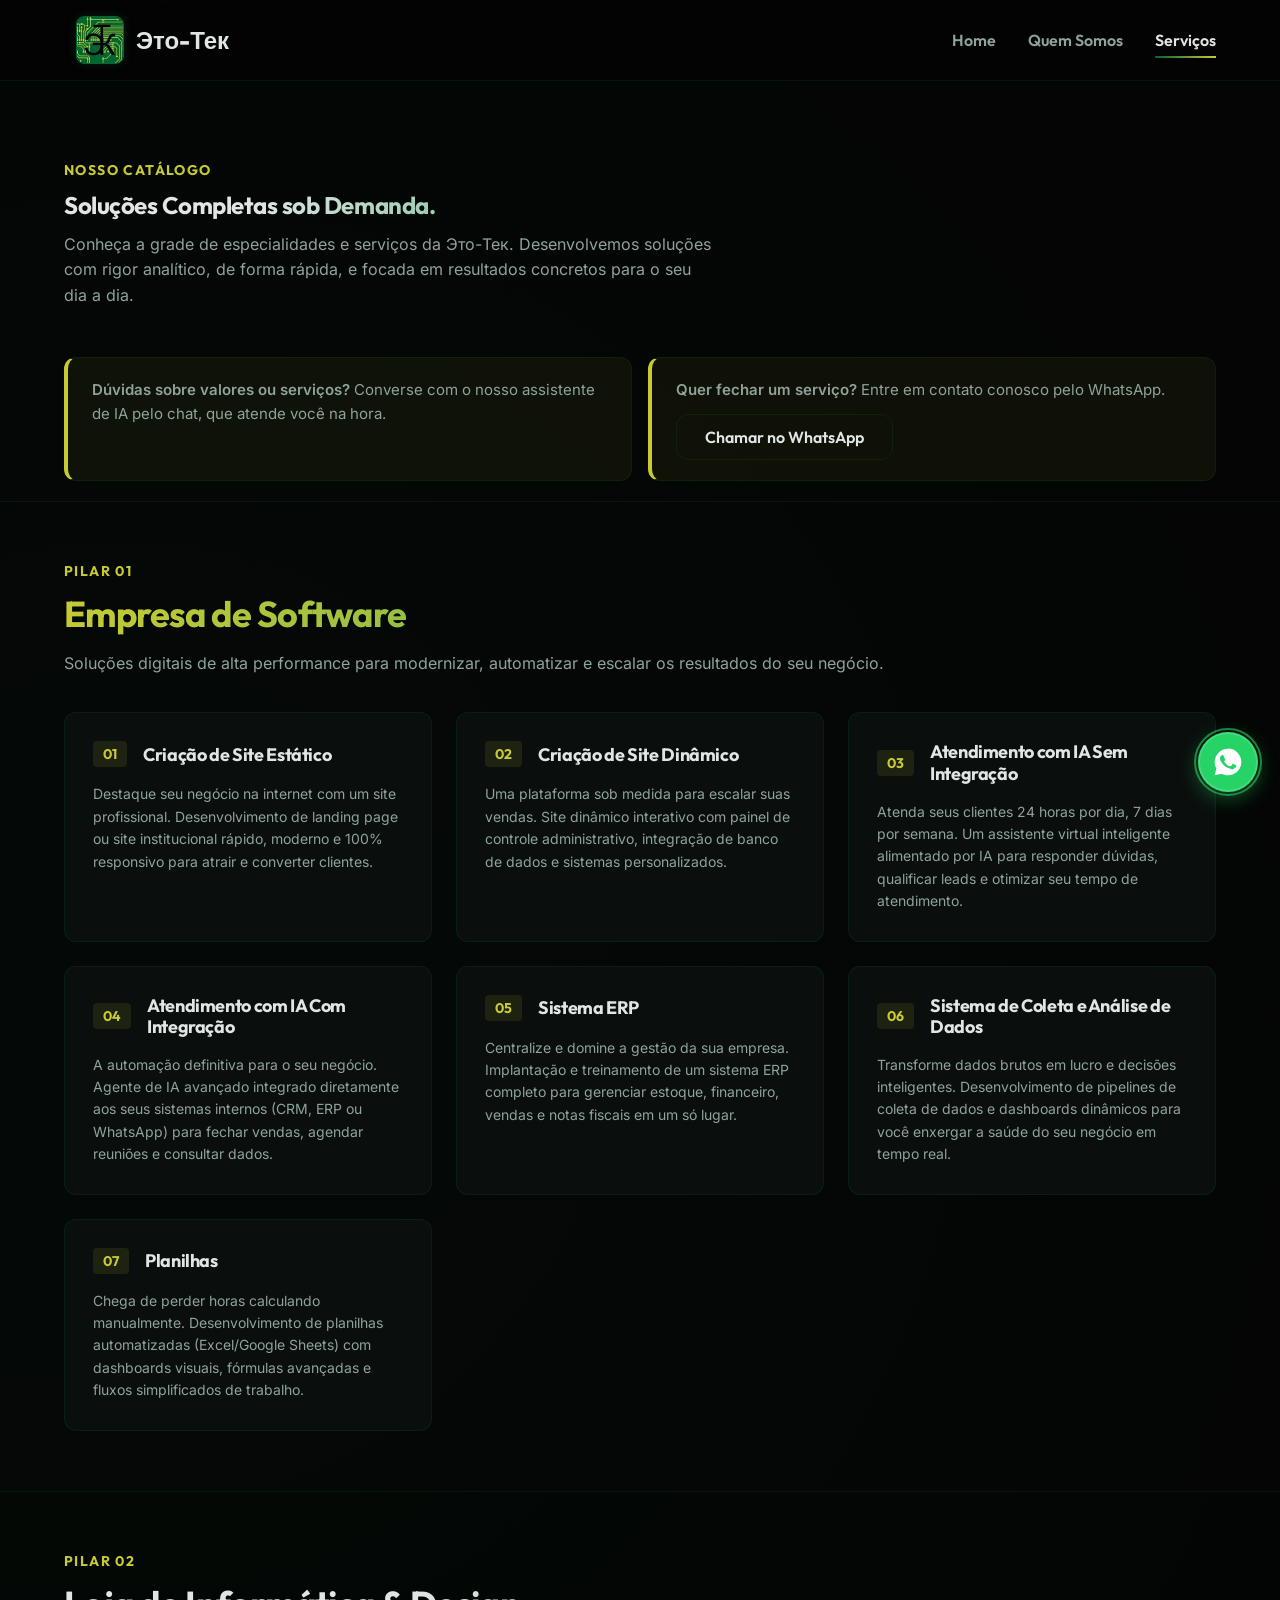
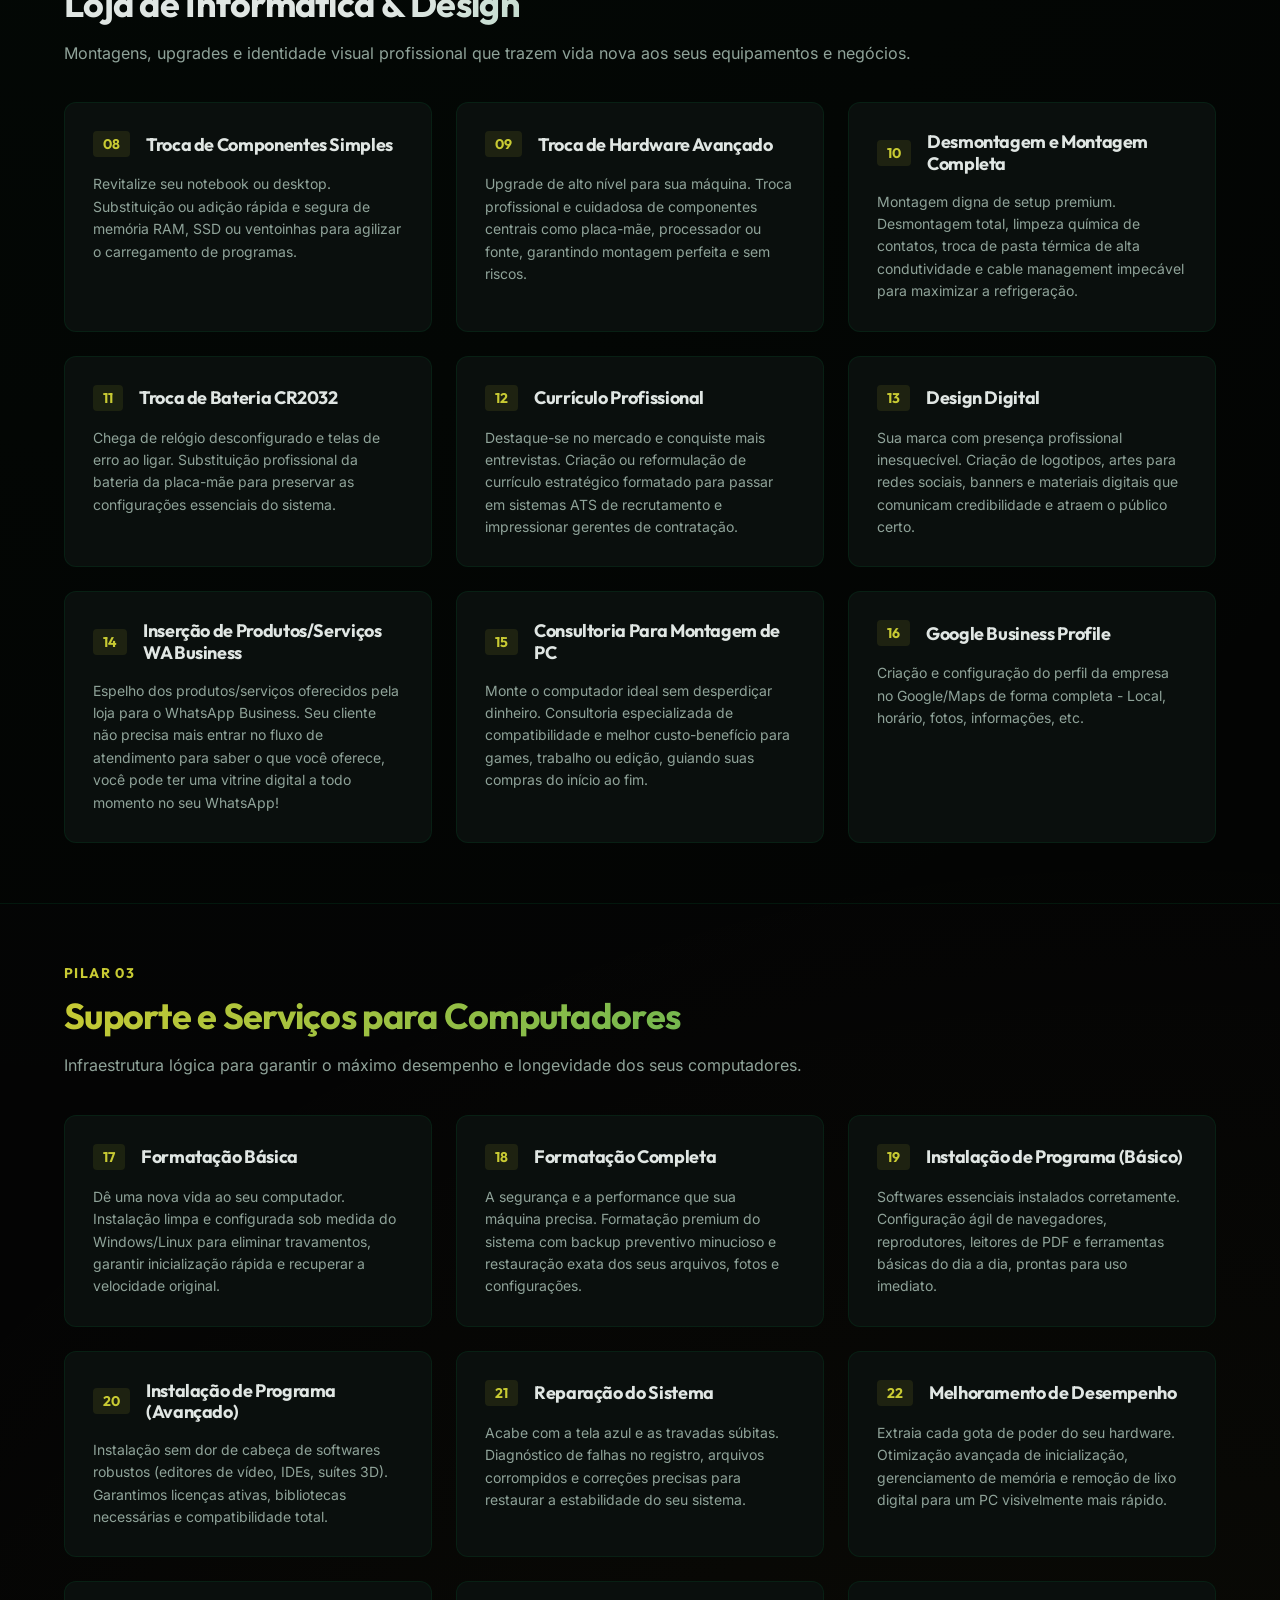
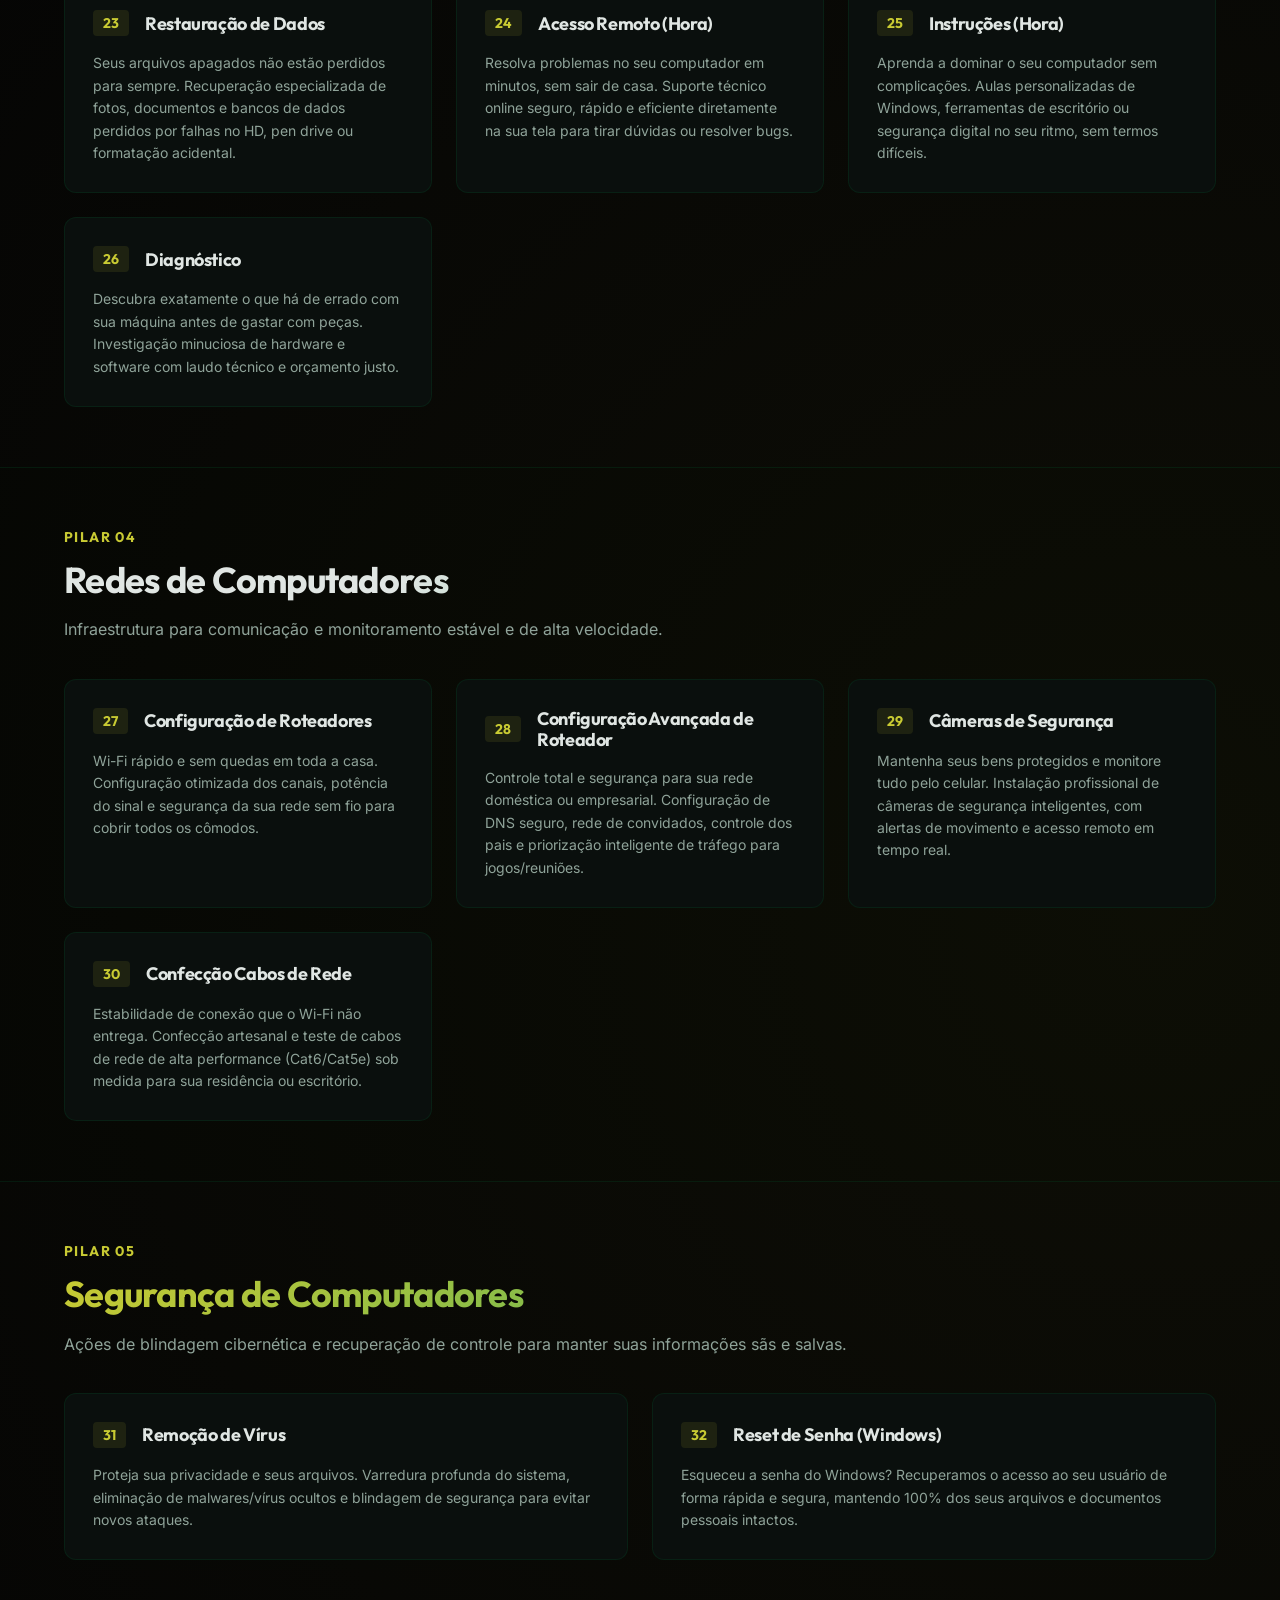
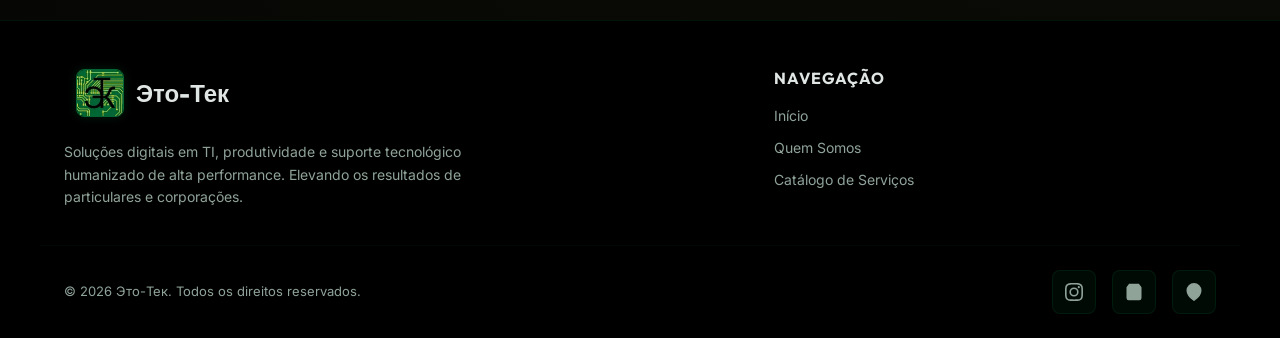
==== commit fbb14c5d: "Performance e usabilidade | Logo em AVIF/WebP com picture (282 KB -> 15 KB) | Dimensoes e lazy load " ====
--- a/servicos.html
+++ b/servicos.html
@@ -24,6 +24,8 @@
   <script type="application/ld+json">{"@context": "https://schema.org", "@type": "Service", "serviceType": "Serviços de TI", "provider": {"@id": "https://etotek.com.br/#empresa"}, "areaServed": "BR", "url": "https://etotek.com.br/servicos.html"}</script>
   
   <!-- CSS Link -->
+    <link rel="preload" href="assets/fonts/inter_latin.woff2" as="font" type="font/woff2" crossorigin>
+  <link rel="preload" href="assets/fonts/outfit_latin.woff2" as="font" type="font/woff2" crossorigin>
   <link rel="stylesheet" href="css/main.css">
 </head>
 <body>
@@ -33,7 +35,7 @@
   <header id="main-header">
     <div class="container nav-container">
       <a href="index.html" class="logo-link" id="nav-logo-link">
-        <img src="assets/images/logo_etk.jpg" alt="" class="logo-img">
+        <picture><source srcset="assets/images/logo_etk_80.webp" type="image/webp"><img src="assets/images/logo_etk_80.jpg" alt="" class="logo-img" width="80" height="80" decoding="async"></picture>
         <span class="logo-text" lang="ru">Это-Тек</span>
       </a>
       
@@ -59,10 +61,10 @@
     <!-- Services Hero Section -->
     <section class="servicos-hero-sec" id="servicos-hero">
       <div class="container">
-        <div class="section-header" style="max-width: 800px; margin-bottom: 0;">
+        <div class="section-header servicos-hero-header">
           <span class="section-tag">Nosso Catálogo</span>
           <h1 class="text-gradient-green" id="servicos-main-title">Soluções Completas sob Demanda.</h1>
-          <p style="margin-top: 12px; font-size: 1rem;">Conheça a grade de especialidades e serviços da Это-Тек. Desenvolvemos soluções com rigor analítico, de forma rápida, e focada em resultados concretos para o seu dia a dia.</p>
+          <p class="servicos-hero-desc">Conheça a grade de especialidades e serviços da Это-Тек. Desenvolvemos soluções com rigor analítico, de forma rápida, e focada em resultados concretos para o seu dia a dia.</p>
         </div>
 
         <div class="servicos-atendimento" id="servicos-atendimento">
@@ -411,8 +413,8 @@
   <footer id="main-footer">
     <div class="container footer-grid">
       <div class="footer-brand" id="footer-brand-container">
-        <a href="index.html" class="logo-link" style="margin-bottom: 8px;">
-          <img src="assets/images/logo_etk.jpg" alt="" class="logo-img">
+        <a href="index.html" class="logo-link mb-8">
+          <picture><source srcset="assets/images/logo_etk_80.webp" type="image/webp"><img src="assets/images/logo_etk_80.jpg" alt="" class="logo-img" width="80" height="80" loading="lazy" decoding="async"></picture>
           <span class="logo-text" lang="ru">Это-Тек</span>
         </a>
         <p class="footer-desc">Soluções digitais em TI, produtividade e suporte tecnológico humanizado de alta performance. Elevando os resultados de particulares e corporações.</p>
@@ -454,7 +456,7 @@
   </footer>
 
   <!-- JS Link -->
-  <script src="js/core.js"></script>
+  <script src="js/core.js" defer></script>
   <script src="js/chatwoot.js" defer></script>
   <script src="js/servicos.js" defer></script>
 </body>
--- a/css/main.css
+++ b/css/main.css
@@ -118,6 +118,86 @@
   border: 0;
 }
 
+picture {
+  display: contents;
+}
+
+body.menu-aberto {
+  overflow: hidden;
+}
+
+.mb-8 {
+  margin-bottom: 8px;
+}
+
+.mb-16 {
+  margin-bottom: 16px;
+}
+
+.mb-18 {
+  margin-bottom: 18px;
+}
+
+.mb-20 {
+  margin-bottom: 20px;
+}
+
+.mb-24 {
+  margin-bottom: 24px;
+}
+
+.texto-pequeno {
+  font-size: 0.875rem;
+}
+
+.grupo-acoes {
+  display: flex;
+  gap: 16px;
+  flex-wrap: wrap;
+}
+
+.icone-tag {
+  width: 14px;
+  height: 14px;
+  fill: none;
+  stroke: currentColor;
+  stroke-width: 2;
+}
+
+.pillar-card-link-placeholder {
+  color: var(--color-accent);
+  font-family: var(--font-title);
+  font-weight: 700;
+  font-size: 0.875rem;
+  margin-top: auto;
+  display: inline-flex;
+  align-items: center;
+  gap: 6px;
+}
+
+.sobre-lead {
+  margin-bottom: 18px;
+  font-size: 1.0625rem;
+  color: var(--color-text);
+}
+
+.sobre-logo-img {
+  width: 100%;
+  height: auto;
+  max-height: 400px;
+  object-fit: cover;
+}
+
+.servicos-hero-header {
+  max-width: 800px;
+  margin-bottom: 0;
+}
+
+.servicos-hero-desc {
+  margin-top: 12px;
+  font-size: 1rem;
+}
+
 .link-pular {
   position: absolute;
   top: -100px;
@@ -1588,3 +1668,42 @@
   padding: 24px;
   text-align: center;
 }
+
+@media (max-width: 400px) {
+  .hero-title {
+    font-size: 2rem;
+  }
+
+  .hero-logo-img {
+    width: 180px;
+    height: 180px;
+  }
+
+  .logo-img {
+    height: 40px;
+  }
+
+  .logo-text {
+    font-size: 1.25rem;
+  }
+}
+
+@supports (height: 100dvh) {
+  body {
+    min-height: 100dvh;
+  }
+
+  .hero-sec {
+    min-height: calc(100dvh - 80px);
+  }
+
+  .pagina-404 {
+    min-height: 100dvh;
+  }
+
+  @media (max-width: 768px) {
+    .nav-menu {
+      height: calc(100dvh - 80px);
+    }
+  }
+}
